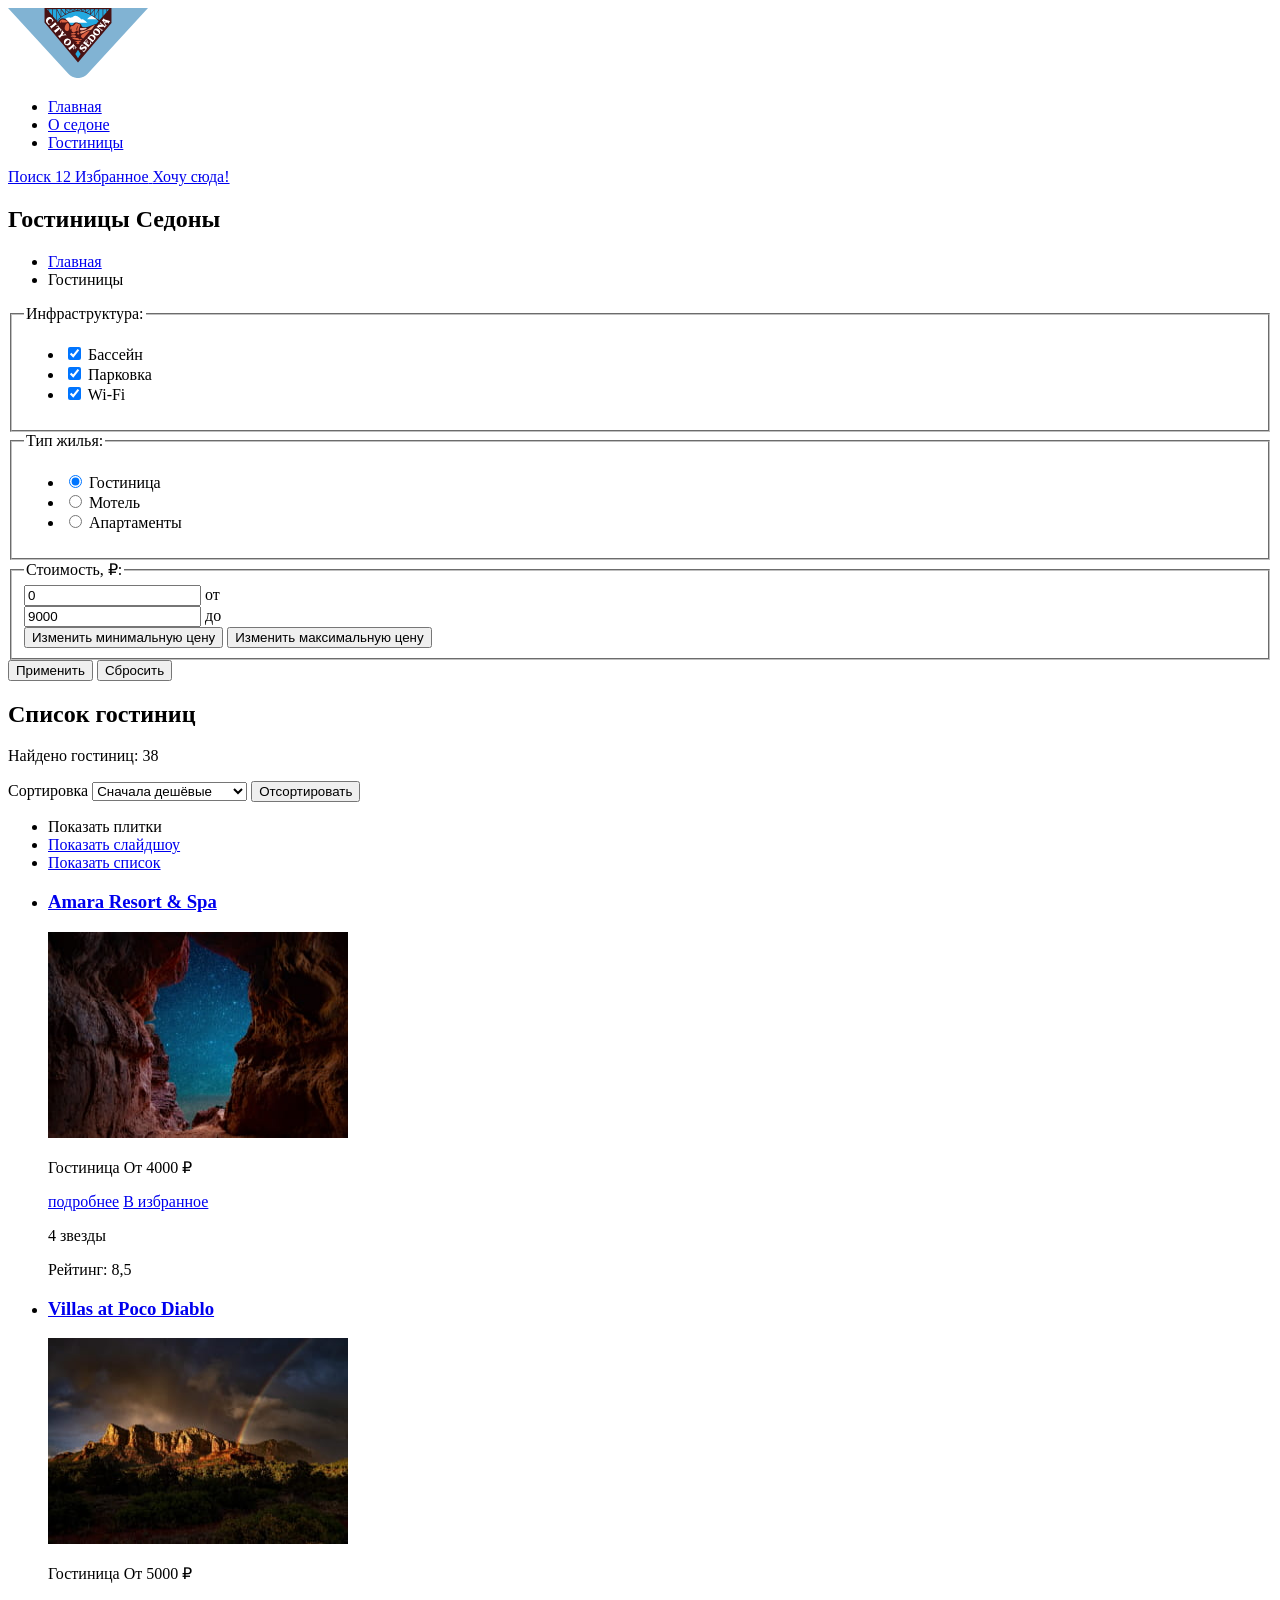
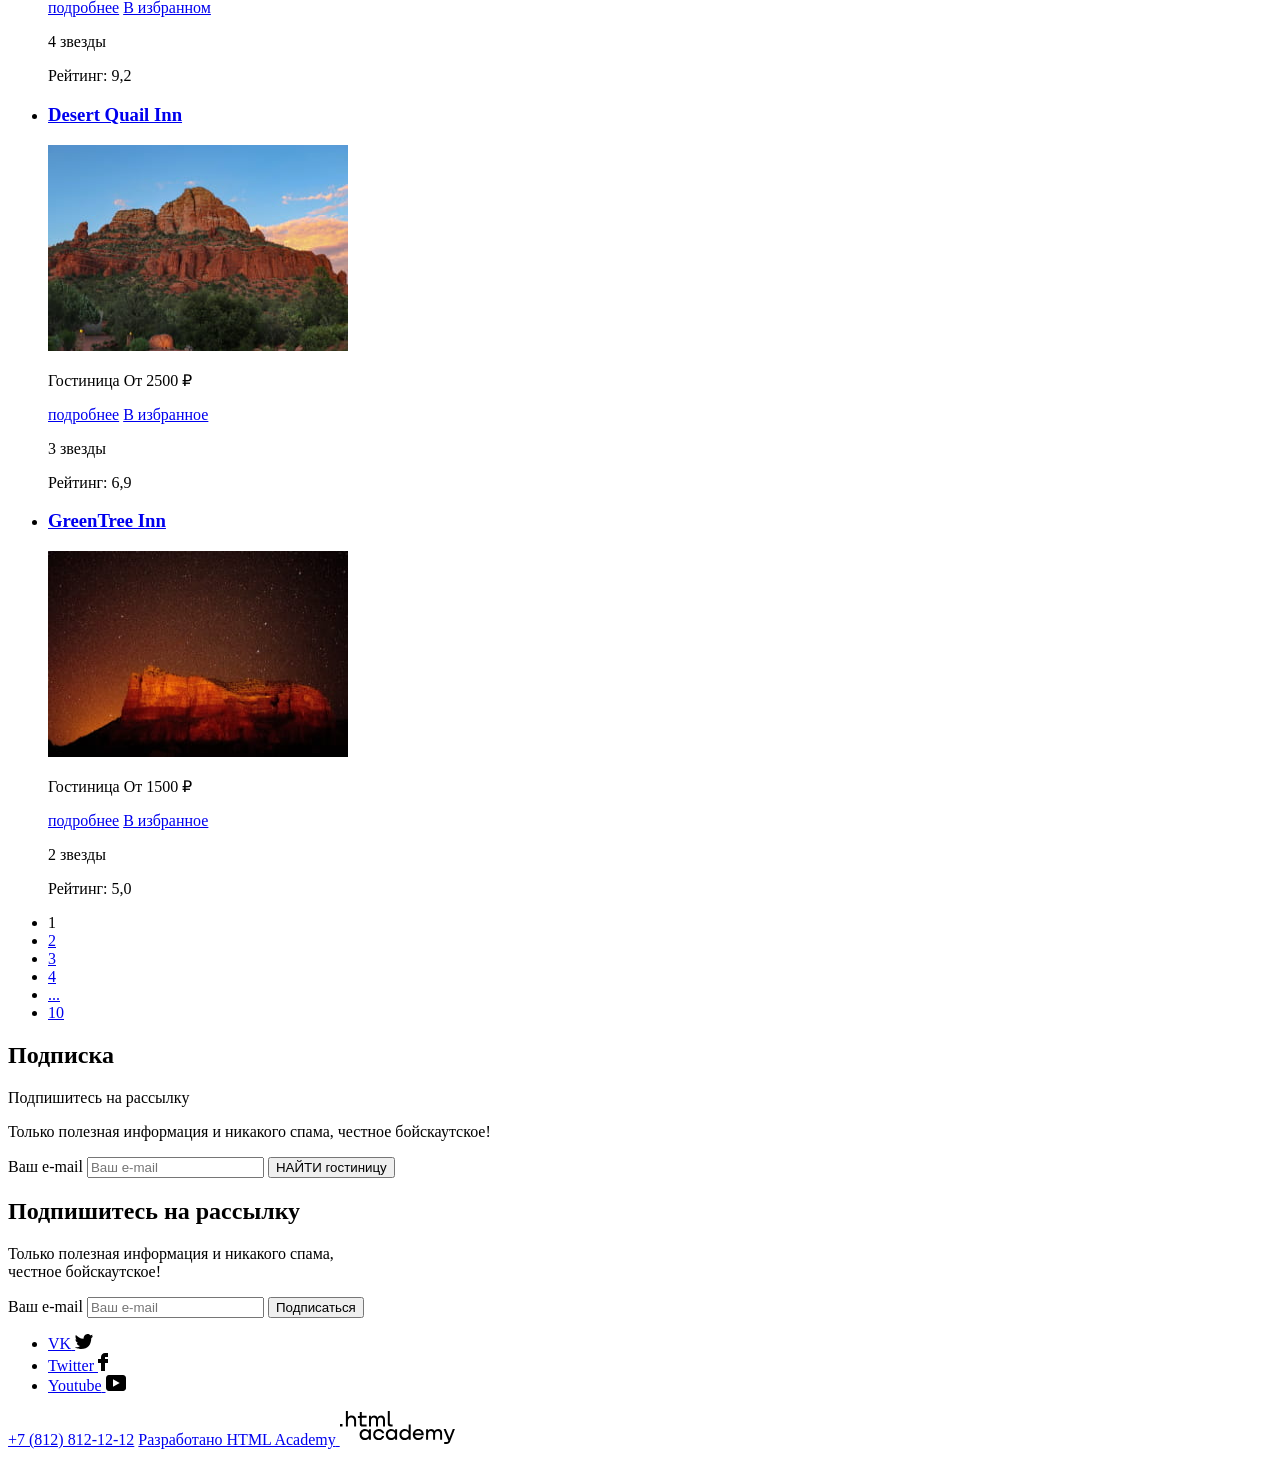
==== catalog.html @ 7c98ccb4 "Правки разметки и подключение стилей" ====
<!DOCTYPE html>
<html class="page" lang="ru">
  <head>
    <meta charset="utf-8">
    <meta name="viewport" content="width=device-width,initial-scale=1">
    <link href="styles/styles.css" rel="stylesheet">
    <title>HTML Academy: Седона</title>
  </head>
  <body class="page__body">
    <header class="page__header header">
      <div class="header__container">
        <div class="header__logo logo">
          <a
            href="/"
            aria-label="Home"
            title="Home"
            tabindex="0"
          >
            <img src="img/content-images/logo.svg" alt="Гостиницы Седона">
          </a>
        </div>

        <nav class="header__navigation">
          <ul class="header__navigation-list">
            <li class="header__navigation-item">
              <a class="header__navigation-link" href="#">
                Главная
              </a>
            </li>
            <li class="header__navigation-item">
              <a class="header__navigation-link" href="#">
                О седоне
              </a>
            </li>
            <li class="header__navigation-item">
              <a class="header__navigation-link" href="#">
                Гостиницы
              </a>
            </li>
          </ul>
        </nav>

        <div class="header__user-panel user-panel">
          <a class="user-panel__search" href="#">
            <span class="visually-hidden">Поиск</span>
          </a>
          <a class="user-panel__favorites" href="#">
            <span class="user-panel__favorites-couter">12</span>
            <span class="visually-hidden">Избранное</span>
          </a>
          <a class="user-panel__button button" href="#">
            Хочу сюда!
          </a>
        </div>
      </div>
    </header>

    <main class="main-inner main-container">
      <section class="catalog">
        <div class="catalog__filter-container">

          <h1 class="catalog__title">Гостиницы Седоны</h1>
          <ul class="breadcrumbs">
            <li class="breadcrumbs__item">
              <a class="breadcrumbs__link breadcrumbs__link--home" href="index.html">
                <span class="visually-hidden">Главная</span>
              </a>
            </li>
            <li class="breadcrumbs__item">
              <a class="breadcrumbs__link">Гостиницы</a>
            </li>
          </ul>
          <form class="catalog__filter" action="https://echo.htmlacademy.ru/" method="get">

              <fieldset class="catalog__filter-fieldset fieldset">
                <legend class="fieldset__title">Инфраструктура:</legend>
                <ul class="fieldset__list">
                 <li class="fieldset__item">
                    <label class="fieldset__label fieldset__label--checkbox">
                      <input class="fieldset__input visually-hidden" type="checkbox" name="pool" checked>
                      <span class="fieldset__control-mark"></span>
                      <span class="fieldset__control-label">Бассейн</span>
                   </label>
                  </li>
                 <li class="fieldset__item">
                    <label class="fieldset__label fieldset__label--checkbox">
                      <input class="fieldset__input visually-hidden" type="checkbox" name="pool" checked>
                      <span class="fieldset__control-mark"></span>
                      <span class="fieldset__control-label">Парковка</span>
                   </label>
                  </li>
                 <li class="fieldset__item">
                    <label class="fieldset__label fieldset__label--checkbox">
                      <input class="fieldset__input visually-hidden" type="checkbox" name="pool" checked>
                      <span class="fieldset__control-mark"></span>
                      <span class="fieldset__control-label">Wi-Fi</span>
                   </label>
                  </li>
                </ul>
              </fieldset>

              <fieldset class="catalog__filter-fieldset fieldset">
                <legend class="fieldset__title">Тип жилья:</legend>
                <ul class="fieldset__list">
                 <li class="fieldset__item">
                    <label class="fieldset__label fieldset__label--radio">
                      <input class="fieldset__input visually-hidden" type="radio" name="house-type" value="Hotel" checked>
                      <span class="fieldset__control-mark"></span>
                      <span class="fieldset__control-label">Гостиница</span>
                   </label>
                  </li>
                 <li class="fieldset__item">
                    <label class="fieldset__label fieldset__label--radio">
                      <input class="fieldset__input visually-hidden" type="radio" name="house-type" value="Motel">
                      <span class="fieldset__control-mark"></span>
                      <span class="fieldset__control-label">Мотель</span>
                   </label>
                  </li>
                 <li class="fieldset__item">
                    <label class="fieldset__label fieldset__label--radio">
                      <input class="fieldset__input visually-hidden" type="radio" name="house-type" value="Apartments">
                      <span class="fieldset__control-mark"></span>
                      <span class="fieldset__control-label">Апартаменты</span>
                   </label>
                  </li>
                </ul>
              </fieldset>

              <fieldset class="catalog__filter-fieldset fieldset">
                <legend class="fieldset__title">Стоимость, ₽:</legend>
                <div class="range">
                  <div class="range__inputs">
                    <div class="range__input">
                      <input class="catalog__filter-input" id="min-price-range" type="number" value="0" name="min-price">
                      <label class="range__inputs-label" for="min-price-range">от</label>
                    </div>
                    <div class="range__input">
                      <input class="catalog__filter-input" id="max-price-range" type="number" value="9000" name="max-price">
                      <label class="range__inputs-label" for="max-price-range">до</label>
                    </div>
                  </div>

                  <div class="range__scale">
                    <div class="range__bar" style="left: 0; right: 50px;">
                      <button class="range__toggle range__toggle--min" type="button">
                        <span class="visually-hidden">Изменить минимальную цену</span>
                      </button>
                      <button class="range__toggle range__toggle--max" type="button">
                        <span class="visually-hidden">Изменить максимальную цену</span>
                      </button>
                    </div>
                  </div>
                </div>
              </fieldset>

              <div class="catalog__filter-buttons">
                <button class="catalog__filter-submit-button button button-secondary" type="submit">Применить</button>
                <button class="catalog__filter-reset-button" type="reset">Сбросить</button>
              </div>
            </form>
        </div>

        <div class="catalog__sorting sorting">
          <div class="sorting__menu">
            <h2 class="visually-hidden">Список гостиниц</h2>
            <p class="sorting__count">Найдено гостиниц: 38</p>

            <div class="sorting__mod">
              <label class="visually-hidden" for="sorting">Сортировка</label>
              <select class="sorting__select" id="sorting" name="sorting">
                <option value="cheap">Сначала дешёвые</option>
                <option value="expensive">Сначала дорогие</option>
                <option value="popular">Сначала популярные</option>
              </select>
              <button class="visually-hidden" type="submit">Отсортировать</button>
            </div>

            <ul class="sorting__view">
              <li class="sorting__view-item sorting__view-item--selected">
                <a class="sorting__view-link sorting__view-item--cards">
                  <span class="visually-hidden">Показать плитки</span>
                </a>
              </li>
              <li class="sorting__view-item">
                <a class="sorting__view-link sorting__view-item--slides" href="#" >
                  <span class="visually-hidden">Показать слайдшоу</span>
                </a>
              </li>
              <li class="sorting__view-item">
                <a class="sorting__view-link sorting__view-item--list" href="#" >
                <span class="visually-hidden">Показать список</span>
                </a>
              </li>
            </ul>
          </div>

          <ul class="sorting__products cards">
            <li class="card">
              <a class="card__link" href="#">
                <h3 class="card__title">Amara Resort & Spa</h3>
              </a>
              <img class="card__img" src="img/content-images/hotel-1.jpg" width="300" height="206" alt="">
              <p class="card__description">
                <span class="card__description-text">Гостиница</span>
                <span class="card__description-price">От 4000 ₽</span>
              </p>
              <a class="card__details button" href="#">подробнее</a>
              <a class="card__favorites button button-secondary" href="#">В избранное</a>
              <p class="card__star-rating card__star-rating--star-four">
                <span class="visually-hidden">4 звезды</span>
              </p>
              <p class="card__rating">Рейтинг: 8,5</p>
            </li>

            <li class="card">
              <a class="card__link" href="#">
                <h3 class="card__title">Villas at Poco Diablo</h3>
              </a>
              <img class="card__img" src="img/content-images/hotel-2.jpg" width="300" height="206" alt="">
              <p class="card__description">
                <span class="card__description-text">Гостиница</span>
                <span class="card__description-price">От 5000 ₽</span>
              </p>
              <a class="card__details button" href="#">подробнее</a>
              <a class="card__favorites button button-secondary card__favorites--selected" href="#">В избранном</a>
              <p class="card__star-rating card__star-rating--star-four">
                <span class="visually-hidden">4 звезды</span>
              </p>
              <p class="card__rating">Рейтинг: 9,2</p>
            </li>

            <li class="card">
              <a class="card__link" href="#">
                <h3 class="card__title">Desert Quail Inn</h3>
              </a>
              <img class="card__img" src="img/content-images/hotel-3.jpg" width="300" height="206" alt="">
              <p class="card__description">
                <span class="card__description-text">Гостиница</span>
                <span class="card__description-price">От 2500 ₽</span>
              </p>
              <a class="card__details button" href="#">подробнее</a>
              <a class="card__favorites button button-secondary" href="#">В избранное</a>
              <p class="card__star-rating card__star-rating--star-three">
                <span class="visually-hidden">3 звезды</span>
              </p>
              <p class="card__rating">Рейтинг: 6,9</p>
            </li>

            <li class="card">
              <a class="card__link" href="#">
                <h3 class="card__title">GreenTree Inn</h3>
              </a>
              <img class="card__img" src="img/content-images/hotel-4.jpg" width="300" height="206" alt="">
              <p class="card__description">
                <span class="card__description-text">Гостиница</span>
                <span class="card__description-price">От 1500 ₽</span>
              </p>
              <a class="card__details button" href="#">подробнее</a>
              <a class="card__favorites button button-secondary" href="#">В избранное</a>
              <p class="card__star-rating card__star-rating--star-two">
                <span class="visually-hidden">2 звезды</span>
              </p>
              <p class="card__rating">Рейтинг: 5,0</p>
            </li>
        </ul>

          <div class="sorting__pagination">
            <ul class="pagination__list">
              <li class="pagination__item pagination__item--selected">
                <a class="pagination__link">1</a>
              </li>
              <li class="pagination__item">
                <a class="pagination__link" href="#">2</a>
              </li>
              <li class="pagination__item">
                <a class="pagination__link" href="#">3</a>
              </li>
              <li class="pagination__item">
                <a class="pagination__link" href="#">4</a>
              </li>
              <li class="pagination__item">
                <a class="pagination__link" href="#">...</a>
              </li>
              <li class="pagination__item">
                <a class="pagination__link" href="#">10</a>
              </li>
            </ul>
          </div>
        </div>
      </section>

      <section class="subscribe">
        <h2 class="visually-hidden">Подписка</h2>
        <div class="subscribe__container">
          <p class="subscribe__heading">Подпишитесь на рассылку</p>
          <p class="subscribe__text">Только полезная информация и никакого спама, честное бойскаутское!</p>
          <form class="subscribe__form" action="https://echo.htmlacademy.ru/" method="post">
            <label class="subscribe__label">
              <span class="visually-hidden">Ваш e-mail</span>
              <input class="subscribe__input" type="email" name="appointment-mail" placeholder="Ваш e-mail" required>
            </label>
            <button class="subscribe__button button" type="submit">НАЙТИ гостиницу</button>
          </form>
        </div>
      </section>

      <section class="catalog-appointment">
        <h2 class="appointment-title">Подпишитесь на рассылку</h2>
        <p class="appointment-text">Только полезная информация и никакого спама,<br> честное бойскаутское!</p>
        <form class="subscribe-form" action="https://echo.htmlacademy.ru/" method="post">
          <label class="appointment-form">
            <span class="visually-hidden">Ваш e-mail</span>
            <input class="appointment-input field" type="email" name="appointment-mail" placeholder="Ваш e-mail" required>
          </label>
          <button class="appointment-button button-secondary" type="submit">Подписаться</button>
        </form>
      </section>
  </main>

    <footer class="page__footer footer">
      <div class="footer__container">
        <ul class="footer__social social">
          <li class="social__item">
            <a class="social__link" href="https://twitter.com/htmlacademy_ru">
              <span class="visually-hidden">VK</span>
              <svg xmlns="http://www.w3.org/2000/svg" width="18" height="15" viewbox="0 0 18 15" aria-hidden="true">
                <path d="M11.6.2c1.8-.5 3.2.3 3.8 1.2.7-.2 1.4-.5 2.1-.7 0 .9-.6 1.5-.9 1.8.7.1 1.4-.6 1.4-.6-.2 1-1.1 1.8-1.7 2C16.1 10.7 13 15.1 5.7 15h-.5c-.4 0-4.4-.5-5.2-1.9 2.4.2 4.1-.4 5-1.2-1-.3-2.9-.4-3.2-2.9.4.1.6.2 1.3.1C1.8 8.3.4 7.5.5 5.3c.3.3 1.1.5 1.4.5C1.1 5.6-.2 2.5.9.9c1.9 1.9 4 3.6 7.6 3.8C8.7 2.3 9.7.8 11.6.2Z"/>
              </svg>
            </a>
          </li>
          <li class="social__item">
            <a class="social__link" href="https://www.facebook.com/htmlacademy">
              <span class="visually-hidden">Twitter</span>
              <svg xmlns="http://www.w3.org/2000/svg" width="10" height="18" viewbox="0 0 10 18" aria-hidden="true">
                <path d="M7 0C4.8 0 3 1.8 3 4v2H0v4h3v8h4v-8h3V6H7V4h3V0H7Z"/>
              </svg>
            </a>
          </li>
          <li class="social__item">
            <a class="social__link" href="https://www.youtube.com/c/HTMLAcademyRUS">
              <span class="visually-hidden">Youtube</span>
              <svg xmlns="http://www.w3.org/2000/svg" width="20" height="16" viewbox="0 0 20 16" aria-hidden="true">
                <path d="M17 0H2.9C1.2 0 0 1.5 0 3.2v9.5C0 14.5 1.2 16 2.9 16h14.3c1.5 0 2.9-1.5 2.9-3.2V3.2C19.9 1.5 18.7 0 17 0ZM7 11.8V4.2L13.7 8 7 11.8Z"/>
              </svg>
            </a>
          </li>
       </ul>
        <a class="footer__phone" href="tel:78128121212">+7 (812) 812-12-12</a>
        <a class="footer__partner-logo" href="https://htmlacademy.ru/">
          <span class="visually-hidden">Разработано HTML Academy</span>
          <svg xmlns="http://www.w3.org/2000/svg" width="115" height="34" viewbox="0 0 115 34" aria-hidden="true">
            <path d="M0 12.9v2.6h2.5v-2.6H0ZM11.6 4.5c-1.6 0-2.8.7-3.6 1.7h-.1V0h-2v15.5h2v-5.3c0-2.1 1.3-3.6 3.3-3.6 1.8 0 2.9 1.4 2.9 3.2v5.7h2V9.4c.1-3-1.8-4.9-4.5-4.9ZM26.6 4.8h-4.8V1.1h-2v3.8h-1.9v2h1.9v6c0 1.7 1 2.7 2.7 2.7h4.1v-2h-3.7c-.7 0-1.1-.4-1.1-1.1V6.8h4.8v-2ZM41.1 4.6c-1.6 0-2.9.8-3.5 2.1h-.1c-.6-1.2-1.8-2.1-3.4-2.1-1.4 0-2.5.8-3.1 1.8h-.1V4.8H29v10.6h2V10c0-2 1-3.5 2.6-3.5 1.5 0 2.4 1 2.4 2.6v6.3h2V9.8c0-2.4 1.4-3.3 2.6-3.3 1.5 0 2.4 1 2.4 2.6v6.3h2V8.9c.1-2.5-1.4-4.3-3.9-4.3ZM47.8 12.7c0 1.7 1 2.7 2.8 2.7h2v-2h-1.7c-.7 0-1.1-.4-1.1-1.1V0h-2v12.7ZM28.9 19.7c-.9-1.1-2.2-1.8-3.9-1.8-3.1 0-5.4 2.3-5.4 5.6s2.3 5.6 5.4 5.6c1.8 0 3-.8 3.8-1.9h.1v1.6h2V18.2h-2v1.5Zm-3.6 7.4c-2.2 0-3.6-1.6-3.6-3.6s1.4-3.6 3.6-3.6 3.6 1.6 3.6 3.6c0 1.9-1.4 3.6-3.6 3.6ZM44.2 22c-.5-2.4-2.6-4.1-5.4-4.1a5.4 5.4 0 0 0-5.6 5.6c0 3.1 2.2 5.6 5.6 5.6 2.8 0 4.9-1.8 5.4-4.2h-2.1a3.4 3.4 0 0 1-3.3 2.3c-2.2 0-3.6-1.6-3.6-3.6s1.4-3.6 3.6-3.6c1.6 0 2.8 1 3.3 2.2h2.1V22ZM55.1 19.7c-.9-1.1-2.2-1.8-3.9-1.8-3.1 0-5.4 2.3-5.4 5.6s2.3 5.6 5.4 5.6c1.8 0 3-.8 3.8-1.9h.1v1.6h2V18.2h-2v1.5Zm-3.6 7.4c-2.2 0-3.6-1.6-3.6-3.6s1.4-3.6 3.6-3.6 3.6 1.6 3.6 3.6c0 1.9-1.5 3.6-3.6 3.6ZM68.7 19.8c-.9-1.1-2.2-1.9-3.9-1.9-3.1 0-5.4 2.3-5.4 5.6s2.2 5.6 5.4 5.6c1.7 0 3-.8 3.8-1.8h.1v1.5h2V13.4h-2v6.4Zm-3.6 7.3c-2.2 0-3.6-1.6-3.6-3.6s1.4-3.6 3.6-3.6 3.6 1.6 3.6 3.6c-.1 2-1.5 3.6-3.6 3.6ZM78.3 17.9c-3.3 0-5.5 2.5-5.5 5.6 0 3 2.1 5.6 5.5 5.6 2.5 0 4.5-1.3 5.2-3.6h-2.1c-.5 1-1.6 1.6-3 1.6-1.9 0-3.3-1.3-3.4-2.9h8.8c.2-3.6-2-6.3-5.5-6.3Zm0 1.9c1.7 0 3 1 3.3 2.6h-6.5c.3-1.5 1.5-2.6 3.2-2.6ZM98.2 17.9c-1.6 0-2.9.8-3.6 2h-.1c-.6-1.2-1.8-2-3.4-2-1.4 0-2.5.7-3.1 1.8v-1.5h-1.9v10.6h2v-5.4c0-2 1-3.4 2.6-3.5 1.5 0 2.4 1 2.4 2.6v6.3h2v-5.6c0-2.4 1.4-3.3 2.6-3.3 1.5 0 2.4 1 2.4 2.6v6.3h2v-6.5c.1-2.6-1.4-4.4-3.9-4.4ZM109.4 27l-3.6-8.9h-2.2l4.8 11.6c-.3.9-.7 1.2-1.7 1.2h-2.5v2h2.5c1.8 0 2.8-.8 3.5-2.6l4.7-12.2h-2.1l-3.4 8.9Z"/>
          </svg>
        </a>
      </div>
    </footer>
  </body>
</html>
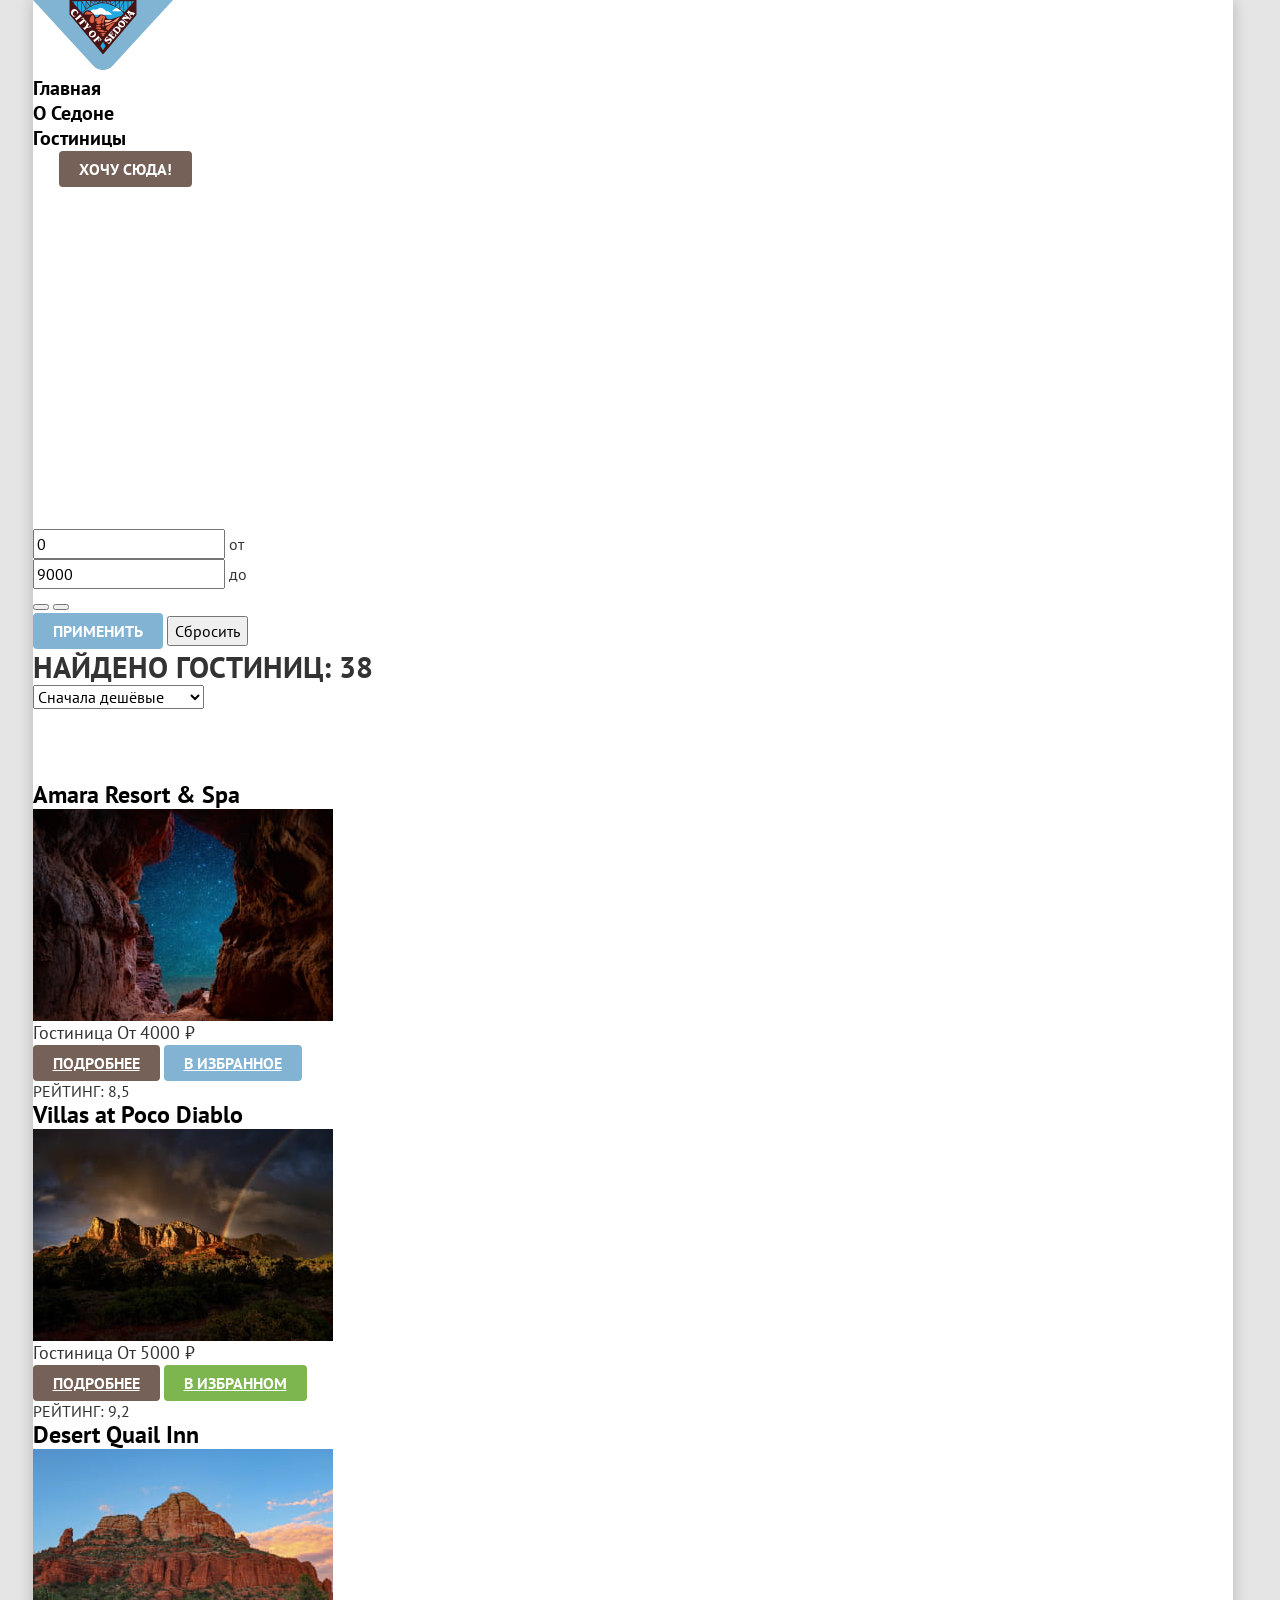
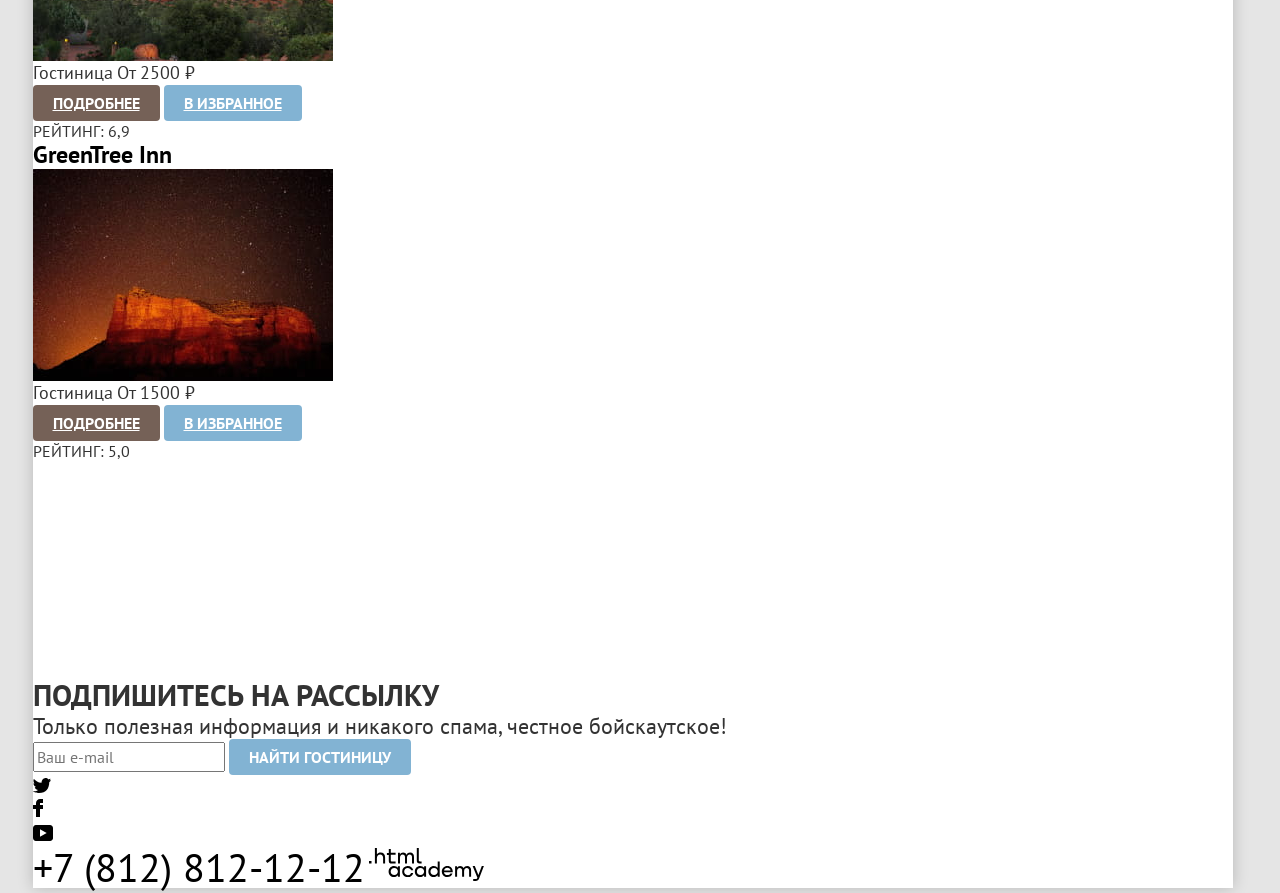
==== commit f35eb8bc: "Добавлены шрифты и базовые текстовые стили. Мелкие правки текста и разметки." ====
--- a/catalog.html
+++ b/catalog.html
@@ -7,352 +7,342 @@
     <title>HTML Academy: Седона</title>
   </head>
   <body class="page__body">
-    <header class="page__header header">
-      <div class="header__container">
-        <div class="header__logo logo">
+    <div class="page__wrapper">
+      <header class="page__header header">
+        <div class="header__container">
           <a
+            class="header__logo logo"
             href="/"
             aria-label="Home"
             title="Home"
             tabindex="0"
           >
-            <img src="img/content-images/logo.svg" alt="Гостиницы Седона">
+            <img src="img/content-images/logo.svg" width="140" height="70" alt="Гостиницы Седона">
+          </a>
+
+          <nav class="header__navigation">
+            <ul class="header__navigation-list">
+              <li class="header__navigation-item">
+                <a class="header__navigation-link" href="#">
+                  Главная
+                </a>
+              </li>
+              <li class="header__navigation-item">
+                <a class="header__navigation-link" href="#">
+                  О Седоне
+                </a>
+              </li>
+              <li class="header__navigation-item">
+                <a class="header__navigation-link" href="#">
+                  Гостиницы
+                </a>
+              </li>
+            </ul>
+          </nav>
+
+          <div class="header__user-panel user-panel">
+            <a class="user-panel__search" href="#">
+              <span class="visually-hidden">Поиск</span>
+            </a>
+            <a class="user-panel__favorites" href="#">
+              <span class="user-panel__favorites-counter">12</span>
+              <span class="visually-hidden">Избранное</span>
+            </a>
+            <a class="user-panel__button button" href="#">
+              Хочу сюда!
+            </a>
+          </div>
+        </div>
+      </header>
+
+      <main class="main-inner main-container">
+        <section class="catalog">
+          <div class="catalog__filter-container">
+
+            <h1 class="catalog__title">Гостиницы Седоны</h1>
+            <ul class="breadcrumbs">
+              <li class="breadcrumbs__item">
+                <a class="breadcrumbs__link breadcrumbs__link--home" href="index.html">
+                  <span class="visually-hidden">Главная</span>
+                </a>
+              </li>
+              <li class="breadcrumbs__item">
+                <a class="breadcrumbs__link">Гостиницы</a>
+              </li>
+            </ul>
+            <form class="catalog__filter" action="https://echo.htmlacademy.ru/" method="get">
+
+                <fieldset class="catalog__filter-fieldset fieldset">
+                  <legend class="fieldset__title">Инфраструктура:</legend>
+                  <ul class="fieldset__list">
+                   <li class="fieldset__item">
+                      <label class="fieldset__label fieldset__label--checkbox">
+                        <input class="fieldset__input visually-hidden" type="checkbox" name="pool" checked>
+                        <span class="fieldset__control-mark"></span>
+                        <span class="fieldset__control-label">Бассейн</span>
+                     </label>
+                    </li>
+                   <li class="fieldset__item">
+                      <label class="fieldset__label fieldset__label--checkbox">
+                        <input class="fieldset__input visually-hidden" type="checkbox" name="pool" checked>
+                        <span class="fieldset__control-mark"></span>
+                        <span class="fieldset__control-label">Парковка</span>
+                     </label>
+                    </li>
+                   <li class="fieldset__item">
+                      <label class="fieldset__label fieldset__label--checkbox">
+                        <input class="fieldset__input visually-hidden" type="checkbox" name="pool" checked>
+                        <span class="fieldset__control-mark"></span>
+                        <span class="fieldset__control-label">Wi-Fi</span>
+                     </label>
+                    </li>
+                  </ul>
+                </fieldset>
+
+                <fieldset class="catalog__filter-fieldset fieldset">
+                  <legend class="fieldset__title">Тип жилья:</legend>
+                  <ul class="fieldset__list">
+                   <li class="fieldset__item">
+                      <label class="fieldset__label fieldset__label--radio">
+                        <input class="fieldset__input visually-hidden" type="radio" name="house-type" value="Hotel" checked>
+                        <span class="fieldset__control-mark"></span>
+                        <span class="fieldset__control-label">Гостиница</span>
+                     </label>
+                    </li>
+                   <li class="fieldset__item">
+                      <label class="fieldset__label fieldset__label--radio">
+                        <input class="fieldset__input visually-hidden" type="radio" name="house-type" value="Motel">
+                        <span class="fieldset__control-mark"></span>
+                        <span class="fieldset__control-label">Мотель</span>
+                     </label>
+                    </li>
+                   <li class="fieldset__item">
+                      <label class="fieldset__label fieldset__label--radio">
+                        <input class="fieldset__input visually-hidden" type="radio" name="house-type" value="Apartments">
+                        <span class="fieldset__control-mark"></span>
+                        <span class="fieldset__control-label">Апартаменты</span>
+                     </label>
+                    </li>
+                  </ul>
+                </fieldset>
+
+                <fieldset class="catalog__filter-fieldset fieldset">
+                  <legend class="fieldset__title">Стоимость, ₽:</legend>
+                  <div class="range">
+                    <div class="range__inputs">
+                      <div class="range__input">
+                        <input class="range__filter-input" id="min-price-range" type="number" value="0" name="min-price">
+                        <label class="range__inputs-label" for="min-price-range">от</label>
+                      </div>
+                      <div class="range__input">
+                        <input class="range__filter-input" id="max-price-range" type="number" value="9000" name="max-price">
+                        <label class="range__inputs-label" for="max-price-range">до</label>
+                      </div>
+                    </div>
+
+                    <div class="range__scale">
+                      <div class="range__bar" style="left: 0; right: 50px;">
+                        <button class="range__toggle range__toggle--min" type="button">
+                          <span class="visually-hidden">Изменить минимальную цену</span>
+                        </button>
+                        <button class="range__toggle range__toggle--max" type="button">
+                          <span class="visually-hidden">Изменить максимальную цену</span>
+                        </button>
+                      </div>
+                    </div>
+                  </div>
+                </fieldset>
+
+                <div class="catalog__filter-buttons">
+                  <button class="catalog__filter-submit-button button button-secondary" type="submit">Применить</button>
+                  <button class="catalog__filter-reset-button" type="reset">Сбросить</button>
+                </div>
+              </form>
+          </div>
+
+          <div class="catalog__sorting sorting">
+            <div class="sorting__menu">
+              <h2 class="visually-hidden">Список гостиниц</h2>
+              <p class="sorting__bar">Найдено гостиниц: <span class="sorting__count">38</span></p>
+
+              <div class="sorting__mod">
+                <label class="visually-hidden" for="sorting">Сортировка</label>
+                <select class="sorting__select" id="sorting" name="sorting">
+                  <option value="cheap">Сначала дешёвые</option>
+                  <option value="expensive">Сначала дорогие</option>
+                  <option value="popular">Сначала популярные</option>
+                </select>
+                <button class="visually-hidden" type="submit">Отсортировать</button>
+              </div>
+
+              <ul class="sorting__view">
+                <li class="sorting__view-item sorting__view-item--selected">
+                  <a class="sorting__view-link sorting__view-item--cards">
+                    <span class="visually-hidden">Показать плитки</span>
+                  </a>
+                </li>
+                <li class="sorting__view-item">
+                  <a class="sorting__view-link sorting__view-item--slides" href="#" >
+                    <span class="visually-hidden">Показать слайдшоу</span>
+                  </a>
+                </li>
+                <li class="sorting__view-item">
+                  <a class="sorting__view-link sorting__view-item--list" href="#" >
+                  <span class="visually-hidden">Показать список</span>
+                  </a>
+                </li>
+              </ul>
+            </div>
+
+            <ul class="sorting__products cards">
+              <li class="card">
+                <a class="card__link" href="#">
+                  <h3 class="card__title">Amara Resort & Spa</h3>
+                </a>
+                <img class="card__img" src="img/content-images/hotel-1.jpg" width="300" height="212" alt="">
+                <p class="card__description">
+                  <span class="card__description-text">Гостиница</span>
+                  <span class="card__description-price">От 4000 ₽</span>
+                </p>
+                <a class="card__details button" href="#">подробнее</a>
+                <a class="card__favorites button button-secondary" href="#">В избранное</a>
+                <p class="card__star-rating card__star-rating--star-four">
+                  <span class="visually-hidden">4 звезды</span>
+                </p>
+                <p class="card__rating">Рейтинг: 8,5</p>
+              </li>
+
+              <li class="card">
+                <a class="card__link" href="#">
+                  <h3 class="card__title">Villas at Poco Diablo</h3>
+                </a>
+                <img class="card__img" src="img/content-images/hotel-2.jpg" width="300" height="212" alt="">
+                <p class="card__description">
+                  <span class="card__description-text">Гостиница</span>
+                  <span class="card__description-price">От 5000 ₽</span>
+                </p>
+                <a class="card__details button" href="#">подробнее</a>
+                <a class="card__favorites button button-selected" href="#">В избранном</a>
+                <p class="card__star-rating card__star-rating--star-four">
+                  <span class="visually-hidden">4 звезды</span>
+                </p>
+                <p class="card__rating">Рейтинг: 9,2</p>
+              </li>
+
+              <li class="card">
+                <a class="card__link" href="#">
+                  <h3 class="card__title">Desert Quail Inn</h3>
+                </a>
+                <img class="card__img" src="img/content-images/hotel-3.jpg" width="300" height="212" alt="">
+                <p class="card__description">
+                  <span class="card__description-text">Гостиница</span>
+                  <span class="card__description-price">От 2500 ₽</span>
+                </p>
+                <a class="card__details button" href="#">подробнее</a>
+                <a class="card__favorites button button-secondary" href="#">В избранное</a>
+                <p class="card__star-rating card__star-rating--star-three">
+                  <span class="visually-hidden">3 звезды</span>
+                </p>
+                <p class="card__rating">Рейтинг: 6,9</p>
+              </li>
+
+              <li class="card">
+                <a class="card__link" href="#">
+                  <h3 class="card__title">GreenTree Inn</h3>
+                </a>
+                <img class="card__img" src="img/content-images/hotel-4.jpg" width="300" height="212" alt="">
+                <p class="card__description">
+                  <span class="card__description-text">Гостиница</span>
+                  <span class="card__description-price">От 1500 ₽</span>
+                </p>
+                <a class="card__details button" href="#">подробнее</a>
+                <a class="card__favorites button button-secondary" href="#">В избранное</a>
+                <p class="card__star-rating card__star-rating--star-two">
+                  <span class="visually-hidden">2 звезды</span>
+                </p>
+                <p class="card__rating">Рейтинг: 5,0</p>
+              </li>
+          </ul>
+
+            <div class="sorting__pagination">
+              <ul class="pagination__list">
+                <li class="pagination__item pagination__item--selected">
+                  <a class="pagination__link">1</a>
+                </li>
+                <li class="pagination__item">
+                  <a class="pagination__link" href="#">2</a>
+                </li>
+                <li class="pagination__item">
+                  <a class="pagination__link" href="#">3</a>
+                </li>
+                <li class="pagination__item">
+                  <a class="pagination__link" href="#">4</a>
+                </li>
+                <li class="pagination__item">
+                  <a class="pagination__link" href="#">...</a>
+                </li>
+                <li class="pagination__item">
+                  <a class="pagination__link" href="#">10</a>
+                </li>
+              </ul>
+            </div>
+          </div>
+        </section>
+
+        <section class="subscribe subscribe--catalog">
+          <h2 class="visually-hidden">Подписка</h2>
+          <div class="subscribe__container">
+            <p class="subscribe__heading">Подпишитесь на рассылку</p>
+            <p class="subscribe__text">Только полезная информация и никакого спама, честное бойскаутское!</p>
+            <form class="subscribe__form" action="https://echo.htmlacademy.ru/" method="post">
+              <label class="subscribe__label">
+                <span class="visually-hidden">Ваш e-mail</span>
+                <input class="subscribe__input" type="email" name="appointment-mail" placeholder="Ваш e-mail" required>
+              </label>
+              <button class="subscribe__button button button-secondary" type="submit">НАЙТИ гостиницу</button>
+            </form>
+          </div>
+        </section>
+
+    </main>
+
+      <footer class="page__footer footer">
+        <div class="footer__container">
+          <ul class="footer__social social">
+            <li class="social__item">
+              <a class="social__link" href="https://twitter.com/htmlacademy_ru">
+                <span class="visually-hidden">VK</span>
+                <svg xmlns="http://www.w3.org/2000/svg" width="18" height="15" viewbox="0 0 18 15" aria-hidden="true">
+                  <path d="M11.6.2c1.8-.5 3.2.3 3.8 1.2.7-.2 1.4-.5 2.1-.7 0 .9-.6 1.5-.9 1.8.7.1 1.4-.6 1.4-.6-.2 1-1.1 1.8-1.7 2C16.1 10.7 13 15.1 5.7 15h-.5c-.4 0-4.4-.5-5.2-1.9 2.4.2 4.1-.4 5-1.2-1-.3-2.9-.4-3.2-2.9.4.1.6.2 1.3.1C1.8 8.3.4 7.5.5 5.3c.3.3 1.1.5 1.4.5C1.1 5.6-.2 2.5.9.9c1.9 1.9 4 3.6 7.6 3.8C8.7 2.3 9.7.8 11.6.2Z"/>
+                </svg>
+              </a>
+            </li>
+            <li class="social__item">
+              <a class="social__link" href="https://www.facebook.com/htmlacademy">
+                <span class="visually-hidden">Twitter</span>
+                <svg xmlns="http://www.w3.org/2000/svg" width="10" height="18" viewbox="0 0 10 18" aria-hidden="true">
+                  <path d="M7 0C4.8 0 3 1.8 3 4v2H0v4h3v8h4v-8h3V6H7V4h3V0H7Z"/>
+                </svg>
+              </a>
+            </li>
+            <li class="social__item">
+              <a class="social__link" href="https://www.youtube.com/c/HTMLAcademyRUS">
+                <span class="visually-hidden">Youtube</span>
+                <svg xmlns="http://www.w3.org/2000/svg" width="20" height="16" viewbox="0 0 20 16" aria-hidden="true">
+                  <path d="M17 0H2.9C1.2 0 0 1.5 0 3.2v9.5C0 14.5 1.2 16 2.9 16h14.3c1.5 0 2.9-1.5 2.9-3.2V3.2C19.9 1.5 18.7 0 17 0ZM7 11.8V4.2L13.7 8 7 11.8Z"/>
+                </svg>
+              </a>
+            </li>
+         </ul>
+          <a class="footer__phone" href="tel:78128121212">+7 (812) 812-12-12</a>
+          <a class="footer__partner-logo" href="https://htmlacademy.ru/">
+            <span class="visually-hidden">Разработано HTML Academy</span>
+            <svg xmlns="http://www.w3.org/2000/svg" width="115" height="34" viewbox="0 0 115 34" aria-hidden="true">
+              <path d="M0 12.9v2.6h2.5v-2.6H0ZM11.6 4.5c-1.6 0-2.8.7-3.6 1.7h-.1V0h-2v15.5h2v-5.3c0-2.1 1.3-3.6 3.3-3.6 1.8 0 2.9 1.4 2.9 3.2v5.7h2V9.4c.1-3-1.8-4.9-4.5-4.9ZM26.6 4.8h-4.8V1.1h-2v3.8h-1.9v2h1.9v6c0 1.7 1 2.7 2.7 2.7h4.1v-2h-3.7c-.7 0-1.1-.4-1.1-1.1V6.8h4.8v-2ZM41.1 4.6c-1.6 0-2.9.8-3.5 2.1h-.1c-.6-1.2-1.8-2.1-3.4-2.1-1.4 0-2.5.8-3.1 1.8h-.1V4.8H29v10.6h2V10c0-2 1-3.5 2.6-3.5 1.5 0 2.4 1 2.4 2.6v6.3h2V9.8c0-2.4 1.4-3.3 2.6-3.3 1.5 0 2.4 1 2.4 2.6v6.3h2V8.9c.1-2.5-1.4-4.3-3.9-4.3ZM47.8 12.7c0 1.7 1 2.7 2.8 2.7h2v-2h-1.7c-.7 0-1.1-.4-1.1-1.1V0h-2v12.7ZM28.9 19.7c-.9-1.1-2.2-1.8-3.9-1.8-3.1 0-5.4 2.3-5.4 5.6s2.3 5.6 5.4 5.6c1.8 0 3-.8 3.8-1.9h.1v1.6h2V18.2h-2v1.5Zm-3.6 7.4c-2.2 0-3.6-1.6-3.6-3.6s1.4-3.6 3.6-3.6 3.6 1.6 3.6 3.6c0 1.9-1.4 3.6-3.6 3.6ZM44.2 22c-.5-2.4-2.6-4.1-5.4-4.1a5.4 5.4 0 0 0-5.6 5.6c0 3.1 2.2 5.6 5.6 5.6 2.8 0 4.9-1.8 5.4-4.2h-2.1a3.4 3.4 0 0 1-3.3 2.3c-2.2 0-3.6-1.6-3.6-3.6s1.4-3.6 3.6-3.6c1.6 0 2.8 1 3.3 2.2h2.1V22ZM55.1 19.7c-.9-1.1-2.2-1.8-3.9-1.8-3.1 0-5.4 2.3-5.4 5.6s2.3 5.6 5.4 5.6c1.8 0 3-.8 3.8-1.9h.1v1.6h2V18.2h-2v1.5Zm-3.6 7.4c-2.2 0-3.6-1.6-3.6-3.6s1.4-3.6 3.6-3.6 3.6 1.6 3.6 3.6c0 1.9-1.5 3.6-3.6 3.6ZM68.7 19.8c-.9-1.1-2.2-1.9-3.9-1.9-3.1 0-5.4 2.3-5.4 5.6s2.2 5.6 5.4 5.6c1.7 0 3-.8 3.8-1.8h.1v1.5h2V13.4h-2v6.4Zm-3.6 7.3c-2.2 0-3.6-1.6-3.6-3.6s1.4-3.6 3.6-3.6 3.6 1.6 3.6 3.6c-.1 2-1.5 3.6-3.6 3.6ZM78.3 17.9c-3.3 0-5.5 2.5-5.5 5.6 0 3 2.1 5.6 5.5 5.6 2.5 0 4.5-1.3 5.2-3.6h-2.1c-.5 1-1.6 1.6-3 1.6-1.9 0-3.3-1.3-3.4-2.9h8.8c.2-3.6-2-6.3-5.5-6.3Zm0 1.9c1.7 0 3 1 3.3 2.6h-6.5c.3-1.5 1.5-2.6 3.2-2.6ZM98.2 17.9c-1.6 0-2.9.8-3.6 2h-.1c-.6-1.2-1.8-2-3.4-2-1.4 0-2.5.7-3.1 1.8v-1.5h-1.9v10.6h2v-5.4c0-2 1-3.4 2.6-3.5 1.5 0 2.4 1 2.4 2.6v6.3h2v-5.6c0-2.4 1.4-3.3 2.6-3.3 1.5 0 2.4 1 2.4 2.6v6.3h2v-6.5c.1-2.6-1.4-4.4-3.9-4.4ZM109.4 27l-3.6-8.9h-2.2l4.8 11.6c-.3.9-.7 1.2-1.7 1.2h-2.5v2h2.5c1.8 0 2.8-.8 3.5-2.6l4.7-12.2h-2.1l-3.4 8.9Z"/>
+            </svg>
           </a>
         </div>
-
-        <nav class="header__navigation">
-          <ul class="header__navigation-list">
-            <li class="header__navigation-item">
-              <a class="header__navigation-link" href="#">
-                Главная
-              </a>
-            </li>
-            <li class="header__navigation-item">
-              <a class="header__navigation-link" href="#">
-                О седоне
-              </a>
-            </li>
-            <li class="header__navigation-item">
-              <a class="header__navigation-link" href="#">
-                Гостиницы
-              </a>
-            </li>
-          </ul>
-        </nav>
-
-        <div class="header__user-panel user-panel">
-          <a class="user-panel__search" href="#">
-            <span class="visually-hidden">Поиск</span>
-          </a>
-          <a class="user-panel__favorites" href="#">
-            <span class="user-panel__favorites-couter">12</span>
-            <span class="visually-hidden">Избранное</span>
-          </a>
-          <a class="user-panel__button button" href="#">
-            Хочу сюда!
-          </a>
-        </div>
-      </div>
-    </header>
-
-    <main class="main-inner main-container">
-      <section class="catalog">
-        <div class="catalog__filter-container">
-
-          <h1 class="catalog__title">Гостиницы Седоны</h1>
-          <ul class="breadcrumbs">
-            <li class="breadcrumbs__item">
-              <a class="breadcrumbs__link breadcrumbs__link--home" href="index.html">
-                <span class="visually-hidden">Главная</span>
-              </a>
-            </li>
-            <li class="breadcrumbs__item">
-              <a class="breadcrumbs__link">Гостиницы</a>
-            </li>
-          </ul>
-          <form class="catalog__filter" action="https://echo.htmlacademy.ru/" method="get">
-
-              <fieldset class="catalog__filter-fieldset fieldset">
-                <legend class="fieldset__title">Инфраструктура:</legend>
-                <ul class="fieldset__list">
-                 <li class="fieldset__item">
-                    <label class="fieldset__label fieldset__label--checkbox">
-                      <input class="fieldset__input visually-hidden" type="checkbox" name="pool" checked>
-                      <span class="fieldset__control-mark"></span>
-                      <span class="fieldset__control-label">Бассейн</span>
-                   </label>
-                  </li>
-                 <li class="fieldset__item">
-                    <label class="fieldset__label fieldset__label--checkbox">
-                      <input class="fieldset__input visually-hidden" type="checkbox" name="pool" checked>
-                      <span class="fieldset__control-mark"></span>
-                      <span class="fieldset__control-label">Парковка</span>
-                   </label>
-                  </li>
-                 <li class="fieldset__item">
-                    <label class="fieldset__label fieldset__label--checkbox">
-                      <input class="fieldset__input visually-hidden" type="checkbox" name="pool" checked>
-                      <span class="fieldset__control-mark"></span>
-                      <span class="fieldset__control-label">Wi-Fi</span>
-                   </label>
-                  </li>
-                </ul>
-              </fieldset>
-
-              <fieldset class="catalog__filter-fieldset fieldset">
-                <legend class="fieldset__title">Тип жилья:</legend>
-                <ul class="fieldset__list">
-                 <li class="fieldset__item">
-                    <label class="fieldset__label fieldset__label--radio">
-                      <input class="fieldset__input visually-hidden" type="radio" name="house-type" value="Hotel" checked>
-                      <span class="fieldset__control-mark"></span>
-                      <span class="fieldset__control-label">Гостиница</span>
-                   </label>
-                  </li>
-                 <li class="fieldset__item">
-                    <label class="fieldset__label fieldset__label--radio">
-                      <input class="fieldset__input visually-hidden" type="radio" name="house-type" value="Motel">
-                      <span class="fieldset__control-mark"></span>
-                      <span class="fieldset__control-label">Мотель</span>
-                   </label>
-                  </li>
-                 <li class="fieldset__item">
-                    <label class="fieldset__label fieldset__label--radio">
-                      <input class="fieldset__input visually-hidden" type="radio" name="house-type" value="Apartments">
-                      <span class="fieldset__control-mark"></span>
-                      <span class="fieldset__control-label">Апартаменты</span>
-                   </label>
-                  </li>
-                </ul>
-              </fieldset>
-
-              <fieldset class="catalog__filter-fieldset fieldset">
-                <legend class="fieldset__title">Стоимость, ₽:</legend>
-                <div class="range">
-                  <div class="range__inputs">
-                    <div class="range__input">
-                      <input class="catalog__filter-input" id="min-price-range" type="number" value="0" name="min-price">
-                      <label class="range__inputs-label" for="min-price-range">от</label>
-                    </div>
-                    <div class="range__input">
-                      <input class="catalog__filter-input" id="max-price-range" type="number" value="9000" name="max-price">
-                      <label class="range__inputs-label" for="max-price-range">до</label>
-                    </div>
-                  </div>
-
-                  <div class="range__scale">
-                    <div class="range__bar" style="left: 0; right: 50px;">
-                      <button class="range__toggle range__toggle--min" type="button">
-                        <span class="visually-hidden">Изменить минимальную цену</span>
-                      </button>
-                      <button class="range__toggle range__toggle--max" type="button">
-                        <span class="visually-hidden">Изменить максимальную цену</span>
-                      </button>
-                    </div>
-                  </div>
-                </div>
-              </fieldset>
-
-              <div class="catalog__filter-buttons">
-                <button class="catalog__filter-submit-button button button-secondary" type="submit">Применить</button>
-                <button class="catalog__filter-reset-button" type="reset">Сбросить</button>
-              </div>
-            </form>
-        </div>
-
-        <div class="catalog__sorting sorting">
-          <div class="sorting__menu">
-            <h2 class="visually-hidden">Список гостиниц</h2>
-            <p class="sorting__count">Найдено гостиниц: 38</p>
-
-            <div class="sorting__mod">
-              <label class="visually-hidden" for="sorting">Сортировка</label>
-              <select class="sorting__select" id="sorting" name="sorting">
-                <option value="cheap">Сначала дешёвые</option>
-                <option value="expensive">Сначала дорогие</option>
-                <option value="popular">Сначала популярные</option>
-              </select>
-              <button class="visually-hidden" type="submit">Отсортировать</button>
-            </div>
-
-            <ul class="sorting__view">
-              <li class="sorting__view-item sorting__view-item--selected">
-                <a class="sorting__view-link sorting__view-item--cards">
-                  <span class="visually-hidden">Показать плитки</span>
-                </a>
-              </li>
-              <li class="sorting__view-item">
-                <a class="sorting__view-link sorting__view-item--slides" href="#" >
-                  <span class="visually-hidden">Показать слайдшоу</span>
-                </a>
-              </li>
-              <li class="sorting__view-item">
-                <a class="sorting__view-link sorting__view-item--list" href="#" >
-                <span class="visually-hidden">Показать список</span>
-                </a>
-              </li>
-            </ul>
-          </div>
-
-          <ul class="sorting__products cards">
-            <li class="card">
-              <a class="card__link" href="#">
-                <h3 class="card__title">Amara Resort & Spa</h3>
-              </a>
-              <img class="card__img" src="img/content-images/hotel-1.jpg" width="300" height="206" alt="">
-              <p class="card__description">
-                <span class="card__description-text">Гостиница</span>
-                <span class="card__description-price">От 4000 ₽</span>
-              </p>
-              <a class="card__details button" href="#">подробнее</a>
-              <a class="card__favorites button button-secondary" href="#">В избранное</a>
-              <p class="card__star-rating card__star-rating--star-four">
-                <span class="visually-hidden">4 звезды</span>
-              </p>
-              <p class="card__rating">Рейтинг: 8,5</p>
-            </li>
-
-            <li class="card">
-              <a class="card__link" href="#">
-                <h3 class="card__title">Villas at Poco Diablo</h3>
-              </a>
-              <img class="card__img" src="img/content-images/hotel-2.jpg" width="300" height="206" alt="">
-              <p class="card__description">
-                <span class="card__description-text">Гостиница</span>
-                <span class="card__description-price">От 5000 ₽</span>
-              </p>
-              <a class="card__details button" href="#">подробнее</a>
-              <a class="card__favorites button button-secondary card__favorites--selected" href="#">В избранном</a>
-              <p class="card__star-rating card__star-rating--star-four">
-                <span class="visually-hidden">4 звезды</span>
-              </p>
-              <p class="card__rating">Рейтинг: 9,2</p>
-            </li>
-
-            <li class="card">
-              <a class="card__link" href="#">
-                <h3 class="card__title">Desert Quail Inn</h3>
-              </a>
-              <img class="card__img" src="img/content-images/hotel-3.jpg" width="300" height="206" alt="">
-              <p class="card__description">
-                <span class="card__description-text">Гостиница</span>
-                <span class="card__description-price">От 2500 ₽</span>
-              </p>
-              <a class="card__details button" href="#">подробнее</a>
-              <a class="card__favorites button button-secondary" href="#">В избранное</a>
-              <p class="card__star-rating card__star-rating--star-three">
-                <span class="visually-hidden">3 звезды</span>
-              </p>
-              <p class="card__rating">Рейтинг: 6,9</p>
-            </li>
-
-            <li class="card">
-              <a class="card__link" href="#">
-                <h3 class="card__title">GreenTree Inn</h3>
-              </a>
-              <img class="card__img" src="img/content-images/hotel-4.jpg" width="300" height="206" alt="">
-              <p class="card__description">
-                <span class="card__description-text">Гостиница</span>
-                <span class="card__description-price">От 1500 ₽</span>
-              </p>
-              <a class="card__details button" href="#">подробнее</a>
-              <a class="card__favorites button button-secondary" href="#">В избранное</a>
-              <p class="card__star-rating card__star-rating--star-two">
-                <span class="visually-hidden">2 звезды</span>
-              </p>
-              <p class="card__rating">Рейтинг: 5,0</p>
-            </li>
-        </ul>
-
-          <div class="sorting__pagination">
-            <ul class="pagination__list">
-              <li class="pagination__item pagination__item--selected">
-                <a class="pagination__link">1</a>
-              </li>
-              <li class="pagination__item">
-                <a class="pagination__link" href="#">2</a>
-              </li>
-              <li class="pagination__item">
-                <a class="pagination__link" href="#">3</a>
-              </li>
-              <li class="pagination__item">
-                <a class="pagination__link" href="#">4</a>
-              </li>
-              <li class="pagination__item">
-                <a class="pagination__link" href="#">...</a>
-              </li>
-              <li class="pagination__item">
-                <a class="pagination__link" href="#">10</a>
-              </li>
-            </ul>
-          </div>
-        </div>
-      </section>
-
-      <section class="subscribe">
-        <h2 class="visually-hidden">Подписка</h2>
-        <div class="subscribe__container">
-          <p class="subscribe__heading">Подпишитесь на рассылку</p>
-          <p class="subscribe__text">Только полезная информация и никакого спама, честное бойскаутское!</p>
-          <form class="subscribe__form" action="https://echo.htmlacademy.ru/" method="post">
-            <label class="subscribe__label">
-              <span class="visually-hidden">Ваш e-mail</span>
-              <input class="subscribe__input" type="email" name="appointment-mail" placeholder="Ваш e-mail" required>
-            </label>
-            <button class="subscribe__button button" type="submit">НАЙТИ гостиницу</button>
-          </form>
-        </div>
-      </section>
-
-      <section class="catalog-appointment">
-        <h2 class="appointment-title">Подпишитесь на рассылку</h2>
-        <p class="appointment-text">Только полезная информация и никакого спама,<br> честное бойскаутское!</p>
-        <form class="subscribe-form" action="https://echo.htmlacademy.ru/" method="post">
-          <label class="appointment-form">
-            <span class="visually-hidden">Ваш e-mail</span>
-            <input class="appointment-input field" type="email" name="appointment-mail" placeholder="Ваш e-mail" required>
-          </label>
-          <button class="appointment-button button-secondary" type="submit">Подписаться</button>
-        </form>
-      </section>
-  </main>
-
-    <footer class="page__footer footer">
-      <div class="footer__container">
-        <ul class="footer__social social">
-          <li class="social__item">
-            <a class="social__link" href="https://twitter.com/htmlacademy_ru">
-              <span class="visually-hidden">VK</span>
-              <svg xmlns="http://www.w3.org/2000/svg" width="18" height="15" viewbox="0 0 18 15" aria-hidden="true">
-                <path d="M11.6.2c1.8-.5 3.2.3 3.8 1.2.7-.2 1.4-.5 2.1-.7 0 .9-.6 1.5-.9 1.8.7.1 1.4-.6 1.4-.6-.2 1-1.1 1.8-1.7 2C16.1 10.7 13 15.1 5.7 15h-.5c-.4 0-4.4-.5-5.2-1.9 2.4.2 4.1-.4 5-1.2-1-.3-2.9-.4-3.2-2.9.4.1.6.2 1.3.1C1.8 8.3.4 7.5.5 5.3c.3.3 1.1.5 1.4.5C1.1 5.6-.2 2.5.9.9c1.9 1.9 4 3.6 7.6 3.8C8.7 2.3 9.7.8 11.6.2Z"/>
-              </svg>
-            </a>
-          </li>
-          <li class="social__item">
-            <a class="social__link" href="https://www.facebook.com/htmlacademy">
-              <span class="visually-hidden">Twitter</span>
-              <svg xmlns="http://www.w3.org/2000/svg" width="10" height="18" viewbox="0 0 10 18" aria-hidden="true">
-                <path d="M7 0C4.8 0 3 1.8 3 4v2H0v4h3v8h4v-8h3V6H7V4h3V0H7Z"/>
-              </svg>
-            </a>
-          </li>
-          <li class="social__item">
-            <a class="social__link" href="https://www.youtube.com/c/HTMLAcademyRUS">
-              <span class="visually-hidden">Youtube</span>
-              <svg xmlns="http://www.w3.org/2000/svg" width="20" height="16" viewbox="0 0 20 16" aria-hidden="true">
-                <path d="M17 0H2.9C1.2 0 0 1.5 0 3.2v9.5C0 14.5 1.2 16 2.9 16h14.3c1.5 0 2.9-1.5 2.9-3.2V3.2C19.9 1.5 18.7 0 17 0ZM7 11.8V4.2L13.7 8 7 11.8Z"/>
-              </svg>
-            </a>
-          </li>
-       </ul>
-        <a class="footer__phone" href="tel:78128121212">+7 (812) 812-12-12</a>
-        <a class="footer__partner-logo" href="https://htmlacademy.ru/">
-          <span class="visually-hidden">Разработано HTML Academy</span>
-          <svg xmlns="http://www.w3.org/2000/svg" width="115" height="34" viewbox="0 0 115 34" aria-hidden="true">
-            <path d="M0 12.9v2.6h2.5v-2.6H0ZM11.6 4.5c-1.6 0-2.8.7-3.6 1.7h-.1V0h-2v15.5h2v-5.3c0-2.1 1.3-3.6 3.3-3.6 1.8 0 2.9 1.4 2.9 3.2v5.7h2V9.4c.1-3-1.8-4.9-4.5-4.9ZM26.6 4.8h-4.8V1.1h-2v3.8h-1.9v2h1.9v6c0 1.7 1 2.7 2.7 2.7h4.1v-2h-3.7c-.7 0-1.1-.4-1.1-1.1V6.8h4.8v-2ZM41.1 4.6c-1.6 0-2.9.8-3.5 2.1h-.1c-.6-1.2-1.8-2.1-3.4-2.1-1.4 0-2.5.8-3.1 1.8h-.1V4.8H29v10.6h2V10c0-2 1-3.5 2.6-3.5 1.5 0 2.4 1 2.4 2.6v6.3h2V9.8c0-2.4 1.4-3.3 2.6-3.3 1.5 0 2.4 1 2.4 2.6v6.3h2V8.9c.1-2.5-1.4-4.3-3.9-4.3ZM47.8 12.7c0 1.7 1 2.7 2.8 2.7h2v-2h-1.7c-.7 0-1.1-.4-1.1-1.1V0h-2v12.7ZM28.9 19.7c-.9-1.1-2.2-1.8-3.9-1.8-3.1 0-5.4 2.3-5.4 5.6s2.3 5.6 5.4 5.6c1.8 0 3-.8 3.8-1.9h.1v1.6h2V18.2h-2v1.5Zm-3.6 7.4c-2.2 0-3.6-1.6-3.6-3.6s1.4-3.6 3.6-3.6 3.6 1.6 3.6 3.6c0 1.9-1.4 3.6-3.6 3.6ZM44.2 22c-.5-2.4-2.6-4.1-5.4-4.1a5.4 5.4 0 0 0-5.6 5.6c0 3.1 2.2 5.6 5.6 5.6 2.8 0 4.9-1.8 5.4-4.2h-2.1a3.4 3.4 0 0 1-3.3 2.3c-2.2 0-3.6-1.6-3.6-3.6s1.4-3.6 3.6-3.6c1.6 0 2.8 1 3.3 2.2h2.1V22ZM55.1 19.7c-.9-1.1-2.2-1.8-3.9-1.8-3.1 0-5.4 2.3-5.4 5.6s2.3 5.6 5.4 5.6c1.8 0 3-.8 3.8-1.9h.1v1.6h2V18.2h-2v1.5Zm-3.6 7.4c-2.2 0-3.6-1.6-3.6-3.6s1.4-3.6 3.6-3.6 3.6 1.6 3.6 3.6c0 1.9-1.5 3.6-3.6 3.6ZM68.7 19.8c-.9-1.1-2.2-1.9-3.9-1.9-3.1 0-5.4 2.3-5.4 5.6s2.2 5.6 5.4 5.6c1.7 0 3-.8 3.8-1.8h.1v1.5h2V13.4h-2v6.4Zm-3.6 7.3c-2.2 0-3.6-1.6-3.6-3.6s1.4-3.6 3.6-3.6 3.6 1.6 3.6 3.6c-.1 2-1.5 3.6-3.6 3.6ZM78.3 17.9c-3.3 0-5.5 2.5-5.5 5.6 0 3 2.1 5.6 5.5 5.6 2.5 0 4.5-1.3 5.2-3.6h-2.1c-.5 1-1.6 1.6-3 1.6-1.9 0-3.3-1.3-3.4-2.9h8.8c.2-3.6-2-6.3-5.5-6.3Zm0 1.9c1.7 0 3 1 3.3 2.6h-6.5c.3-1.5 1.5-2.6 3.2-2.6ZM98.2 17.9c-1.6 0-2.9.8-3.6 2h-.1c-.6-1.2-1.8-2-3.4-2-1.4 0-2.5.7-3.1 1.8v-1.5h-1.9v10.6h2v-5.4c0-2 1-3.4 2.6-3.5 1.5 0 2.4 1 2.4 2.6v6.3h2v-5.6c0-2.4 1.4-3.3 2.6-3.3 1.5 0 2.4 1 2.4 2.6v6.3h2v-6.5c.1-2.6-1.4-4.4-3.9-4.4ZM109.4 27l-3.6-8.9h-2.2l4.8 11.6c-.3.9-.7 1.2-1.7 1.2h-2.5v2h2.5c1.8 0 2.8-.8 3.5-2.6l4.7-12.2h-2.1l-3.4 8.9Z"/>
-          </svg>
-        </a>
-      </div>
-    </footer>
+      </footer>
+    </div>
   </body>
 </html>
--- a/styles/styles.css
+++ b/styles/styles.css
@@ -0,0 +1,690 @@
+@font-face {
+  font-family: 'PT Sans';
+  src:
+    url("../fonts/ptsans-400.woff2") format("woff2");
+  font-weight: 400;
+  font-style: normal;
+  font-display: swap;
+}
+
+@font-face {
+  font-family: 'PT Sans';
+  src:
+    url("../fonts/ptsans-700.woff2") format("woff2");
+  font-weight: 700;
+  font-style: normal;
+  font-display: swap;
+}
+
+:root {
+  --font-family: "PT Sans", sans-serif;
+
+  --base-white: #ffffff;
+  --base-dark: #000000;
+  --base-error: #ff5757;
+
+  --text-dark: #333333;
+  --text-light-opacity-1: rgba(255, 255, 255, 0.3);
+  --text-light-opacity-2: rgba(255, 255, 255, 0.6);
+
+  --base-gray-1: #e5e5e5;
+  --base-gray-2: #f2f2f2;
+
+  --base-blue: #82b3d3;
+  --secondary-blue: #68a2ca;
+  --primary-blue: #3f5e72;
+
+  --base-green: #7db54f;
+  --secondary-green: #6c9e42;
+
+  --base-brown: #756157;
+  --secondary-brown: #615048;
+  --light-brown-opacity: rgba(117, 97, 87, 0.3);
+
+  --background-1: rgba(131, 179, 211, 0.12);
+  --background-2: rgba(131, 179, 211, 0.2);
+}
+
+*,
+::before,
+::after {
+  box-sizing: border-box;
+}
+
+:where(ul, ol):where([class]) {
+  padding-left: 0;
+}
+
+body,
+:where(blockquote, figure):where([class]) {
+  margin: 0;
+}
+
+:where(
+  h1,
+  h2,
+  h3,
+  h4,
+  h5,
+  h6,
+  p,
+  ul,
+  ol,
+  dl
+):where([class]) {
+  margin-block: 0;
+}
+
+:where(dd[class]) {
+  margin-left: 0;
+}
+
+:where(fieldset[class]) {
+  margin-left: 0;
+  padding: 0;
+  border: none;
+}
+
+:where(ul[class]) {
+  list-style: none;
+}
+
+:where(address[class]) {
+  font-style: normal;
+}
+
+p {
+  margin-block: 0;
+}
+
+p:where(:not([class]):not(:last-child)) {
+  margin-bottom: var(--paragraphMarginBottom);
+}
+
+img,
+video {
+  display: block;
+  max-width: 100%;
+  height: auto;
+}
+
+input,
+textarea,
+select,
+button {
+  font: inherit;
+}
+
+html {
+  height: 100%;
+  scrollbar-gutter: stable;
+}
+
+html,
+:has(:target) {
+  scroll-behavior: smooth;
+}
+
+body {
+  min-height: 100%;
+
+  font-family: var(--font-family);
+  font-weight: 400;
+  font-size: 16px;
+  line-height: 1.5;
+  color: var(--text-dark);
+
+  background-color: var(--base-gray-1);
+}
+
+a:where([class]) {
+  display: inline-flex;
+}
+
+button,
+label {
+  cursor: pointer;
+}
+
+.visually-hidden {
+  position: absolute;
+  width: 1px;
+  height: 1px;
+  margin: -1px;
+  border: 0;
+  padding: 0;
+  white-space: nowrap;
+  clip-path: inset(100%);
+  clip: rect(0 0 0 0);
+  overflow: hidden;
+}
+
+.button {
+  display: inline-flex;
+  justify-content: center;
+  min-width: 100px;
+  padding: 8px 20px;
+
+  font-family: var(--font-family);
+  font-weight: 700;
+  font-size: 16px;
+  line-height: 20px;
+  text-transform: uppercase;
+  color: var(--base-white);
+  white-space: nowrap;
+  background-color: var(--base-brown);
+  border: none;
+  border-radius: 4px;
+
+  &:hover,
+  &:focus {
+    background-color: var(--secondary-brown);
+  }
+
+  &:active {
+    color: var(--text-light-opacity-1);
+    background-color: var(--secondary-brown);
+  }
+
+  &:disabled {
+    background-color: var(--base-gray-1);
+  }
+}
+
+.button-secondary {
+  background-color: var(--base-blue);
+
+  &:hover,
+  &:focus {
+    background-color: var(--secondary-blue);
+  }
+
+  &:active {
+    color: var(--text-light-opacity-1);
+    background-color: var(--secondary-blue);
+  }
+
+  &:disabled {
+    background-color: var(--base-gray-1);
+  }
+}
+
+.button-selected {
+  background-color: var(--base-green);
+
+  &:hover,
+  &:focus {
+    background-color: var(--secondary-green);
+  }
+
+  &:active {
+    color: var(--text-light-opacity-1);
+    background-color: var(--secondary-green);
+  }
+
+  &:disabled {
+    background-color: var(--base-gray-1);
+  }
+}
+
+.page__wrapper {
+  margin-inline: auto;
+  width: 1200px;
+
+  background-color: var(--base-white);
+  box-shadow: 0 0 15px 0 #00000033;
+}
+
+.header {
+
+}
+
+.header__container {
+
+}
+
+.logo {
+
+}
+
+.header__navigation {
+
+}
+
+.header__navigation-list {
+
+}
+
+.header__navigation-link {
+  font-weight: 700;
+  font-size: 20px;
+  line-height: 24px;
+  text-decoration: none;
+  color: var(--base-dark);
+}
+
+.user-panel {
+
+}
+
+.user-panel__search {
+
+}
+
+.user-panel__favorites {
+  text-decoration: none;
+  color: var(--base-white);
+}
+
+.user-panel__favorites-counter {
+
+}
+
+.user-panel__button {
+  text-decoration: none;
+}
+
+.hero {
+
+}
+
+.hero__image {
+
+}
+
+.features {
+
+}
+
+.features__intro {
+
+}
+
+.features__intro-heading {
+  font-weight: 700;
+  font-size: 30px;
+  line-height: 36px;
+  text-transform: uppercase;
+}
+
+.features__intro-text {
+  font-size: 22px;
+  line-height: 26px;
+}
+
+.features__list {
+
+}
+
+.features__item {
+
+}
+
+.features__content {
+
+}
+
+.features__heading {
+  font-weight: 700;
+  font-size: 24px;
+  line-height: 28px;
+  text-transform: uppercase;
+  color: var(--base-dark);
+}
+
+.features__text {
+  font-size: 18px;
+  line-height: 21px;
+}
+
+.features__picture {
+
+}
+
+.services {
+
+}
+
+.services__intro {
+
+}
+
+.services__intro-heading {
+  font-weight: 700;
+  font-size: 30px;
+  line-height: 36px;
+  text-transform: uppercase;
+  color: var(--base-dark);
+}
+
+.services__intro-text {
+  font-size: 22px;
+  line-height: 26px;
+}
+
+.services__list {
+
+}
+
+.services__content {
+
+}
+
+.services__title {
+  font-weight: 700;
+  font-size: 24px;
+  line-height: 28px;
+  text-transform: uppercase;
+  color: var(--base-dark);
+}
+
+.services__text {
+  font-size: 18px;
+  line-height: 21px;
+}
+
+.hotel-search {
+
+}
+
+.hotel-search__container {
+
+}
+
+.hotel-search__heading {
+  font-weight: 700;
+  font-size: 30px;
+  line-height: 36px;
+  text-transform: uppercase;
+  color: var(--base-dark);
+}
+
+.hotel-search__text {
+  font-size: 22px;
+  line-height: 26px;
+}
+
+.hotel-search__button {
+
+}
+
+.subscribe {
+
+}
+
+.subscribe__container {
+
+}
+
+.subscribe__heading {
+  font-weight: 700;
+  font-size: 30px;
+  line-height: 36px;
+  text-transform: uppercase;
+}
+
+.subscribe__text {
+  font-size: 22px;
+  line-height: 26px;
+}
+
+.subscribe__form {
+
+}
+
+.subscribe__label {
+
+}
+
+.subscribe__input {
+
+}
+
+.subscribe__button {
+
+}
+
+.footer {
+
+}
+
+.footer__container {
+
+}
+
+.social {
+
+}
+
+.social__link {
+
+}
+
+.footer__phone {
+  font-size: 40px;
+  line-height: 40px;
+  text-decoration: none;
+  color: var(--base-dark);
+}
+
+.footer__partner-logo {
+
+}
+
+.catalog {
+
+}
+
+.catalog__filter-container {
+
+}
+
+.catalog__title {
+  font-weight: 700;
+  font-size: 60px;
+  line-height: 78px;
+  color: var(--base-white);
+}
+
+.breadcrumbs {
+
+}
+
+.breadcrumbs__link {
+  font-size: 16px;
+  line-height: 21px;
+  text-decoration: none;
+  color: var(--base-white);
+}
+
+.catalog__filter {
+
+}
+
+.fieldset {
+
+}
+
+.fieldset__title {
+  font-weight: 700;
+  font-size: 20px;
+  line-height: 24px;
+  color: var(--base-white);
+}
+
+.fieldset__list {
+
+}
+
+.fieldset__label {
+
+}
+
+.fieldset__control-mark {
+
+}
+
+.fieldset__control-label {
+  font-size: 18px;
+  line-height: 23px;
+  color: var(--base-white);
+}
+
+.range {
+
+}
+
+.range__inputs {
+
+}
+
+.range__input {
+
+}
+
+.range__filter-input {
+
+}
+
+.range__inputs-label {
+
+}
+
+.range__scale {
+
+}
+
+.range__bar {
+
+}
+
+.range__toggle {
+
+}
+
+.catalog__filter-buttons {
+
+}
+
+.catalog__filter-submit-button {
+
+}
+
+.catalog__filter-reset-button {
+
+}
+
+.sorting {
+
+}
+
+.sorting__menu {
+
+}
+
+.sorting__bar {
+  font-weight: 700;
+  font-size: 30px;
+  line-height: 36px;
+  text-transform: uppercase;
+}
+
+.sorting__count {
+
+}
+
+.sorting__mod {
+
+}
+
+.sorting__select {
+
+}
+
+.sorting__view {
+
+}
+
+.sorting__view-item {
+
+}
+
+.sorting__view-link {
+
+}
+
+.cards {
+
+}
+
+.card {
+
+}
+
+.card__link {
+  text-decoration: none;
+  color: var(--base-dark);
+}
+
+.card__title {
+  font-weight: 700;
+  font-size: 24px;
+  line-height: 28px;
+}
+
+.card__img {
+
+}
+
+.card__description {
+
+}
+
+.card__description-text {
+  font-size: 18px;
+  line-height: 21px;
+}
+
+.card__description-price {
+  font-size: 18px;
+  line-height: 21px;
+}
+
+.card__details {
+
+}
+
+.card__favorites {
+
+}
+
+.card__star-rating {
+
+}
+
+.card__rating {
+  font-size: 16px;
+  line-height: 20px;
+  text-transform: uppercase;
+}
+
+.sorting__pagination {
+
+}
+
+.pagination__list {
+
+}
+
+.pagination__item {
+
+}
+
+.pagination__link {
+  font-weight: 700;
+  font-size: 20px;
+  line-height: 36px;
+  text-transform: uppercase;
+  text-decoration: none;
+  color: var(--base-white);
+}
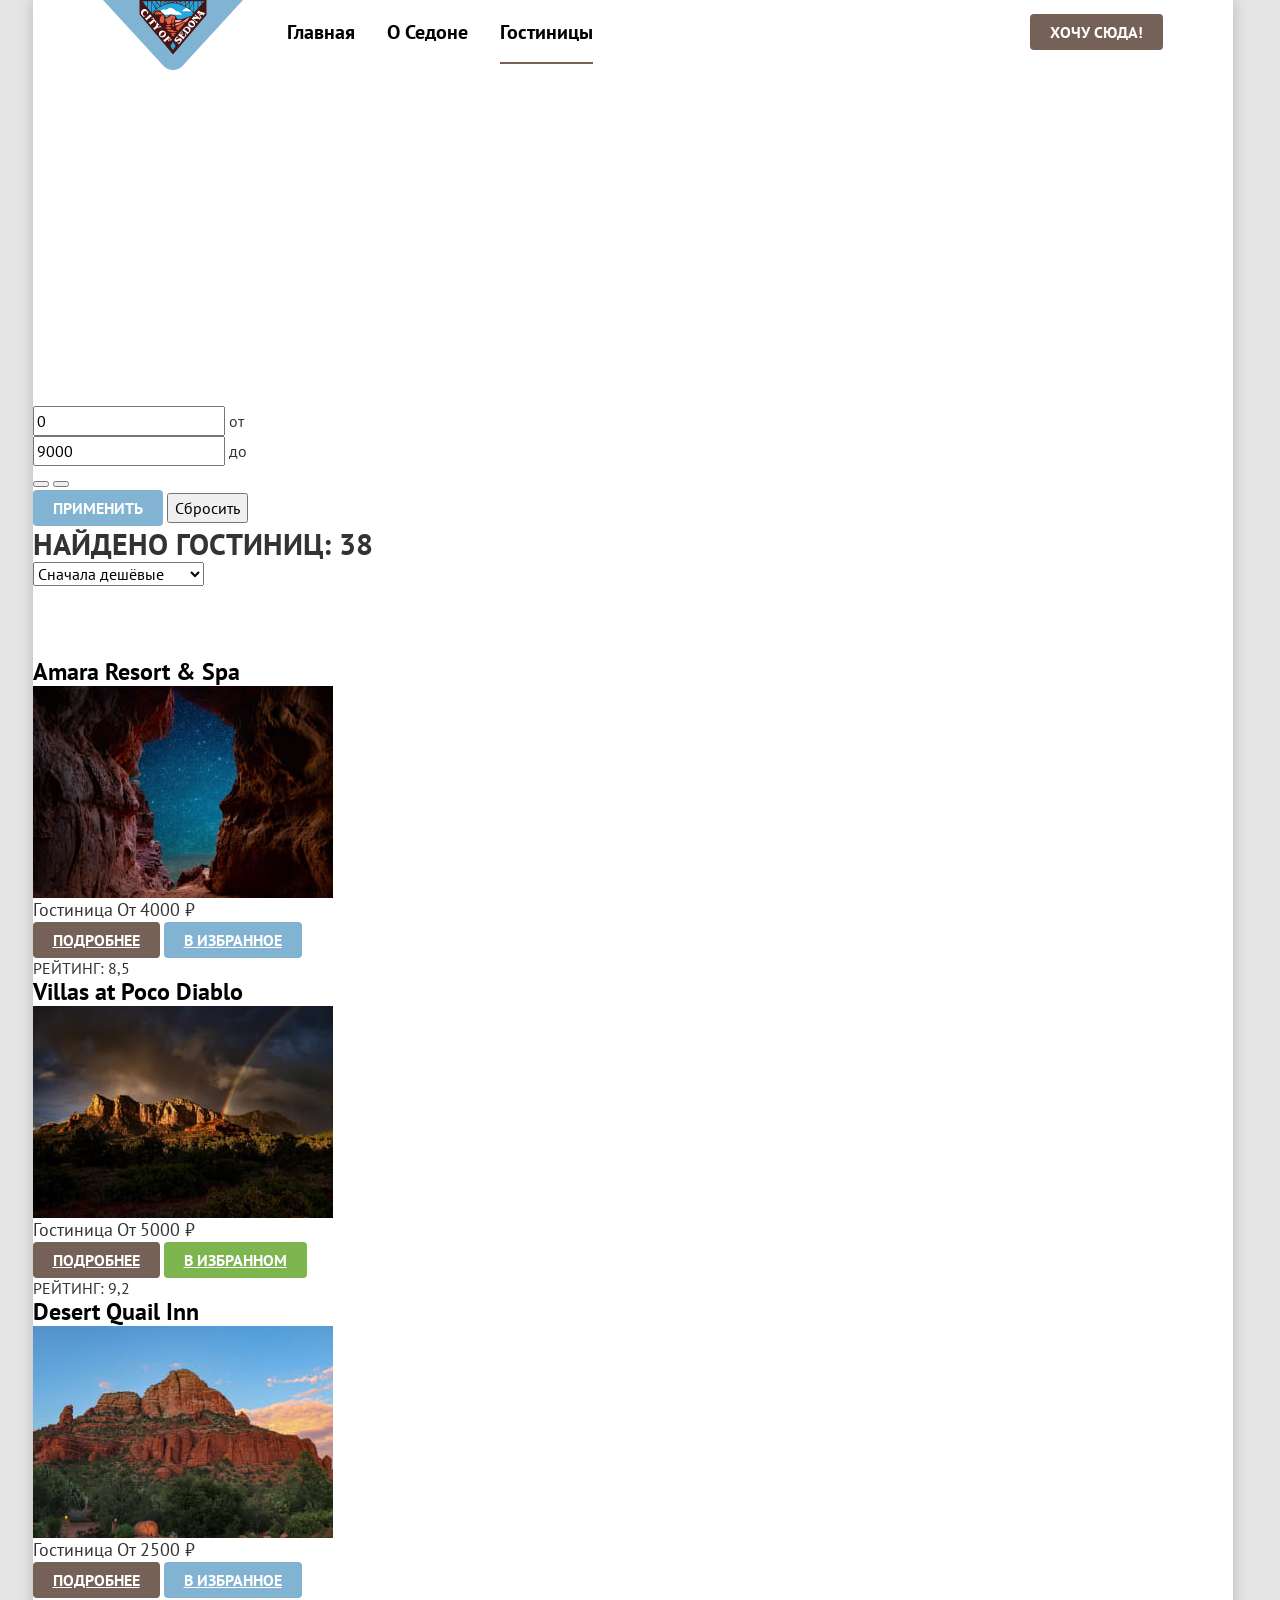
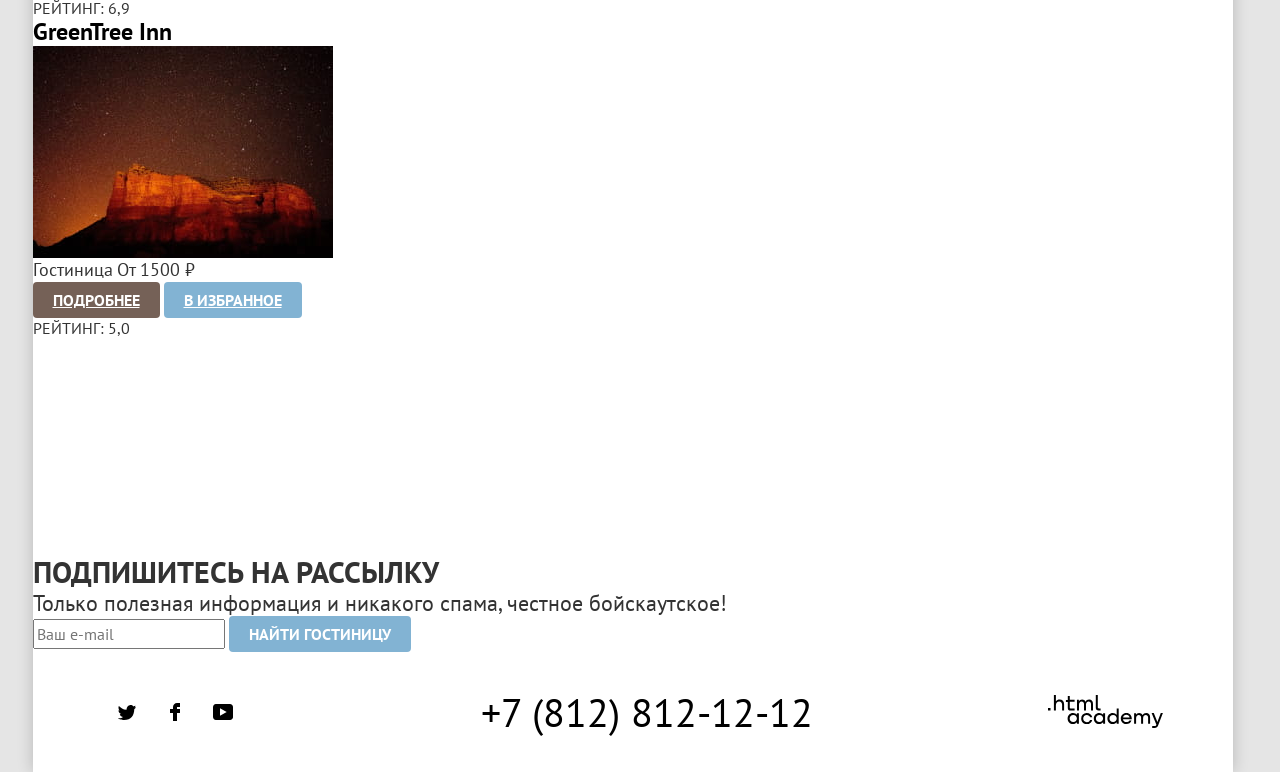
==== commit 1f310daa: "Стилизация header и footer" ====
--- a/catalog.html
+++ b/catalog.html
@@ -23,7 +23,7 @@
           <nav class="header__navigation">
             <ul class="header__navigation-list">
               <li class="header__navigation-item">
-                <a class="header__navigation-link" href="#">
+                <a class="header__navigation-link" href="index.html">
                   Главная
                 </a>
               </li>
@@ -32,8 +32,8 @@
                   О Седоне
                 </a>
               </li>
-              <li class="header__navigation-item">
-                <a class="header__navigation-link" href="#">
+              <li class="header__navigation-item header__navigation-item--active">
+                <a class="header__navigation-link" href="catalog.html">
                   Гостиницы
                 </a>
               </li>
--- a/styles/styles.css
+++ b/styles/styles.css
@@ -236,26 +236,47 @@
 }
 
 .header {
-
+  background-color: var(--base-white);
 }
 
 .header__container {
-
+  position: relative;
+  display: flex;
+  justify-content: space-between;
+  min-height: 64px;
+  padding-right: 70px;
+  padding-left: 238px;
 }
 
 .logo {
-
-}
-
-.header__navigation {
-
+  position: absolute;
+  width: 140px;
+  height: 70px;
+  left: 70px;
+  top: 0;
 }
 
 .header__navigation-list {
-
+  display: flex;
+  flex-wrap: wrap;
+}
+
+.header__navigation-item {
+  position: relative;
+}
+
+.header__navigation-item--active::before {
+  position: absolute;
+  content: "";
+  height: 2px;
+  bottom: 0;
+  left: 16px;
+  right: 16px;
+  background-color: var(--base-brown);
 }
 
 .header__navigation-link {
+  padding: 20px 16px;
   font-weight: 700;
   font-size: 20px;
   line-height: 24px;
@@ -264,14 +285,17 @@
 }
 
 .user-panel {
-
+  display: flex;
+  align-items: center;
 }
 
 .user-panel__search {
-
+  padding: 12px;
 }
 
 .user-panel__favorites {
+  padding: 12px;
+
   text-decoration: none;
   color: var(--base-white);
 }
@@ -281,6 +305,8 @@
 }
 
 .user-panel__button {
+  margin-left: 20px;
+
   text-decoration: none;
 }
 
@@ -445,19 +471,29 @@
 }
 
 .footer {
-
+  min-height: 120px;
+
+  background-color: var(--base-white);
 }
 
 .footer__container {
-
+  display: flex;
+  justify-content: space-between;
+  align-items: center;
+  padding: 40px 70px 30px;
 }
 
 .social {
-
+  display: flex;
+  align-items: center;
 }
 
 .social__link {
-
+  display: flex;
+  align-items: center;
+  justify-content: center;
+  width: 48px;
+  height: 40px;
 }
 
 .footer__phone {
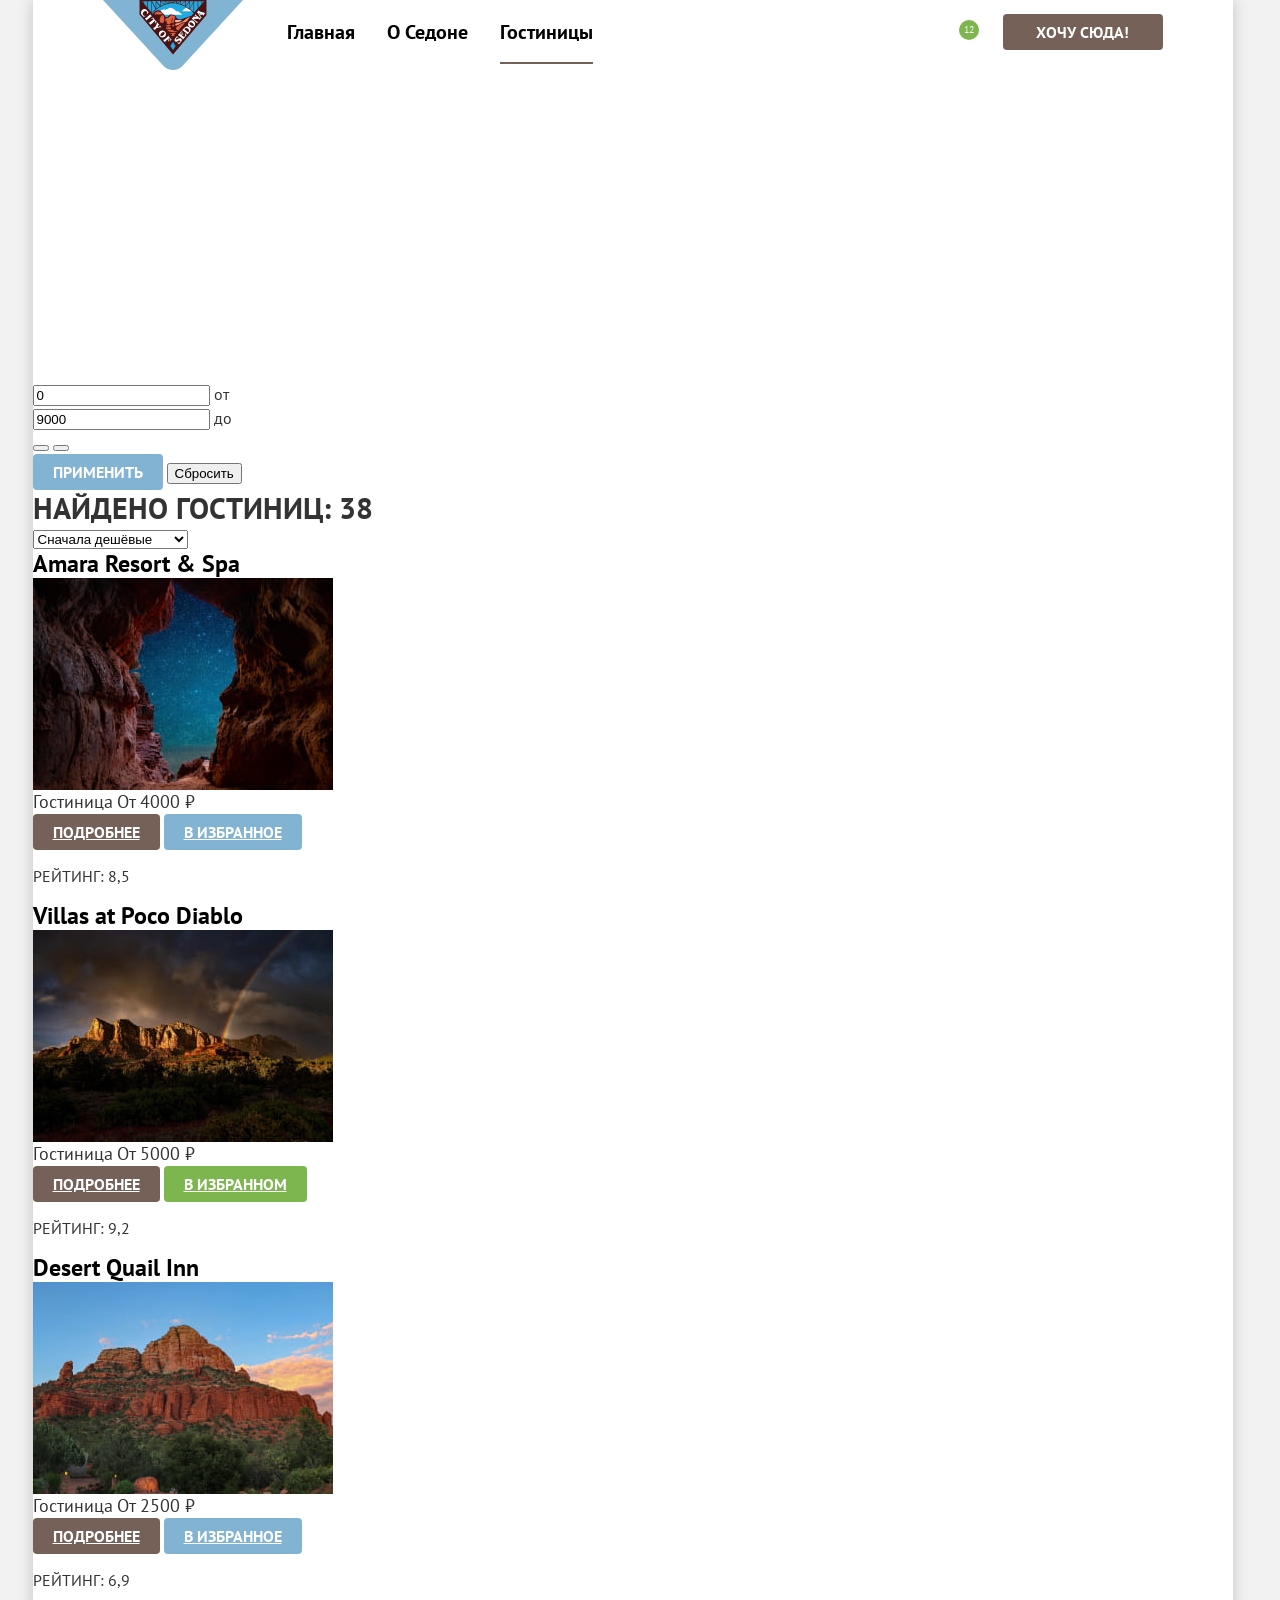
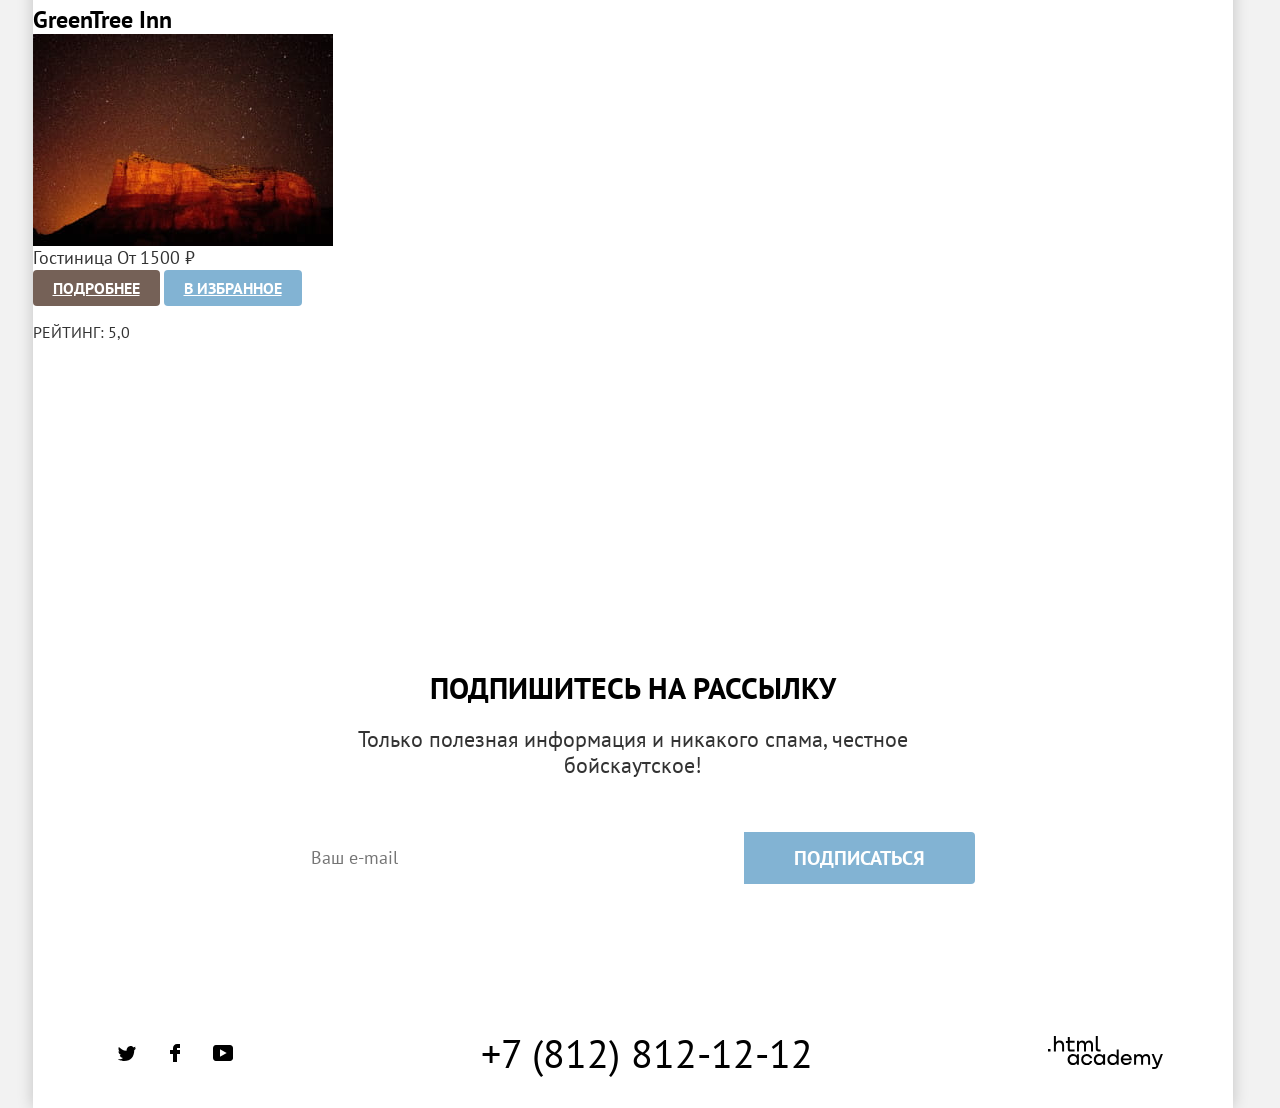
==== commit 000647a2: "Стилизация главной страницы" ====
--- a/catalog.html
+++ b/catalog.html
@@ -299,7 +299,7 @@
                 <span class="visually-hidden">Ваш e-mail</span>
                 <input class="subscribe__input" type="email" name="appointment-mail" placeholder="Ваш e-mail" required>
               </label>
-              <button class="subscribe__button button button-secondary" type="submit">НАЙТИ гостиницу</button>
+              <button class="subscribe__button button button-secondary" type="submit">Подписаться</button>
             </form>
           </div>
         </section>
--- a/styles/styles.css
+++ b/styles/styles.css
@@ -21,6 +21,7 @@
 
   --base-white: #ffffff;
   --base-dark: #000000;
+  --base-dark-opacity: rgba(0, 0, 0, 0.3);
   --base-error: #ff5757;
 
   --text-dark: #333333;
@@ -33,6 +34,7 @@
   --base-blue: #82b3d3;
   --secondary-blue: #68a2ca;
   --primary-blue: #3f5e72;
+  --light-blue-opacity: rgba(104, 162, 202, 0.3);
 
   --base-green: #7db54f;
   --secondary-green: #6c9e42;
@@ -51,82 +53,14 @@
   box-sizing: border-box;
 }
 
-:where(ul, ol):where([class]) {
-  padding-left: 0;
-}
-
-body,
-:where(blockquote, figure):where([class]) {
-  margin: 0;
-}
-
-:where(
-  h1,
-  h2,
-  h3,
-  h4,
-  h5,
-  h6,
-  p,
-  ul,
-  ol,
-  dl
-):where([class]) {
-  margin-block: 0;
-}
-
-:where(dd[class]) {
-  margin-left: 0;
-}
-
-:where(fieldset[class]) {
-  margin-left: 0;
-  padding: 0;
-  border: none;
-}
-
-:where(ul[class]) {
-  list-style: none;
-}
-
-:where(address[class]) {
-  font-style: normal;
-}
-
-p {
-  margin-block: 0;
-}
-
-p:where(:not([class]):not(:last-child)) {
-  margin-bottom: var(--paragraphMarginBottom);
-}
-
-img,
-video {
-  display: block;
-  max-width: 100%;
-  height: auto;
-}
-
-input,
-textarea,
-select,
-button {
-  font: inherit;
-}
-
-html {
+.page {
   height: 100%;
   scrollbar-gutter: stable;
 }
 
-html,
-:has(:target) {
-  scroll-behavior: smooth;
-}
-
-body {
+.page__body {
   min-height: 100%;
+  margin: 0;
 
   font-family: var(--font-family);
   font-weight: 400;
@@ -134,16 +68,7 @@
   line-height: 1.5;
   color: var(--text-dark);
 
-  background-color: var(--base-gray-1);
-}
-
-a:where([class]) {
-  display: inline-flex;
-}
-
-button,
-label {
-  cursor: pointer;
+  background-color: var(--base-gray-2);
 }
 
 .visually-hidden {
@@ -254,11 +179,16 @@
   height: 70px;
   left: 70px;
   top: 0;
+
+  z-index: 5;
 }
 
 .header__navigation-list {
   display: flex;
   flex-wrap: wrap;
+  margin: 0;
+  padding: 0;
+  list-style: none;
 }
 
 .header__navigation-item {
@@ -276,7 +206,9 @@
 }
 
 .header__navigation-link {
+  display: inline-flex;
   padding: 20px 16px;
+
   font-weight: 700;
   font-size: 20px;
   line-height: 24px;
@@ -290,10 +222,15 @@
 }
 
 .user-panel__search {
+  display: flex;
+  align-self: center;
   padding: 12px;
 }
 
 .user-panel__favorites {
+  position: relative;
+  display: flex;
+  align-self: center;
   padding: 12px;
 
   text-decoration: none;
@@ -301,173 +238,386 @@
 }
 
 .user-panel__favorites-counter {
-
+  position: absolute;
+  display: flex;
+  align-items: center;
+  justify-content: center;
+  width: 20px;
+  height: 20px;
+  top: 0;
+  right: 4px;
+
+  font-size: 10px;
+  line-height: 10px;
+  color: var(--base-white);
+
+  background-color: var(--base-green);
+  border-radius: 50%;
 }
 
 .user-panel__button {
   margin-left: 20px;
+  min-width: 160px;
 
   text-decoration: none;
 }
 
 .hero {
-
+  position: relative;
+  width: 100%;
+  height: 485px;
+
+  background-color: var(--base-gray-1);
+  background-image: url("../img/background-images/index-background.jpg");
+  background-repeat: no-repeat;
+  background-size: contain;
+
+  &::after {
+    position: absolute;
+    content: "";
+    width: 100%;
+    height: 57px;
+    bottom: -0.77px;
+    left: 0;
+    right: 0;
+
+    background-color: var(--base-white);
+    mask-image: url("../img/background-images/hero-mask.svg");
+    mask-repeat: no-repeat;
+    mask-position: bottom;
+    mask-size: 100%;
+  }
 }
 
 .hero__image {
-
-}
-
-.features {
-
+  display: block;
+  max-width: 100%;
+  height: auto;
+
+  padding: 51px 0 82px;
+  margin-inline: auto;
 }
 
 .features__intro {
-
+  padding: 69px 270px 90px;
 }
 
 .features__intro-heading {
+  margin: 0;
+  margin-bottom: 25px;
+
   font-weight: 700;
   font-size: 30px;
   line-height: 36px;
+  text-align: center;
   text-transform: uppercase;
 }
 
 .features__intro-text {
+  margin: 0;
+
   font-size: 22px;
   line-height: 26px;
+  text-align: center;
 }
 
 .features__list {
-
+  display: grid;
+  grid-template-columns: repeat(3, 1fr);
+  margin: 0;
+  padding: 0;
+  list-style: none;
 }
 
 .features__item {
-
-}
-
-.features__content {
-
+  display: grid;
+  min-height: 385px;
+}
+
+.features__item:nth-child(2),
+.features__item:nth-child(4) {
+  background-color: var(--background-1);
+}
+
+.features__item:nth-child(3) {
+  background-color: var(--background-2);
+}
+
+.features__item--special {
+  display: grid;
+  grid-template-columns: repeat(3, 1fr);
+  grid-column: 1 / -1;
+
+  color: var(--base-white);
+  background-color: var(--base-blue);
 }
 
 .features__heading {
+  position: relative;
+  margin: 0;
+  margin-bottom: 62px;
+
   font-weight: 700;
   font-size: 24px;
   line-height: 28px;
+  text-align: center;
   text-transform: uppercase;
   color: var(--base-dark);
+
+  &::after {
+    position: absolute;
+    content: "";
+    bottom: -32px;
+    left: calc(50% - 30px);
+    width: 60px;
+    height: 2px;
+    background-color: var(--base-dark-opacity);
+  }
+}
+
+.features__item--special .features__heading {
+  color: var(--base-white);
+}
+
+.features__item--special .features__heading::after {
+  background-color: var(--text-light-opacity-1);
+}
+
+.features__content {
+  align-self: center;
+  padding: 85px;
 }
 
 .features__text {
+  margin: 0;
+
   font-size: 18px;
   line-height: 21px;
-}
-
-.features__picture {
-
-}
-
-.services {
-
+  text-align: center;
+}
+
+.features__picture img {
+  display: block;
+  max-width: 100%;
+  height: auto;
+}
+
+.features__picture--right {
+  grid-column: 2 / -1;
+}
+
+.features__picture--left {
+  order: -1;
+  grid-column: 1 / 3;
 }
 
 .services__intro {
-
+  padding: 64px 345px;
 }
 
 .services__intro-heading {
+  margin: 0;
+  margin-bottom: 20px;
+
   font-weight: 700;
   font-size: 30px;
   line-height: 36px;
+  text-align: center;
   text-transform: uppercase;
   color: var(--base-dark);
 }
 
 .services__intro-text {
+  margin: 0;
+
   font-size: 22px;
   line-height: 26px;
+  text-align: center;
 }
 
 .services__list {
-
+  display: grid;
+  grid-template-columns: repeat(3, 1fr);
+  margin: 0;
+  padding: 0;
+  list-style: none;
+}
+
+.services__item {
+  display: grid;
+  min-height: 385px;
+}
+
+.services__item:nth-child(1),
+.services__item:nth-child(3) {
+  background-color: var(--background-1);
 }
 
 .services__content {
-
+  align-self: center;
+  padding: 80px 85px;
 }
 
 .services__title {
+  position: relative;
+  margin: 0;
+  margin-bottom: 30px;
+  padding-top: 102px;
+
   font-weight: 700;
   font-size: 24px;
   line-height: 28px;
+  text-align: center;
   text-transform: uppercase;
   color: var(--base-dark);
+
+  &::after {
+    position: absolute;
+    content: "";
+    width: 75px;
+    height: 76px;
+    top: 0;
+    left: 50%;
+    transform: translateX(-50%);
+
+    background-position: center;
+    background-repeat: no-repeat;
+  }
+}
+
+.services__title--house::after {
+  background-image: url("../img/icons/house.svg");
+}
+
+.services__title--food::after {
+  background-image: url("../img/icons/food.svg");
+}
+
+.services__title--souvenir::after {
+  background-image: url("../img/icons/souvenir.svg");
 }
 
 .services__text {
+  margin: 0;
+
   font-size: 18px;
   line-height: 21px;
-}
-
-.hotel-search {
-
+  text-align: center;
 }
 
 .hotel-search__container {
-
+  padding: 96px 304px;
 }
 
 .hotel-search__heading {
+  margin: 0;
+  margin-bottom: 20px;
+
   font-weight: 700;
   font-size: 30px;
   line-height: 36px;
+  text-align: center;
   text-transform: uppercase;
   color: var(--base-dark);
 }
 
 .hotel-search__text {
+  margin: 0;
+  margin-bottom: 54px;
+
   font-size: 22px;
   line-height: 26px;
+  text-align: center;
+  text-wrap: balance;
 }
 
 .hotel-search__button {
-
+  display: block;
+  margin-inline: auto;
+  padding: 8px 50px;
+
+  font-size: 20px;
+  line-height: 180%;
 }
 
 .subscribe {
-
+  background-color: var(--base-brown);
+  background-image: url("../img/background-images/subscribe-background.jpg");
+  background-repeat: no-repeat;
+  background-position: top;
+  background-size: 100% 195%;
+}
+
+.subscribe--catalog {
+  background-color: var(--base-white);
+  background-image: none;
 }
 
 .subscribe__container {
-
+  padding: 96px 258px 104px;
 }
 
 .subscribe__heading {
+  margin: 0;
+  margin-bottom: 20px;
+
   font-weight: 700;
   font-size: 30px;
   line-height: 36px;
+  text-align: center;
   text-transform: uppercase;
+  color: var(--base-white);
 }
 
 .subscribe__text {
+  margin: 0;
+  margin-bottom: 54px;
+
   font-size: 22px;
   line-height: 26px;
+  text-align: center;
+  color: var(--base-white);
+}
+
+.subscribe--catalog .subscribe__heading {
+  color: var(--base-dark);
+}
+
+.subscribe--catalog .subscribe__text {
+  color: var(--text-dark);
 }
 
 .subscribe__form {
-
+  display: flex;
 }
 
 .subscribe__label {
-
+  flex-grow: 1;
 }
 
 .subscribe__input {
-
+  width: 100%;
+  padding: 14px 20px;
+
+  font-family: var(--font-family);
+  font-size: 18px;
+  line-height: 133%;
+  color: var(--base-dark);
+
+  border: none;
+  border-top-left-radius: 4px;
+  border-bottom-left-radius: 4px;
 }
 
 .subscribe__button {
-
+  display: block;
+  padding: 8px 50px;
+
+  font-size: 20px;
+  line-height: 180%;
+
+  border-top-left-radius: 0;
+  border-bottom-left-radius: 0;
 }
 
 .footer {
@@ -480,12 +630,15 @@
   display: flex;
   justify-content: space-between;
   align-items: center;
-  padding: 40px 70px 30px;
+  padding: 45px 70px 35px;
 }
 
 .social {
   display: flex;
   align-items: center;
+  margin: 0;
+  padding: 0;
+  list-style: none;
 }
 
 .social__link {
@@ -494,6 +647,20 @@
   justify-content: center;
   width: 48px;
   height: 40px;
+
+  color: var(--base-blue);
+
+  &:hover {
+    color: var(--secondary-blue);
+  }
+
+  &:focus {
+    color: var(--secondary-blue);
+  }
+
+  &:active {
+    color: var(--light-blue-opacity);
+  }
 }
 
 .footer__phone {
@@ -501,10 +668,37 @@
   line-height: 40px;
   text-decoration: none;
   color: var(--base-dark);
+
+  &:hover {
+    color: var(--base-brown);
+  }
+
+  &:focus {
+    color: var(--base-brown);
+  }
+
+  &:active {
+    color: var(--light-brown-opacity);
+  }
 }
 
 .footer__partner-logo {
-
+  display: flex;
+  align-items: center;
+
+  color: var(--base-dark);
+
+  &:hover {
+    color: var(--base-brown);
+  }
+
+  &:focus {
+    color: var(--base-brown);
+  }
+
+  &:active {
+    color: var(--light-brown-opacity);
+  }
 }
 
 .catalog {
@@ -516,6 +710,8 @@
 }
 
 .catalog__title {
+  margin: 0;
+
   font-weight: 700;
   font-size: 60px;
   line-height: 78px;
@@ -523,7 +719,9 @@
 }
 
 .breadcrumbs {
-
+  margin: 0;
+  padding: 0;
+  list-style: none;
 }
 
 .breadcrumbs__link {
@@ -538,10 +736,14 @@
 }
 
 .fieldset {
-
+  margin-left: 0;
+  padding: 0;
+  border: none;
 }
 
 .fieldset__title {
+  margin: 0;
+
   font-weight: 700;
   font-size: 20px;
   line-height: 24px;
@@ -549,7 +751,9 @@
 }
 
 .fieldset__list {
-
+  margin: 0;
+  padding: 0;
+  list-style: none;
 }
 
 .fieldset__label {
@@ -619,6 +823,8 @@
 }
 
 .sorting__bar {
+  margin: 0;
+
   font-weight: 700;
   font-size: 30px;
   line-height: 36px;
@@ -638,7 +844,9 @@
 }
 
 .sorting__view {
-
+  margin: 0;
+  padding: 0;
+  list-style: none;
 }
 
 .sorting__view-item {
@@ -650,7 +858,9 @@
 }
 
 .cards {
-
+  margin: 0;
+  padding: 0;
+  list-style: none;
 }
 
 .card {
@@ -663,17 +873,21 @@
 }
 
 .card__title {
+  margin: 0;
+
   font-weight: 700;
   font-size: 24px;
   line-height: 28px;
 }
 
 .card__img {
-
+  display: block;
+  max-width: 100%;
+  height: auto;
 }
 
 .card__description {
-
+  margin: 0;
 }
 
 .card__description-text {
@@ -695,7 +909,7 @@
 }
 
 .card__star-rating {
-
+  margin: 0;
 }
 
 .card__rating {
@@ -709,7 +923,9 @@
 }
 
 .pagination__list {
-
+  margin: 0;
+  padding: 0;
+  list-style: none;
 }
 
 .pagination__item {
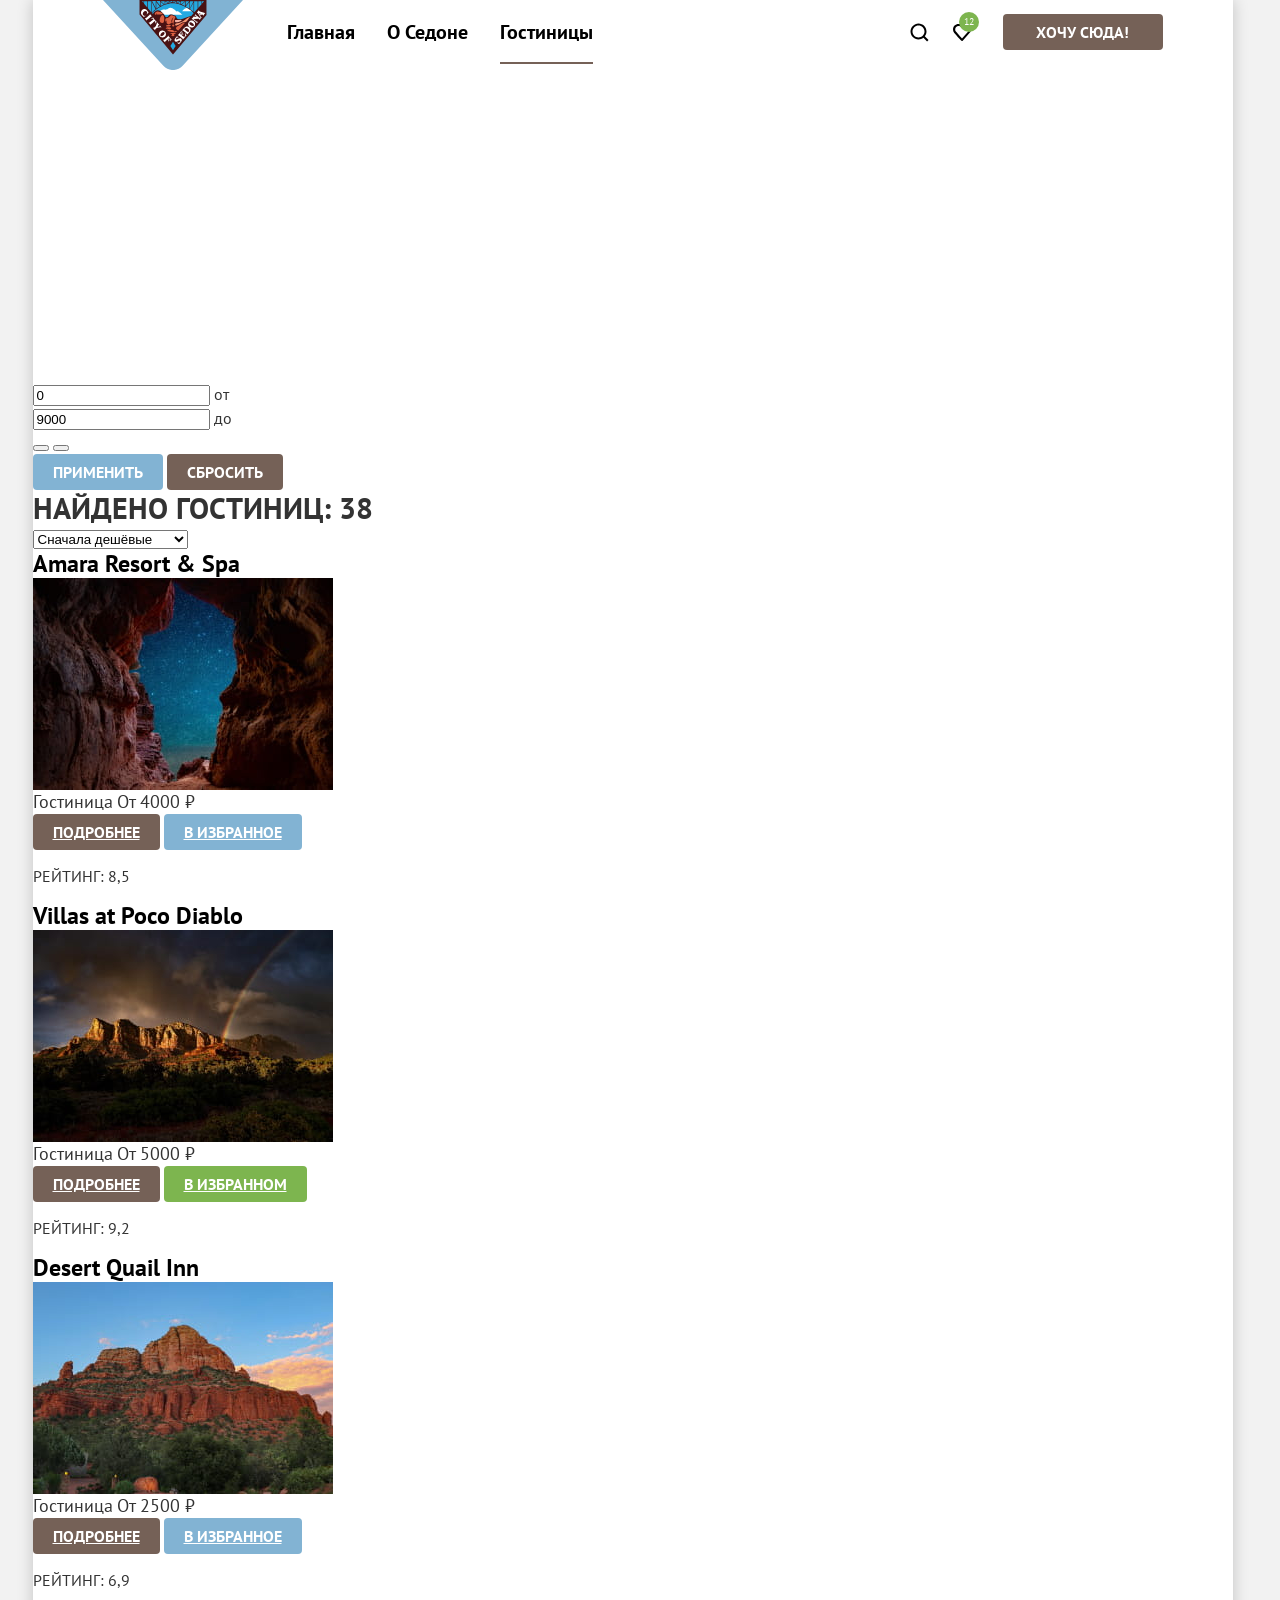
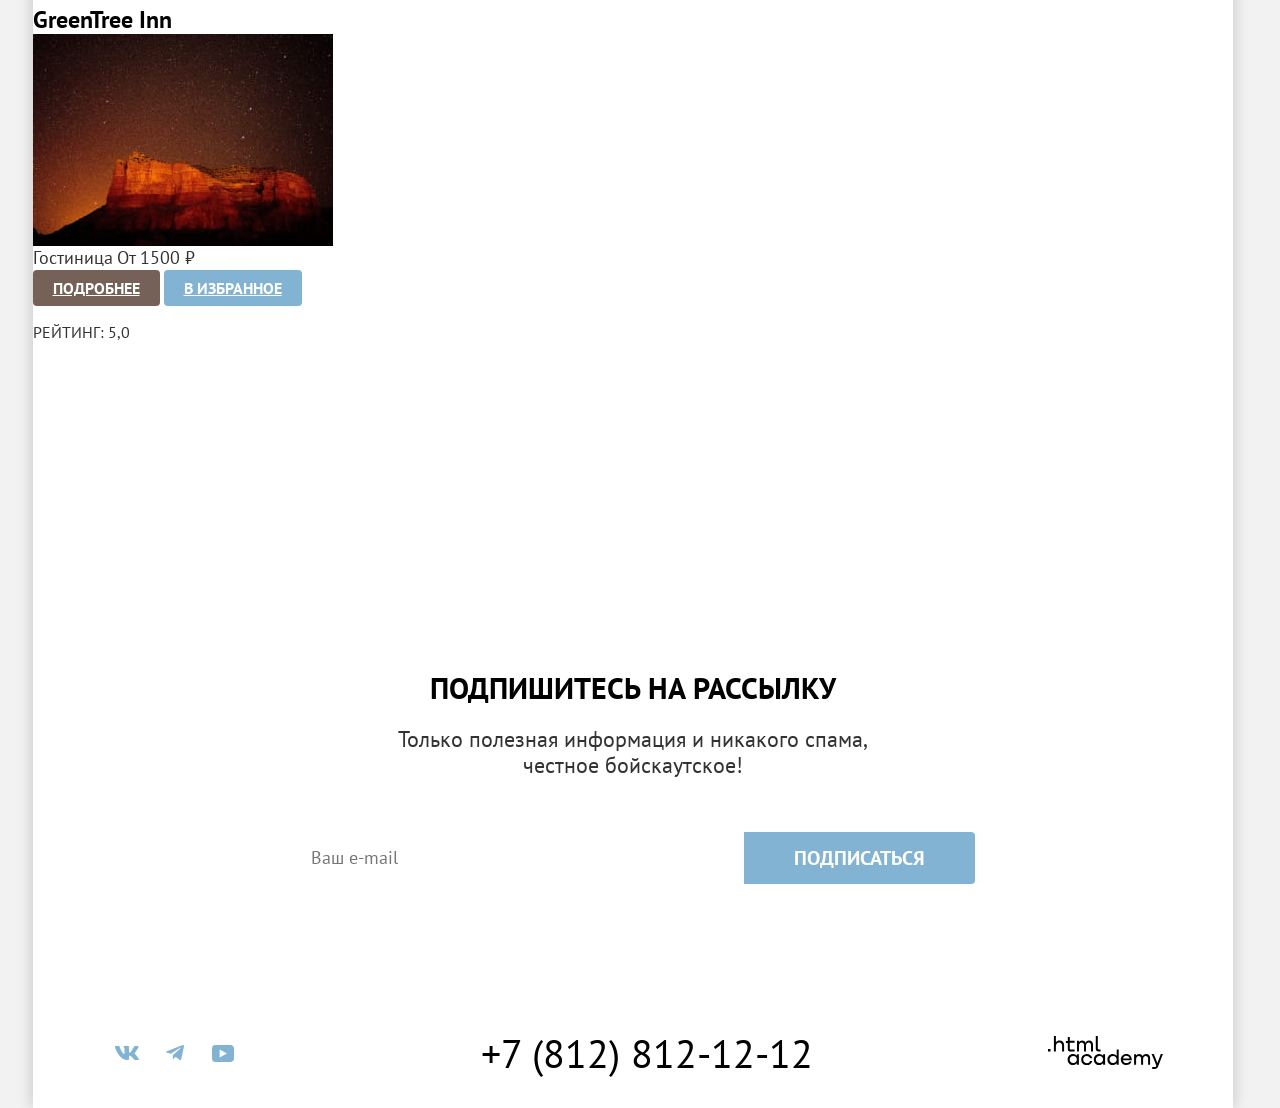
==== commit 6d1ef98c: "Заккончен предварительный вариант стилизации" ====
--- a/catalog.html
+++ b/catalog.html
@@ -32,8 +32,8 @@
                   О Седоне
                 </a>
               </li>
-              <li class="header__navigation-item header__navigation-item--active">
-                <a class="header__navigation-link" href="catalog.html">
+              <li class="header__navigation-item">
+                <a class="header__navigation-link header__navigation-item--active" href="catalog.html">
                   Гостиницы
                 </a>
               </li>
@@ -43,10 +43,16 @@
           <div class="header__user-panel user-panel">
             <a class="user-panel__search" href="#">
               <span class="visually-hidden">Поиск</span>
+              <svg width="20" height="20" viewBox="0 0 20 20" fill="none" xmlns="http://www.w3.org/2000/svg">
+                <path d="M19.5 18.0083L15.8 14.3287C16.8 13.0359 17.5 11.3453 17.5 9.4558C17.5 5.08011 13.9 1.5 9.5 1.5C5.1 1.5 1.5 5.17956 1.5 9.55525C1.5 13.9309 5.1 17.511 9.5 17.511C11.3 17.511 13 16.9144 14.4 15.8204L18.1 19.5L19.5 18.0083ZM9.5 15.5221C6.2 15.5221 3.5 12.837 3.5 9.55525C3.5 6.27348 6.2 3.5884 9.5 3.5884C12.8 3.5884 15.5 6.27348 15.5 9.55525C15.5 12.837 12.8 15.5221 9.5 15.5221Z" fill="black"/>
+              </svg>
             </a>
             <a class="user-panel__favorites" href="#">
               <span class="user-panel__favorites-counter">12</span>
               <span class="visually-hidden">Избранное</span>
+              <svg width="18" height="17" viewBox="0 0 18 17" fill="none" xmlns="http://www.w3.org/2000/svg">
+                <path d="M8.9 17C8.6 17 8.3 16.9 8.1 16.6C2.7 10.5 1.4 9.1 1.1 8.7C0.4 7.8 0 6.6 0 5.4C0 2.4 2.4 0 5.5 0C6.8 0 8 0.5 9 1.3C10 0.5 11.3 0 12.5 0C15.5 0 18 2.4 18 5.4C18 6.7 17.5 7.9 16.7 8.8L9.7 16.7C9.5 16.9 9.3 17 8.9 17ZM2.9 7.5C3.2 7.9 6.4 11.5 9 14.4L15.2 7.4C15.7 6.9 15.9 6.2 15.9 5.4C15.9 3.6 14.4 2.1 12.6 2.1C11.6 2.1 10.6 2.6 9.9 3.4C9.6 3.7 9.3 3.8 9 3.8C8.7 3.8 8.4 3.6 8.2 3.4C7.5 2.6 6.5 2.1 5.5 2.1C3.7 2.1 2.2 3.6 2.2 5.4C2.1 6.3 2.5 7 2.9 7.5C2.8 7.5 2.8 7.5 2.9 7.5Z" fill="black"/>
+              </svg>
             </a>
             <a class="user-panel__button button" href="#">
               Хочу сюда!
@@ -72,26 +78,27 @@
             </ul>
             <form class="catalog__filter" action="https://echo.htmlacademy.ru/" method="get">
 
+              <div class="catalog__filter-wrapper">
                 <fieldset class="catalog__filter-fieldset fieldset">
                   <legend class="fieldset__title">Инфраструктура:</legend>
                   <ul class="fieldset__list">
                    <li class="fieldset__item">
-                      <label class="fieldset__label fieldset__label--checkbox">
+                      <label class="fieldset__label">
                         <input class="fieldset__input visually-hidden" type="checkbox" name="pool" checked>
                         <span class="fieldset__control-mark"></span>
                         <span class="fieldset__control-label">Бассейн</span>
                      </label>
                     </li>
                    <li class="fieldset__item">
-                      <label class="fieldset__label fieldset__label--checkbox">
-                        <input class="fieldset__input visually-hidden" type="checkbox" name="pool" checked>
+                      <label class="fieldset__label">
+                        <input class="fieldset__input visually-hidden" type="checkbox" name="parking" checked>
                         <span class="fieldset__control-mark"></span>
                         <span class="fieldset__control-label">Парковка</span>
                      </label>
                     </li>
                    <li class="fieldset__item">
-                      <label class="fieldset__label fieldset__label--checkbox">
-                        <input class="fieldset__input visually-hidden" type="checkbox" name="pool" checked>
+                      <label class="fieldset__label">
+                        <input class="fieldset__input visually-hidden" type="checkbox" name="wi-fi">
                         <span class="fieldset__control-mark"></span>
                         <span class="fieldset__control-label">Wi-Fi</span>
                      </label>
@@ -100,24 +107,24 @@
                 </fieldset>
 
                 <fieldset class="catalog__filter-fieldset fieldset">
-                  <legend class="fieldset__title">Тип жилья:</legend>
+                  <legend class="fieldset__title">Тип Жилья:</legend>
                   <ul class="fieldset__list">
                    <li class="fieldset__item">
-                      <label class="fieldset__label fieldset__label--radio">
+                      <label class="fieldset__label">
                         <input class="fieldset__input visually-hidden" type="radio" name="house-type" value="Hotel" checked>
                         <span class="fieldset__control-mark"></span>
                         <span class="fieldset__control-label">Гостиница</span>
                      </label>
                     </li>
                    <li class="fieldset__item">
-                      <label class="fieldset__label fieldset__label--radio">
+                      <label class="fieldset__label">
                         <input class="fieldset__input visually-hidden" type="radio" name="house-type" value="Motel">
                         <span class="fieldset__control-mark"></span>
                         <span class="fieldset__control-label">Мотель</span>
                      </label>
                     </li>
                    <li class="fieldset__item">
-                      <label class="fieldset__label fieldset__label--radio">
+                      <label class="fieldset__label">
                         <input class="fieldset__input visually-hidden" type="radio" name="house-type" value="Apartments">
                         <span class="fieldset__control-mark"></span>
                         <span class="fieldset__control-label">Апартаменты</span>
@@ -125,7 +132,9 @@
                     </li>
                   </ul>
                 </fieldset>
-
+              </div>
+
+              <div class="catalog__filter-wrapper">
                 <fieldset class="catalog__filter-fieldset fieldset">
                   <legend class="fieldset__title">Стоимость, ₽:</legend>
                   <div class="range">
@@ -141,7 +150,7 @@
                     </div>
 
                     <div class="range__scale">
-                      <div class="range__bar" style="left: 0; right: 50px;">
+                      <div class="range__bar" style="left: 0; right: 60px;">
                         <button class="range__toggle range__toggle--min" type="button">
                           <span class="visually-hidden">Изменить минимальную цену</span>
                         </button>
@@ -155,8 +164,9 @@
 
                 <div class="catalog__filter-buttons">
                   <button class="catalog__filter-submit-button button button-secondary" type="submit">Применить</button>
-                  <button class="catalog__filter-reset-button" type="reset">Сбросить</button>
+                  <button class="catalog__filter-reset-button button" type="reset">Сбросить</button>
                 </div>
+              </div>
               </form>
           </div>
 
@@ -278,7 +288,7 @@
                 <li class="pagination__item">
                   <a class="pagination__link" href="#">4</a>
                 </li>
-                <li class="pagination__item">
+                <li class="pagination__item  pagination__item--ellipsis">
                   <a class="pagination__link" href="#">...</a>
                 </li>
                 <li class="pagination__item">
@@ -293,7 +303,7 @@
           <h2 class="visually-hidden">Подписка</h2>
           <div class="subscribe__container">
             <p class="subscribe__heading">Подпишитесь на рассылку</p>
-            <p class="subscribe__text">Только полезная информация и никакого спама, честное бойскаутское!</p>
+            <p class="subscribe__text">Только полезная информация и никакого спама,<br> честное бойскаутское!</p>
             <form class="subscribe__form" action="https://echo.htmlacademy.ru/" method="post">
               <label class="subscribe__label">
                 <span class="visually-hidden">Ваш e-mail</span>
@@ -310,26 +320,26 @@
         <div class="footer__container">
           <ul class="footer__social social">
             <li class="social__item">
-              <a class="social__link" href="https://twitter.com/htmlacademy_ru">
+              <a class="social__link" href="https://vk.com/htmlacademy">
                 <span class="visually-hidden">VK</span>
-                <svg xmlns="http://www.w3.org/2000/svg" width="18" height="15" viewbox="0 0 18 15" aria-hidden="true">
-                  <path d="M11.6.2c1.8-.5 3.2.3 3.8 1.2.7-.2 1.4-.5 2.1-.7 0 .9-.6 1.5-.9 1.8.7.1 1.4-.6 1.4-.6-.2 1-1.1 1.8-1.7 2C16.1 10.7 13 15.1 5.7 15h-.5c-.4 0-4.4-.5-5.2-1.9 2.4.2 4.1-.4 5-1.2-1-.3-2.9-.4-3.2-2.9.4.1.6.2 1.3.1C1.8 8.3.4 7.5.5 5.3c.3.3 1.1.5 1.4.5C1.1 5.6-.2 2.5.9.9c1.9 1.9 4 3.6 7.6 3.8C8.7 2.3 9.7.8 11.6.2Z"/>
+                <svg width="24" height="14" viewBox="0 0 24 14" fill="none" xmlns="http://www.w3.org/2000/svg">
+                  <path d="M23.45 0.948C23.616 0.402 23.45 0 22.655 0H20.03C19.362 0 19.054 0.347 18.887 0.73C18.887 0.73 17.552 3.926 15.661 6.002C15.049 6.604 14.771 6.795 14.437 6.795C14.27 6.795 14.019 6.604 14.019 6.057V0.948C14.019 0.292 13.835 0 13.279 0H9.151C8.734 0 8.483 0.304 8.483 0.593C8.483 1.214 9.429 1.358 9.526 3.106V6.904C9.526 7.737 9.373 7.888 9.039 7.888C8.149 7.888 5.984 4.677 4.699 1.003C4.45 0.288 4.198 0 3.527 0H0.9C0.15 0 0 0.347 0 0.73C0 1.412 0.89 4.8 4.145 9.281C6.315 12.341 9.37 14 12.153 14C13.822 14 14.028 13.632 14.028 12.997V10.684C14.028 9.947 14.186 9.8 14.715 9.8C15.105 9.8 15.772 9.992 17.33 11.467C19.11 13.216 19.403 14 20.405 14H23.03C23.78 14 24.156 13.632 23.94 12.904C23.702 12.18 22.852 11.129 21.725 9.882C21.113 9.172 20.195 8.407 19.916 8.024C19.527 7.533 19.638 7.314 19.916 6.877C19.916 6.877 23.116 2.451 23.449 0.948H23.45Z" fill-rule="evenodd" clip-rule="evenodd" fill="currentColor"/>
                 </svg>
               </a>
             </li>
             <li class="social__item">
-              <a class="social__link" href="https://www.facebook.com/htmlacademy">
-                <span class="visually-hidden">Twitter</span>
-                <svg xmlns="http://www.w3.org/2000/svg" width="10" height="18" viewbox="0 0 10 18" aria-hidden="true">
-                  <path d="M7 0C4.8 0 3 1.8 3 4v2H0v4h3v8h4v-8h3V6H7V4h3V0H7Z"/>
+              <a class="social__link" href="https://t.me/htmlacademy">
+                <span class="visually-hidden">Telegram</span>
+                <svg width="18" height="16" viewBox="0 0 18 16" fill="none" xmlns="http://www.w3.org/2000/svg">
+                  <path d="M16.785 0.0992597L0.840489 6.24776C-0.247661 6.68481 -0.241365 7.29184 0.640845 7.56253L4.73445 8.83953L14.2058 2.8637C14.6537 2.59121 15.0629 2.7378 14.7265 3.03636L7.05283 9.96185H7.05103L7.05283 9.96275L6.77045 14.1823C7.18413 14.1823 7.36669 13.9925 7.59871 13.7686L9.58705 11.8351L13.7229 14.89C14.4855 15.31 15.0332 15.0941 15.2229 14.1841L17.9379 1.38885C18.2158 0.274623 17.5126 -0.229883 16.785 0.0992597V0.0992597Z" fill="currentColor"/>
                 </svg>
               </a>
             </li>
             <li class="social__item">
-              <a class="social__link" href="https://www.youtube.com/c/HTMLAcademyRUS">
+              <a class="social__link" href="https://www.youtube.com/user/htmlacademyru">
                 <span class="visually-hidden">Youtube</span>
-                <svg xmlns="http://www.w3.org/2000/svg" width="20" height="16" viewbox="0 0 20 16" aria-hidden="true">
-                  <path d="M17 0H2.9C1.2 0 0 1.5 0 3.2v9.5C0 14.5 1.2 16 2.9 16h14.3c1.5 0 2.9-1.5 2.9-3.2V3.2C19.9 1.5 18.7 0 17 0ZM7 11.8V4.2L13.7 8 7 11.8Z"/>
+                <svg width="22" height="17" viewBox="0 0 22 17" fill="none" xmlns="http://www.w3.org/2000/svg">
+                  <path d="M18.607 0H3.17413C1.31343 0 0 1.59375 0 3.4V13.4937C0 15.4062 1.31343 17 3.17413 17H18.8259C20.4677 17 22 15.4062 22 13.6V3.4C21.7811 1.59375 20.4677 0 18.607 0ZM7.66169 12.5375V4.4625L14.995 8.5L7.66169 12.5375Z" fill="currentColor"/>
                 </svg>
               </a>
             </li>
@@ -338,7 +348,7 @@
           <a class="footer__partner-logo" href="https://htmlacademy.ru/">
             <span class="visually-hidden">Разработано HTML Academy</span>
             <svg xmlns="http://www.w3.org/2000/svg" width="115" height="34" viewbox="0 0 115 34" aria-hidden="true">
-              <path d="M0 12.9v2.6h2.5v-2.6H0ZM11.6 4.5c-1.6 0-2.8.7-3.6 1.7h-.1V0h-2v15.5h2v-5.3c0-2.1 1.3-3.6 3.3-3.6 1.8 0 2.9 1.4 2.9 3.2v5.7h2V9.4c.1-3-1.8-4.9-4.5-4.9ZM26.6 4.8h-4.8V1.1h-2v3.8h-1.9v2h1.9v6c0 1.7 1 2.7 2.7 2.7h4.1v-2h-3.7c-.7 0-1.1-.4-1.1-1.1V6.8h4.8v-2ZM41.1 4.6c-1.6 0-2.9.8-3.5 2.1h-.1c-.6-1.2-1.8-2.1-3.4-2.1-1.4 0-2.5.8-3.1 1.8h-.1V4.8H29v10.6h2V10c0-2 1-3.5 2.6-3.5 1.5 0 2.4 1 2.4 2.6v6.3h2V9.8c0-2.4 1.4-3.3 2.6-3.3 1.5 0 2.4 1 2.4 2.6v6.3h2V8.9c.1-2.5-1.4-4.3-3.9-4.3ZM47.8 12.7c0 1.7 1 2.7 2.8 2.7h2v-2h-1.7c-.7 0-1.1-.4-1.1-1.1V0h-2v12.7ZM28.9 19.7c-.9-1.1-2.2-1.8-3.9-1.8-3.1 0-5.4 2.3-5.4 5.6s2.3 5.6 5.4 5.6c1.8 0 3-.8 3.8-1.9h.1v1.6h2V18.2h-2v1.5Zm-3.6 7.4c-2.2 0-3.6-1.6-3.6-3.6s1.4-3.6 3.6-3.6 3.6 1.6 3.6 3.6c0 1.9-1.4 3.6-3.6 3.6ZM44.2 22c-.5-2.4-2.6-4.1-5.4-4.1a5.4 5.4 0 0 0-5.6 5.6c0 3.1 2.2 5.6 5.6 5.6 2.8 0 4.9-1.8 5.4-4.2h-2.1a3.4 3.4 0 0 1-3.3 2.3c-2.2 0-3.6-1.6-3.6-3.6s1.4-3.6 3.6-3.6c1.6 0 2.8 1 3.3 2.2h2.1V22ZM55.1 19.7c-.9-1.1-2.2-1.8-3.9-1.8-3.1 0-5.4 2.3-5.4 5.6s2.3 5.6 5.4 5.6c1.8 0 3-.8 3.8-1.9h.1v1.6h2V18.2h-2v1.5Zm-3.6 7.4c-2.2 0-3.6-1.6-3.6-3.6s1.4-3.6 3.6-3.6 3.6 1.6 3.6 3.6c0 1.9-1.5 3.6-3.6 3.6ZM68.7 19.8c-.9-1.1-2.2-1.9-3.9-1.9-3.1 0-5.4 2.3-5.4 5.6s2.2 5.6 5.4 5.6c1.7 0 3-.8 3.8-1.8h.1v1.5h2V13.4h-2v6.4Zm-3.6 7.3c-2.2 0-3.6-1.6-3.6-3.6s1.4-3.6 3.6-3.6 3.6 1.6 3.6 3.6c-.1 2-1.5 3.6-3.6 3.6ZM78.3 17.9c-3.3 0-5.5 2.5-5.5 5.6 0 3 2.1 5.6 5.5 5.6 2.5 0 4.5-1.3 5.2-3.6h-2.1c-.5 1-1.6 1.6-3 1.6-1.9 0-3.3-1.3-3.4-2.9h8.8c.2-3.6-2-6.3-5.5-6.3Zm0 1.9c1.7 0 3 1 3.3 2.6h-6.5c.3-1.5 1.5-2.6 3.2-2.6ZM98.2 17.9c-1.6 0-2.9.8-3.6 2h-.1c-.6-1.2-1.8-2-3.4-2-1.4 0-2.5.7-3.1 1.8v-1.5h-1.9v10.6h2v-5.4c0-2 1-3.4 2.6-3.5 1.5 0 2.4 1 2.4 2.6v6.3h2v-5.6c0-2.4 1.4-3.3 2.6-3.3 1.5 0 2.4 1 2.4 2.6v6.3h2v-6.5c.1-2.6-1.4-4.4-3.9-4.4ZM109.4 27l-3.6-8.9h-2.2l4.8 11.6c-.3.9-.7 1.2-1.7 1.2h-2.5v2h2.5c1.8 0 2.8-.8 3.5-2.6l4.7-12.2h-2.1l-3.4 8.9Z"/>
+              <path d="M0 12.9v2.6h2.5v-2.6H0ZM11.6 4.5c-1.6 0-2.8.7-3.6 1.7h-.1V0h-2v15.5h2v-5.3c0-2.1 1.3-3.6 3.3-3.6 1.8 0 2.9 1.4 2.9 3.2v5.7h2V9.4c.1-3-1.8-4.9-4.5-4.9ZM26.6 4.8h-4.8V1.1h-2v3.8h-1.9v2h1.9v6c0 1.7 1 2.7 2.7 2.7h4.1v-2h-3.7c-.7 0-1.1-.4-1.1-1.1V6.8h4.8v-2ZM41.1 4.6c-1.6 0-2.9.8-3.5 2.1h-.1c-.6-1.2-1.8-2.1-3.4-2.1-1.4 0-2.5.8-3.1 1.8h-.1V4.8H29v10.6h2V10c0-2 1-3.5 2.6-3.5 1.5 0 2.4 1 2.4 2.6v6.3h2V9.8c0-2.4 1.4-3.3 2.6-3.3 1.5 0 2.4 1 2.4 2.6v6.3h2V8.9c.1-2.5-1.4-4.3-3.9-4.3ZM47.8 12.7c0 1.7 1 2.7 2.8 2.7h2v-2h-1.7c-.7 0-1.1-.4-1.1-1.1V0h-2v12.7ZM28.9 19.7c-.9-1.1-2.2-1.8-3.9-1.8-3.1 0-5.4 2.3-5.4 5.6s2.3 5.6 5.4 5.6c1.8 0 3-.8 3.8-1.9h.1v1.6h2V18.2h-2v1.5Zm-3.6 7.4c-2.2 0-3.6-1.6-3.6-3.6s1.4-3.6 3.6-3.6 3.6 1.6 3.6 3.6c0 1.9-1.4 3.6-3.6 3.6ZM44.2 22c-.5-2.4-2.6-4.1-5.4-4.1a5.4 5.4 0 0 0-5.6 5.6c0 3.1 2.2 5.6 5.6 5.6 2.8 0 4.9-1.8 5.4-4.2h-2.1a3.4 3.4 0 0 1-3.3 2.3c-2.2 0-3.6-1.6-3.6-3.6s1.4-3.6 3.6-3.6c1.6 0 2.8 1 3.3 2.2h2.1V22ZM55.1 19.7c-.9-1.1-2.2-1.8-3.9-1.8-3.1 0-5.4 2.3-5.4 5.6s2.3 5.6 5.4 5.6c1.8 0 3-.8 3.8-1.9h.1v1.6h2V18.2h-2v1.5Zm-3.6 7.4c-2.2 0-3.6-1.6-3.6-3.6s1.4-3.6 3.6-3.6 3.6 1.6 3.6 3.6c0 1.9-1.5 3.6-3.6 3.6ZM68.7 19.8c-.9-1.1-2.2-1.9-3.9-1.9-3.1 0-5.4 2.3-5.4 5.6s2.2 5.6 5.4 5.6c1.7 0 3-.8 3.8-1.8h.1v1.5h2V13.4h-2v6.4Zm-3.6 7.3c-2.2 0-3.6-1.6-3.6-3.6s1.4-3.6 3.6-3.6 3.6 1.6 3.6 3.6c-.1 2-1.5 3.6-3.6 3.6ZM78.3 17.9c-3.3 0-5.5 2.5-5.5 5.6 0 3 2.1 5.6 5.5 5.6 2.5 0 4.5-1.3 5.2-3.6h-2.1c-.5 1-1.6 1.6-3 1.6-1.9 0-3.3-1.3-3.4-2.9h8.8c.2-3.6-2-6.3-5.5-6.3Zm0 1.9c1.7 0 3 1 3.3 2.6h-6.5c.3-1.5 1.5-2.6 3.2-2.6ZM98.2 17.9c-1.6 0-2.9.8-3.6 2h-.1c-.6-1.2-1.8-2-3.4-2-1.4 0-2.5.7-3.1 1.8v-1.5h-1.9v10.6h2v-5.4c0-2 1-3.4 2.6-3.5 1.5 0 2.4 1 2.4 2.6v6.3h2v-5.6c0-2.4 1.4-3.3 2.6-3.3 1.5 0 2.4 1 2.4 2.6v6.3h2v-6.5c.1-2.6-1.4-4.4-3.9-4.4ZM109.4 27l-3.6-8.9h-2.2l4.8 11.6c-.3.9-.7 1.2-1.7 1.2h-2.5v2h2.5c1.8 0 2.8-.8 3.5-2.6l4.7-12.2h-2.1l-3.4 8.9Z" fill="currentColor"/>
             </svg>
           </a>
         </div>
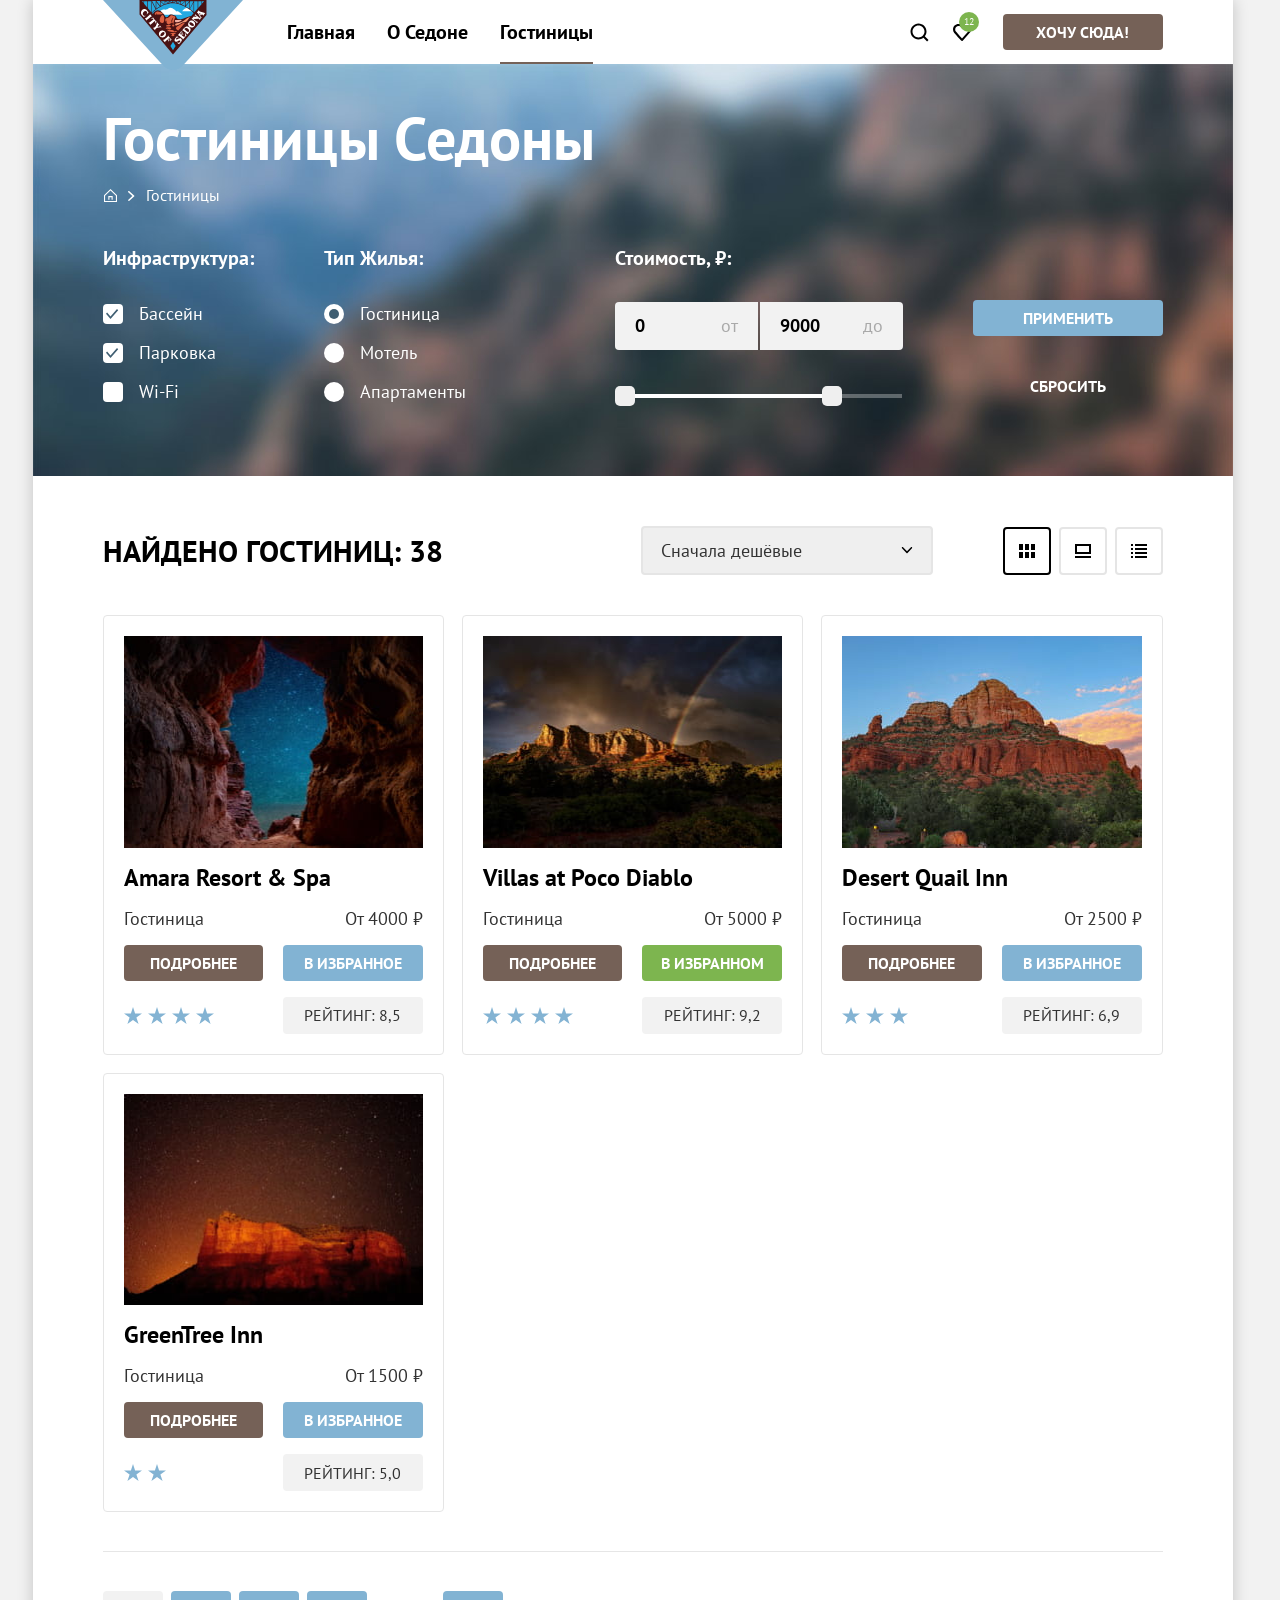
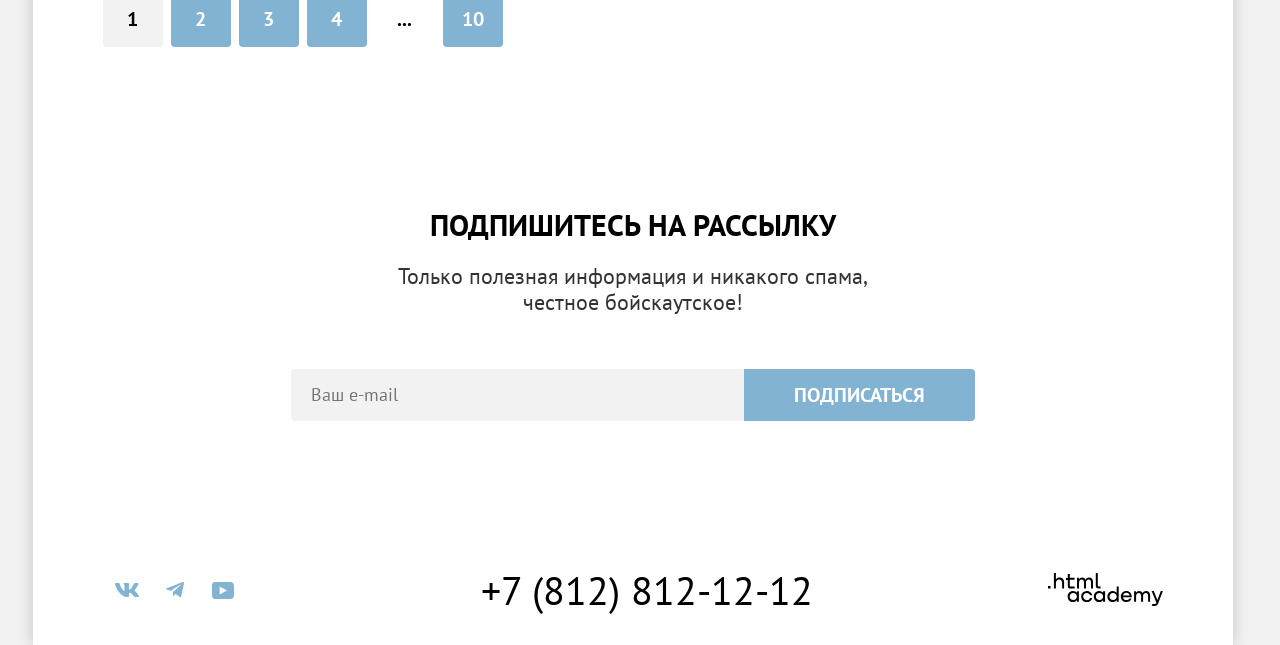
==== commit 5d450e9d: "Добавлены состояния для каталога" ====
--- a/catalog.html
+++ b/catalog.html
@@ -73,7 +73,7 @@
                 </a>
               </li>
               <li class="breadcrumbs__item">
-                <a class="breadcrumbs__link">Гостиницы</a>
+                <a class="breadcrumbs__link" href="#">Гостиницы</a>
               </li>
             </ul>
             <form class="catalog__filter" action="https://echo.htmlacademy.ru/" method="get">
@@ -186,8 +186,8 @@
               </div>
 
               <ul class="sorting__view">
-                <li class="sorting__view-item sorting__view-item--selected">
-                  <a class="sorting__view-link sorting__view-item--cards">
+                <li class="sorting__view-item">
+                  <a class="sorting__view-link sorting__view-link--selected sorting__view-item--cards" href="#">
                     <span class="visually-hidden">Показать плитки</span>
                   </a>
                 </li>
@@ -276,8 +276,8 @@
 
             <div class="sorting__pagination">
               <ul class="pagination__list">
-                <li class="pagination__item pagination__item--selected">
-                  <a class="pagination__link">1</a>
+                <li class="pagination__item">
+                  <a class="pagination__link pagination__link--selected">1</a>
                 </li>
                 <li class="pagination__item">
                   <a class="pagination__link" href="#">2</a>
@@ -288,8 +288,8 @@
                 <li class="pagination__item">
                   <a class="pagination__link" href="#">4</a>
                 </li>
-                <li class="pagination__item  pagination__item--ellipsis">
-                  <a class="pagination__link" href="#">...</a>
+                <li class="pagination__item">
+                  <a class="pagination__link pagination__link--ellipsis">...</a>
                 </li>
                 <li class="pagination__item">
                   <a class="pagination__link" href="#">10</a>
--- a/styles/styles.css
+++ b/styles/styles.css
@@ -30,6 +30,7 @@
 
   --base-gray-1: #e5e5e5;
   --base-gray-2: #f2f2f2;
+  --base-gray-3: #E6E6E6;
 
   --base-blue: #82b3d3;
   --secondary-blue: #68a2ca;
@@ -45,6 +46,8 @@
 
   --background-1: rgba(131, 179, 211, 0.12);
   --background-2: rgba(131, 179, 211, 0.2);
+
+  --star-space: 24px;
 }
 
 *,
@@ -101,6 +104,8 @@
   border: none;
   border-radius: 4px;
 
+  cursor: pointer;
+
   &:hover,
   &:focus {
     background-color: var(--secondary-brown);
@@ -604,6 +609,7 @@
   line-height: 133%;
   color: var(--base-dark);
 
+  background-color: var(--base-gray-2);
   border: none;
   border-top-left-radius: 4px;
   border-bottom-left-radius: 4px;
@@ -701,16 +707,18 @@
   }
 }
 
-.catalog {
-
-}
-
 .catalog__filter-container {
-
+  padding: 35px 70px 72px;
+
+  background-color: var(--base-blue);
+  background-image: url("../img/background-images/catalog-filter-background.jpg");
+  background-repeat: no-repeat;
+  background-size: 100% 100%;
 }
 
 .catalog__title {
   margin: 0;
+  margin-bottom: 8px;
 
   font-weight: 700;
   font-size: 60px;
@@ -719,30 +727,76 @@
 }
 
 .breadcrumbs {
-  margin: 0;
+  display: flex;
+  align-items: center;
+  column-gap: 10px;
+  margin: 0;
+  margin-bottom: 40px;
   padding: 0;
   list-style: none;
 }
 
+.breadcrumbs__item {
+  display: flex;
+}
+
+.breadcrumbs__item:not(:first-of-type) {
+  padding-left: 18px;
+
+  background-image: url("../img/icons/arrow-breadcrumbs.svg");
+  background-size: 7px 10px;
+  background-position: left center;
+  background-repeat: no-repeat;
+}
+
 .breadcrumbs__link {
+  position: relative;
+  display: inline-flex;
+
   font-size: 16px;
   line-height: 21px;
   text-decoration: none;
   color: var(--base-white);
 }
 
+.breadcrumbs__link:hover {
+  color: var(--text-light-opacity-2);
+}
+
+.breadcrumbs__link:active {
+  color: var(--text-light-opacity-1);
+}
+
+.breadcrumbs__link--home {
+  width: 15px;
+  height: 13px;
+
+  background-image: url("../img/icons/home.svg");
+  background-size: 15px 13px;
+  background-position: center;
+  background-repeat: no-repeat;
+}
+
 .catalog__filter {
-
+  display: flex;
+  justify-content: space-between;
+}
+
+.catalog__filter-wrapper {
+  display: flex;
+  column-gap: 70px;
 }
 
 .fieldset {
-  margin-left: 0;
+  margin: 0;
   padding: 0;
   border: none;
 }
 
 .fieldset__title {
   margin: 0;
+  padding: 0;
+  margin-bottom: 32px;
 
   font-weight: 700;
   font-size: 20px;
@@ -751,17 +805,29 @@
 }
 
 .fieldset__list {
+  display: flex;
+  flex-direction: column;
+  row-gap: 15px;
   margin: 0;
   padding: 0;
   list-style: none;
 }
 
-.fieldset__label {
-
+.fieldset__item {
+  position: relative;
+  padding-left: 36px;
 }
 
 .fieldset__control-mark {
-
+  position: absolute;
+  display: flex;
+  width: 20px;
+  height: 20px;
+  left: 0;
+  top: 50%;
+  transform: translateY(-50%);
+
+  background-color: var(--base-white);
 }
 
 .fieldset__control-label {
@@ -770,104 +836,357 @@
   color: var(--base-white);
 }
 
+.fieldset__input[type="checkbox"] + .fieldset__control-mark {
+  border-radius: 4px;
+}
+
+.fieldset__input:hover + .fieldset__control-mark {
+  opacity: 60%;
+}
+
+.fieldset__input:hover ~ .fieldset__control-label {
+  color: var(--text-light-opacity-2);
+}
+
+.fieldset__input:focus + .fieldset__control-mark {
+  outline: 3px solid var(--base-blue);
+}
+
+.fieldset__input:active + .fieldset__control-mark {
+  opacity: 30%;
+}
+
+.fieldset__input:active ~ .fieldset__control-label {
+  color: var(--text-light-opacity-1);
+}
+
+.fieldset__input[type="checkbox"]:checked + .fieldset__control-mark::after {
+  position: absolute;
+  content: "";
+  width: 20px;
+  height: 20px;
+  top: 0;
+  left: 0;
+
+  background-image: url("../img/icons/Tick.svg");
+  background-position: center;
+  background-size: 13px 10px;
+  background-repeat: no-repeat;
+}
+
+.fieldset__input[type="radio"] + .fieldset__control-mark {
+  border-radius: 50%;
+}
+
+.fieldset__input[type="radio"]:checked + .fieldset__control-mark::after {
+  position: absolute;
+  content: "";
+  width: 10px;
+  height: 10px;
+  top: 5px;
+  left: 5px;
+
+  background-color: var(--primary-blue);
+  border-radius: 50%;
+}
+
 .range {
-
+  display: flex;
+  flex-direction: column;
+  row-gap: 36px;
 }
 
 .range__inputs {
-
+  display: flex;
+  column-gap: 2px;
 }
 
 .range__input {
-
+  position: relative;
 }
 
 .range__filter-input {
-
+  padding: 12px 20px;
+  padding-right: 40px;
+  width: 143px;
+
+  font-family: inherit;
+  font-weight: 700;
+  font-size: 18px;
+  line-height: 24px;
+
+  background-color: var(--base-gray-2);
+  border: none;
+  border-radius: 4px;
+}
+
+.range__filter-input:hover {
+  background-color: var(--base-gray-3);
+}
+
+.range__filter-input:focus {
+  background-color: var(--base-gray-3);
+  outline: 3px solid var(--base-blue);
+}
+
+.range__input:first-child .range__filter-input {
+  border-top-right-radius: 0;
+  border-bottom-right-radius: 0;
+}
+
+.range__input:last-child .range__filter-input {
+  border-top-left-radius: 0;
+  border-bottom-left-radius: 0;
 }
 
 .range__inputs-label {
-
+  position: absolute;
+  right: 20px;
+  top: 12px;
+
+  font-size: 18px;
+  line-height: 24px;
+
+  color: var(--base-dark-opacity);
 }
 
 .range__scale {
-
+  position: relative;
+  width: 287px;
+  height: 4px;
+  margin-top: 8px;
+
+  background-color: var(--text-light-opacity-1);
 }
 
 .range__bar {
-
+  position: absolute;
+  height: 4px;
+
+  background-color: var(--base-white);
 }
 
 .range__toggle {
-
+  position: absolute;
+  width: 20px;
+  height: 20px;
+  top: -8px;
+
+  border: none;
+  border-radius: 5px;
+}
+
+.range__toggle:hover {
+  box-shadow: 0 4px 10px 0 rgba(0, 0, 0, 0.251);
+}
+
+.range__toggle:focus {
+  outline: 3px solid var(--base-blue);
+}
+
+.range__toggle:active {
+  outline: 2px solid var(--base-blue);
+}
+
+.range__toggle--min {
+  left: 0;
+}
+
+.range__toggle--max {
+  right: 0;
 }
 
 .catalog__filter-buttons {
-
+  display: flex;
+  flex-direction: column;
+  justify-content: end;
+  row-gap: 32px;
 }
 
 .catalog__filter-submit-button {
-
+  min-width: 190px;
 }
 
 .catalog__filter-reset-button {
-
+  min-width: 190px;
+
+  background-color: transparent;
+}
+
+.catalog__filter-reset-button:hover {
+  color: var(--text-light-opacity-2);
+  background-color: transparent;
+}
+
+.catalog__filter-reset-button:focus {
+  color: var(--base-white);
+  background-color: transparent;
+  outline: 3px solid var(--base-blue);
+}
+
+.catalog__filter-reset-button:active {
+  color: var(--text-light-opacity-1);
+  background-color: transparent;
+}
+
+.catalog__filter-reset-button:disabled {
+  color: rgba(255, 255, 255, 0.1);
+  background-color: transparent;
 }
 
 .sorting {
-
+  padding: 50px 70px 60px;
 }
 
 .sorting__menu {
-
+  display: flex;
+  align-items: center;
+  margin-bottom: 40px;
 }
 
 .sorting__bar {
   margin: 0;
+  margin-right: auto;
 
   font-weight: 700;
   font-size: 30px;
   line-height: 36px;
   text-transform: uppercase;
-}
-
-.sorting__count {
-
+  color: var(--base-dark);
 }
 
 .sorting__mod {
-
+  position: relative;
+  margin-right: 70px;
 }
 
 .sorting__select {
-
+  appearance: none;
+  min-width: 292px;
+  padding: 12px 18px;
+
+  font-family: inherit;
+  font-size: 18px;
+  line-height: 21px;
+  color: var(--text-dark);
+
+  border: 2px solid var(--base-gray-1);
+  border-radius: 4px;
+}
+
+.sorting__mod::before {
+  position: absolute;
+  content: "";
+  width: 12px;
+  height: 7px;
+  top: 21px;
+  right: 20px;
+
+  background-image: url("../img/icons/arrow-select.svg");
+  background-repeat: no-repeat;
+  background-size: 12px 7px;
+  background-position: center;
+}
+
+.sorting__select:hover {
+  border-color: var(--secondary-blue);
+}
+
+.sorting__select:focus {
+  border-color: var(--secondary-blue);
+  outline: none;
+}
+
+.sorting__select:disabled {
+  border-color: var(--base-dark-opacity);
+}
+
+.sorting__select:hover:disabled {
+  opacity: 30%;
 }
 
 .sorting__view {
+  display: flex;
+  column-gap: 8px;
   margin: 0;
   padding: 0;
   list-style: none;
 }
 
-.sorting__view-item {
-
-}
-
 .sorting__view-link {
-
+  display: flex;
+  align-items: center;
+  justify-content: center;
+  width: 48px;
+  height: 48px;
+  padding: 8px;
+
+  background-position: center;
+  background-repeat: no-repeat;
+  background-size: 16px 14px;
+
+  border: 2px solid var(--base-gray-1);
+  border-radius: 4px;
+
+  cursor: pointer;
+}
+
+.sorting__view-link:hover {
+  border-color: var(--base-dark);
+}
+
+.sorting__view-link:focus {
+  border-color: var(--secondary-blue);
+  outline: none;
+}
+
+.sorting__view-link:active {
+  border-color: var(--base-dark);
+}
+
+.sorting__view-link--selected {
+  border-color: var(--base-dark);
+}
+
+.sorting__view-item--cards {
+  background-image: url("../img/icons/View-icon-1.svg");
+}
+
+.sorting__view-item--slides {
+  background-image: url("../img/icons/View-icon-2.svg");
+}
+
+.sorting__view-item--list {
+  background-image: url("../img/icons/View-icon-3.svg");
 }
 
 .cards {
-  margin: 0;
+  display: grid;
+  grid-template-columns: repeat(3, 1fr);
+  gap: 18px;
+  margin: 0;
+  margin-bottom: 39px;
   padding: 0;
+  padding-bottom: 39px;
   list-style: none;
+
+  border-bottom: 1px solid var(--base-gray-3);
 }
 
 .card {
-
+  display: grid;
+  grid-template-columns: repeat(2, 1fr);
+  align-items: center;
+  row-gap: 16px;
+  column-gap: 20px;
+  padding: 20px;
+
+  border: 1px solid var(--base-gray-1);
+  border-radius: 4px;
 }
 
 .card__link {
+  grid-column: 1 / -1;
   text-decoration: none;
   color: var(--base-dark);
 }
@@ -881,12 +1200,17 @@
 }
 
 .card__img {
+  order: -1;
+  grid-column: 1 / -1;
   display: block;
   max-width: 100%;
   height: auto;
 }
 
 .card__description {
+  grid-column: 1 / -1;
+  display: flex;
+  justify-content: space-between;
   margin: 0;
 }
 
@@ -901,42 +1225,146 @@
 }
 
 .card__details {
-
+  text-decoration: none;
 }
 
 .card__favorites {
-
+  text-decoration: none;
 }
 
 .card__star-rating {
-  margin: 0;
+  display: flex;
+  align-items: center;
+  min-height: 37px;
+  column-gap: 6px;
+  margin: 0;
+
+  background-image: url("../img/icons/star.svg");
+  background-repeat: repeat-x;
+  background-position: left -3px center;
+  background-size: var(--star-space) 17px;
+}
+
+.card__star-rating--star-two {
+  width: calc(var(--star-space) * 2);
+}
+
+.card__star-rating--star-three {
+  width: calc(var(--star-space) * 3);
+}
+
+.card__star-rating--star-four {
+  width: calc(var(--star-space) * 4);
 }
 
 .card__rating {
+  display: flex;
+  justify-content: center;
+  align-items: center;
+  min-height: 37px;
+  margin: 0;
+
   font-size: 16px;
   line-height: 20px;
   text-transform: uppercase;
-}
-
-.sorting__pagination {
-
+
+  border-radius: 4px;
+  background-color: var(--base-gray-2);
 }
 
 .pagination__list {
+  display: flex;
+  align-items: center;
+  column-gap: 8px;
   margin: 0;
   padding: 0;
   list-style: none;
 }
 
 .pagination__item {
-
+  width: 60px;
+  height: 60px;
+}
+
+.pagination__item--selected .pagination__link {
+  background-color: var(--base-gray-2);
+}
+
+.pagination__item--ellipsis .pagination__link {
+  background-color: var(--base-white);
 }
 
 .pagination__link {
+  display: flex;
+  align-items: center;
+  justify-content: center;
+  padding: 10px;
+
   font-weight: 700;
   font-size: 20px;
   line-height: 36px;
   text-transform: uppercase;
   text-decoration: none;
   color: var(--base-white);
-}
+
+  background-color: var(--base-blue);
+  border-radius: 4px;
+}
+
+.pagination__link:hover {
+  background-color: var(--secondary-blue);
+  outline: 1px solid var(--base-blue);
+}
+
+.pagination__link:focus {
+  background-color: var(--secondary-blue);
+  outline: 1px solid var(--base-blue);
+}
+
+.pagination__link:active {
+  color: var(--text-light-opacity-1);
+}
+
+.pagination__link--selected {
+  color: var(--base-dark);
+  background-color: var(--base-gray-2);
+}
+
+.pagination__link--selected:hover {
+  color: var(--base-dark);
+  background-color: var(--base-gray-2);
+  outline: none;
+}
+
+.pagination__link--selected:focus {
+  color: var(--base-dark);
+  background-color: var(--base-gray-2);
+  outline: none;
+}
+
+.pagination__link--selected:active {
+  color: var(--base-dark);
+  background-color: var(--base-gray-2);
+}
+
+.pagination__link--ellipsis {
+  color: var(--base-dark);
+  background-color: var(--base-white);
+}
+
+.pagination__link--ellipsis:hover {
+  color: var(--base-dark);
+  background-color: var(--base-white);
+  outline: none;
+}
+
+.pagination__link--ellipsis:focus {
+  color: var(--base-dark);
+  background-color: var(--base-white);
+  outline: none;
+}
+
+.pagination__link--ellipsis:active {
+  color: var(--base-dark);
+  background-color: var(--base-white);
+}
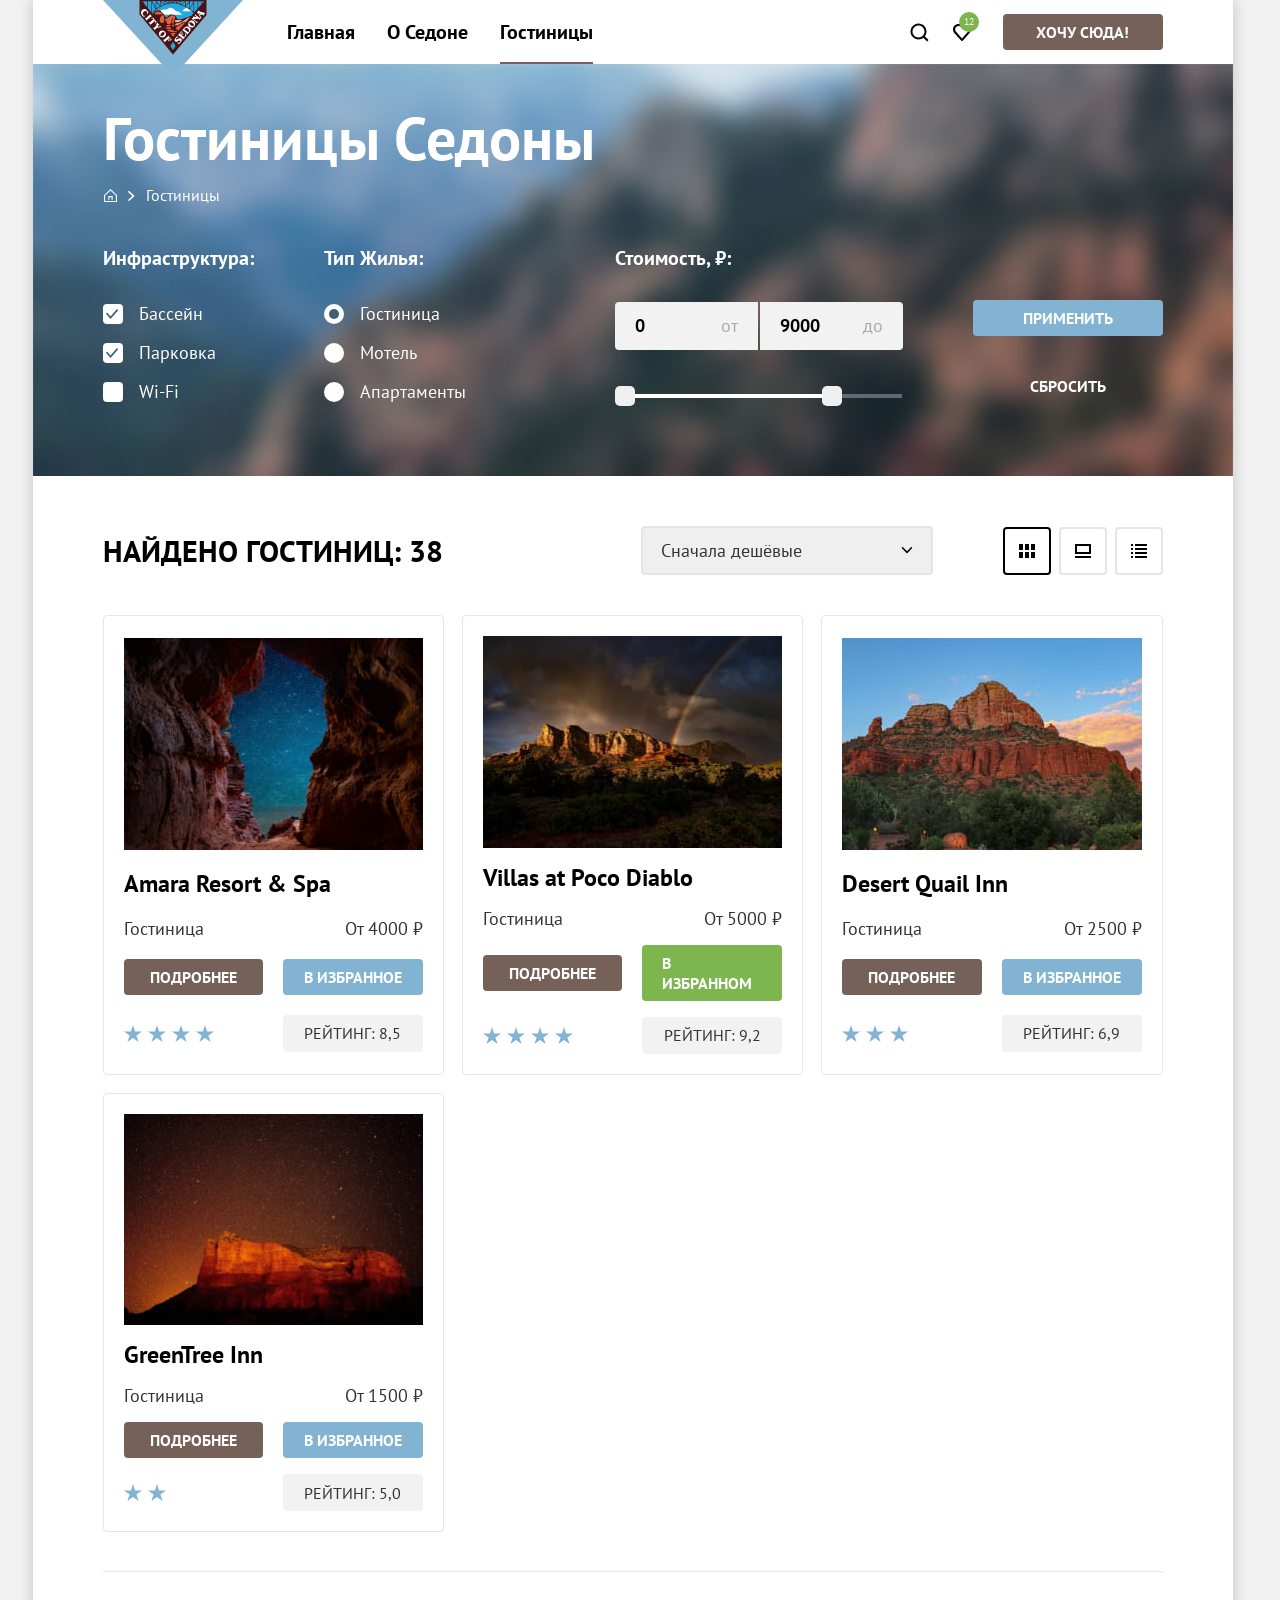
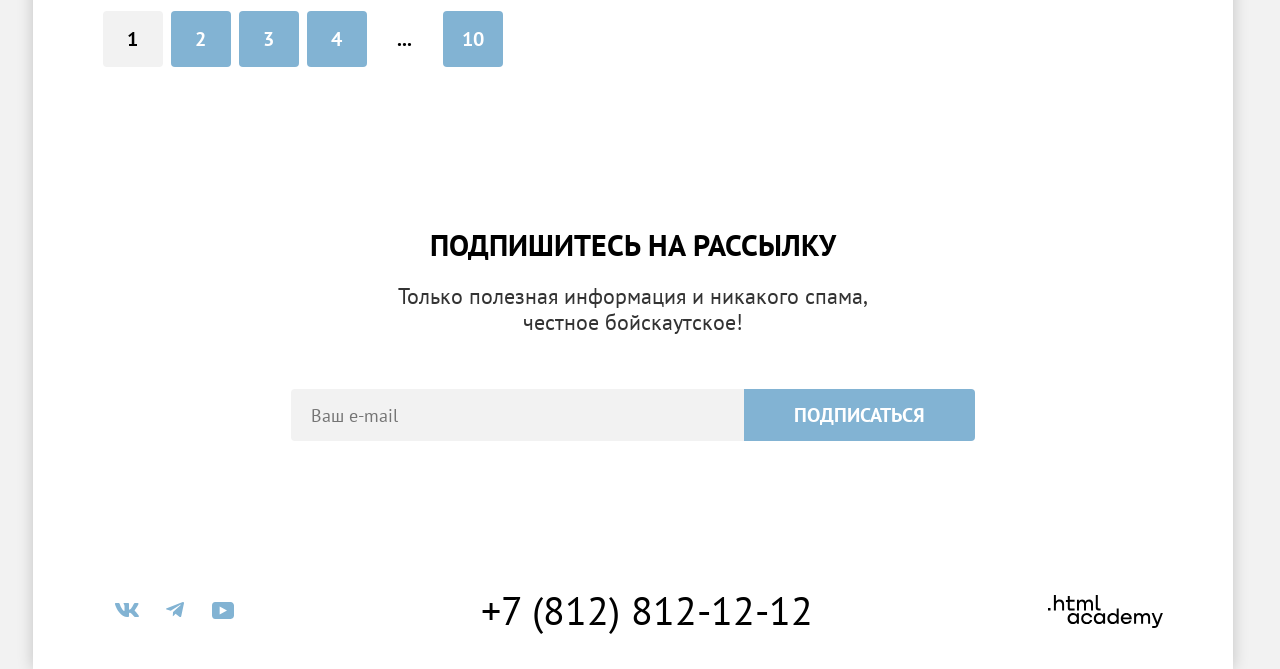
==== commit cb3947fc: "Добавлен функционал открытия/закрытия модального окна. Добавлена favicon." ====
--- a/catalog.html
+++ b/catalog.html
@@ -1,9 +1,12 @@
 <!DOCTYPE html>
 <html class="page" lang="ru">
   <head>
-    <meta charset="utf-8">
     <meta name="viewport" content="width=device-width,initial-scale=1">
+    <link href="fonts/ptsans-400.woff2" rel="preload" type="font/woff2" as="font">
+    <link href="fonts/ptsans-700.woff2" rel="preload" type="font/woff2" as="font">
+    <link rel="shortcut icon" href="./favicon.ico" />
     <link href="styles/styles.css" rel="stylesheet">
+    <script src="scripts/index.js" defer></script>
     <title>HTML Academy: Седона</title>
   </head>
   <body class="page__body">
--- a/styles/styles.css
+++ b/styles/styles.css
@@ -22,6 +22,7 @@
   --base-white: #ffffff;
   --base-dark: #000000;
   --base-dark-opacity: rgba(0, 0, 0, 0.3);
+  --base-dark-opacity-2: rgba(0, 0, 0, 0.6);
   --base-error: #ff5757;
 
   --text-dark: #333333;
@@ -47,6 +48,8 @@
   --background-1: rgba(131, 179, 211, 0.12);
   --background-2: rgba(131, 179, 211, 0.2);
 
+  --modal-substrate:rgba(242, 242, 242, 0.8);
+
   --star-space: 24px;
 }
 
@@ -62,7 +65,7 @@
 }
 
 .page__body {
-  min-height: 100%;
+  height: 100%;
   margin: 0;
 
   font-family: var(--font-family);
@@ -98,8 +101,8 @@
   font-size: 16px;
   line-height: 20px;
   text-transform: uppercase;
+  overflow-wrap: break-word;
   color: var(--base-white);
-  white-space: nowrap;
   background-color: var(--base-brown);
   border: none;
   border-radius: 4px;
@@ -158,13 +161,20 @@
 }
 
 .page__wrapper {
+  display: flex;
+  flex-direction: column;
+  min-height: 100%;
+  width: 1200px;
   margin-inline: auto;
-  width: 1200px;
 
   background-color: var(--base-white);
   box-shadow: 0 0 15px 0 #00000033;
 }
 
+.page__main {
+  flex-grow: 1;
+}
+
 .header {
   background-color: var(--base-white);
 }
@@ -172,6 +182,7 @@
 .header__container {
   position: relative;
   display: flex;
+  align-items: flex-start;
   justify-content: space-between;
   min-height: 64px;
   padding-right: 70px;
@@ -191,6 +202,8 @@
 .header__navigation-list {
   display: flex;
   flex-wrap: wrap;
+  min-width: 270px;
+  max-width: 450px;
   margin: 0;
   padding: 0;
   list-style: none;
@@ -223,20 +236,22 @@
 
 .user-panel {
   display: flex;
+  flex-wrap: wrap;
   align-items: center;
+  max-width: 360px;
 }
 
 .user-panel__search {
   display: flex;
   align-self: center;
-  padding: 12px;
+  padding: 22px 12px;
 }
 
 .user-panel__favorites {
   position: relative;
   display: flex;
   align-self: center;
-  padding: 12px;
+  padding: 22px 12px;
 
   text-decoration: none;
   color: var(--base-white);
@@ -249,7 +264,7 @@
   justify-content: center;
   width: 20px;
   height: 20px;
-  top: 0;
+  top: 10px;
   right: 4px;
 
   font-size: 10px;
@@ -262,6 +277,7 @@
 
 .user-panel__button {
   margin-left: 20px;
+  margin-block: 10px;
   min-width: 160px;
 
   text-decoration: none;
@@ -270,28 +286,13 @@
 .hero {
   position: relative;
   width: 100%;
-  height: 485px;
-
-  background-color: var(--base-gray-1);
-  background-image: url("../img/background-images/index-background.jpg");
-  background-repeat: no-repeat;
-  background-size: contain;
-
-  &::after {
-    position: absolute;
-    content: "";
-    width: 100%;
-    height: 57px;
-    bottom: -0.77px;
-    left: 0;
-    right: 0;
-
-    background-color: var(--base-white);
-    mask-image: url("../img/background-images/hero-mask.svg");
-    mask-repeat: no-repeat;
-    mask-position: bottom;
-    mask-size: 100%;
-  }
+  min-height: 485px;
+
+  background-color: var(--base-brown);
+  background-image: url("../img/background-images/hero-mask.svg"), url("../img/background-images/index-background.jpg");
+  background-repeat: no-repeat, no-repeat;
+  background-position: center bottom -1px, center;
+  background-size: 100% 57px, cover;
 }
 
 .hero__image {
@@ -339,16 +340,15 @@
   min-height: 385px;
 }
 
-.features__item:nth-child(2),
-.features__item:nth-child(4) {
+.features__item:nth-child(2n) {
   background-color: var(--background-1);
 }
 
-.features__item:nth-child(3) {
+.features__item:nth-child(2n - 1) {
   background-color: var(--background-2);
 }
 
-.features__item--special {
+.features__item.features__item--special {
   display: grid;
   grid-template-columns: repeat(3, 1fr);
   grid-column: 1 / -1;
@@ -389,8 +389,12 @@
 }
 
 .features__content {
-  align-self: center;
   padding: 85px;
+  padding-top: 112px;
+}
+
+.features__item--special .features__content {
+  padding-top: 102px;
 }
 
 .features__text {
@@ -449,18 +453,12 @@
 }
 
 .services__item {
-  display: grid;
   min-height: 385px;
-}
-
-.services__item:nth-child(1),
-.services__item:nth-child(3) {
+  padding: 80px 85px;
+}
+
+.services__item:nth-child(2n - 1) {
   background-color: var(--background-1);
-}
-
-.services__content {
-  align-self: center;
-  padding: 80px 85px;
 }
 
 .services__title {
@@ -538,6 +536,7 @@
 
 .hotel-search__button {
   display: block;
+  max-width: 376px;
   margin-inline: auto;
   padding: 8px 50px;
 
@@ -549,8 +548,8 @@
   background-color: var(--base-brown);
   background-image: url("../img/background-images/subscribe-background.jpg");
   background-repeat: no-repeat;
-  background-position: top;
-  background-size: 100% 195%;
+  background-position: center;
+  background-size: cover;
 }
 
 .subscribe--catalog {
@@ -602,6 +601,7 @@
 
 .subscribe__input {
   width: 100%;
+  height: 100%;
   padding: 14px 20px;
 
   font-family: var(--font-family);
@@ -617,6 +617,7 @@
 
 .subscribe__button {
   display: block;
+  max-width: 232px;
   padding: 8px 50px;
 
   font-size: 20px;
@@ -634,14 +635,15 @@
 
 .footer__container {
   display: flex;
+  flex-wrap: wrap;
   justify-content: space-between;
-  align-items: center;
   padding: 45px 70px 35px;
 }
 
 .social {
   display: flex;
-  align-items: center;
+  flex-wrap: wrap;
+  max-width: 145px;
   margin: 0;
   padding: 0;
   list-style: none;
@@ -670,6 +672,7 @@
 }
 
 .footer__phone {
+  max-width: 500px;
   font-size: 40px;
   line-height: 40px;
   text-decoration: none;
@@ -690,7 +693,8 @@
 
 .footer__partner-logo {
   display: flex;
-  align-items: center;
+  max-width: 145px;
+  padding-block: 5px;
 
   color: var(--base-dark);
 
@@ -1368,3 +1372,309 @@
   color: var(--base-dark);
   background-color: var(--base-white);
 }
+
+.modal-container {
+  position: fixed;
+  display: none;
+  width: 100%;
+  height: 100%;
+  top: 0;
+  left: 0;
+
+  background-color: var(--modal-substrate);
+  z-index: 5;
+}
+
+.modal-opened {
+  display: flex;
+}
+
+.modal {
+  position: relative;
+  margin: auto;
+  padding: 64px 70px;
+
+  background-color: var(--base-white);
+  border-radius: 30px;
+  box-shadow: 0 25px 50px 0 #00000026;
+}
+
+.modal--request {
+  width: 717px;
+}
+
+.modal__close-button {
+  position: absolute;
+  width: 52px;
+  height: 52px;
+  padding: 0;
+  top: 64px;
+  right: 52px;
+
+  background-color: var(--base-gray-2);
+  border-radius: 50%;
+  border: none;
+
+  cursor: pointer;
+}
+
+.modal__close-button::after,
+.modal__close-button::before {
+  position: absolute;
+  content: "";
+  width: 18px;
+  height: 2px;
+  top: 50%;
+  left: 50%;
+  transform: translateX(-50%) translateY(-50%) rotate(45deg);
+
+  background-color: var(--base-dark);
+}
+
+.modal__close-button::before {
+  transform: translateX(-50%) translateY(-50%) rotate(-45deg);
+}
+
+.modal__close-button:hover {
+  background-color: var(--base-gray-1);
+}
+
+.modal__close-button:focus {
+  background-color: var(--base-gray-1);
+  outline: 3px solid var(--base-blue);
+}
+
+.modal__close-button:active {
+  background-color: var(--base-gray-1);
+}
+
+.modal__close-button:active::after,
+.modal__close-button:active::before {
+  opacity: 30%;
+}
+
+.modal__title {
+  margin: 0;
+  margin-bottom: 64px;
+
+  font-weight: 700;
+  font-size: 30px;
+  line-height: 36px;
+  text-transform: uppercase;
+}
+
+.modal__form {
+  display: flex;
+  flex-direction: column;
+  row-gap: 48px;
+}
+
+.modal__form-wrapper {
+  position: relative;
+  display: flex;
+  min-height: 48px;
+}
+
+.modal__form-wrapper--column {
+  justify-content: space-between;
+}
+
+.modal__form-label {
+  margin-top: 12px;
+
+  font-weight: 700;
+  font-size: 20px;
+  line-height: 24px;
+  text-transform: capitalize;
+
+  color: var(--base-dark);
+}
+
+.modal__form-label--icon {
+  position: relative;
+  padding-right: 36px;
+}
+
+.modal__form-input {
+  width: 440px;
+  min-height: 48px;
+  padding: 12px 20px;
+  margin-left: auto;
+
+  font-family: inherit;
+  font-weight: 700;
+  font-size: 18px;
+  line-height: 24px;
+  color: var(--base-dark);
+
+  background-color: var(--base-gray-2);
+  background-image: url("../img/icons/calendar.svg");
+  background-position: right 22px center;
+  background-repeat: no-repeat;
+  background-size: 16px 15px;
+  border-radius: 4px;
+  border: none;
+}
+
+.modal__form-input::placeholder {
+  color: var(--base-dark-opacity-2);
+}
+
+.modal__form-input:hover {
+  background-color: var(--base-gray-1);
+}
+
+.modal__form-input:focus {
+  background-color: var(--base-gray-1);
+  outline: 3px solid var(--base-blue);
+}
+
+.modal__form-info {
+  position: absolute;
+  bottom: -24px;
+  left: 157px;
+
+  font-size: 16px;
+  line-height: 21px;
+}
+
+.modal__form-info--error {
+  color: var(--base-error);
+}
+
+.modal__form-field {
+  display: flex;
+  column-gap: 46px;
+}
+
+.form-counter {
+  display: grid;
+  grid-template-columns: 40px 1fr 40px;
+  max-width: 110px;
+
+  background-color: var(--base-gray-2);
+  border-radius: 4px;
+}
+
+.form-counter__button {
+  position: relative;
+  display: inline-flex;
+  align-items: center;
+  justify-content: center;
+  width: 20px;
+  height:20px;
+  margin: auto;
+  padding: 0;
+
+  color: var(--light-brown-opacity);
+  background-color: var(--base-gray-2);
+  border: none;
+  border-radius: 4px;
+
+  cursor: pointer;
+}
+
+.form-counter__button:hover {
+  color: var(--base-dark);
+}
+
+.form-counter__button:focus {
+  color: var(--base-dark);
+  outline: 3px solid var(--base-blue);
+}
+
+.form-counter__button:active {
+  color: var(--base-dark);
+  opacity: 20%;
+}
+
+.form-counter__input {
+  width: 100%;
+  margin: 0;
+  padding: 14px 10px;
+
+  font-family: inherit;
+  font-weight: 700;
+  font-size: 18px;
+  line-height: 20px;
+  text-align: center;
+
+  background-color: var(--base-gray-2);
+  border: none;
+}
+
+.form-counter__input::-webkit-outer-spin-button,
+.form-counter__input::-webkit-inner-spin-button {
+  -webkit-appearance: none;
+  appearance: none;
+}
+
+.tooltip {
+  position: absolute;
+  width: 26px;
+  height: 26px;
+  margin-left: 10px;
+}
+
+.tooltip__button {
+  display: flex;
+  align-items: center;
+  justify-content: center;
+  margin: 0;
+  padding: 0;
+
+  border: none;
+  background-color: transparent;
+
+  cursor: pointer;
+}
+
+.tooltip__button:hover + .tooltip__content,
+.tooltip__button:focus + .tooltip__content {
+  display: block;
+}
+
+.tooltip__content {
+  position: absolute;
+  display: none;
+  width: 256px;
+  top: calc(100% + 15px);
+  left: 50%;
+  padding: 15px 18px 18px 22px;
+  transform: translateX(-50%);
+
+  font-size: 16px;
+  line-height: 20px;
+  text-transform: none;
+  color: var(--base-white);
+
+  background-color: var(--text-dark);
+  border-radius: 10px;
+
+  z-index: 1;
+}
+
+.tooltip__content::before {
+  position: absolute;
+  content: "";
+  width: 19px;
+  height: 9px;
+  top: -9px;
+  left: 50%;
+  transform: translateX(-50%);
+
+  background-image: url("../img/icons/triangle-tooltip.svg");
+  background-size: 19px 9px;
+  background-repeat: no-repeat;
+  background-position: center;
+}
+
+.modal__submit-button {
+  min-height: 60px;
+  padding: 18px 20px;
+
+  font-size: 20px;
+  line-height: 24px;
+
+  border-radius: 10px;
+}
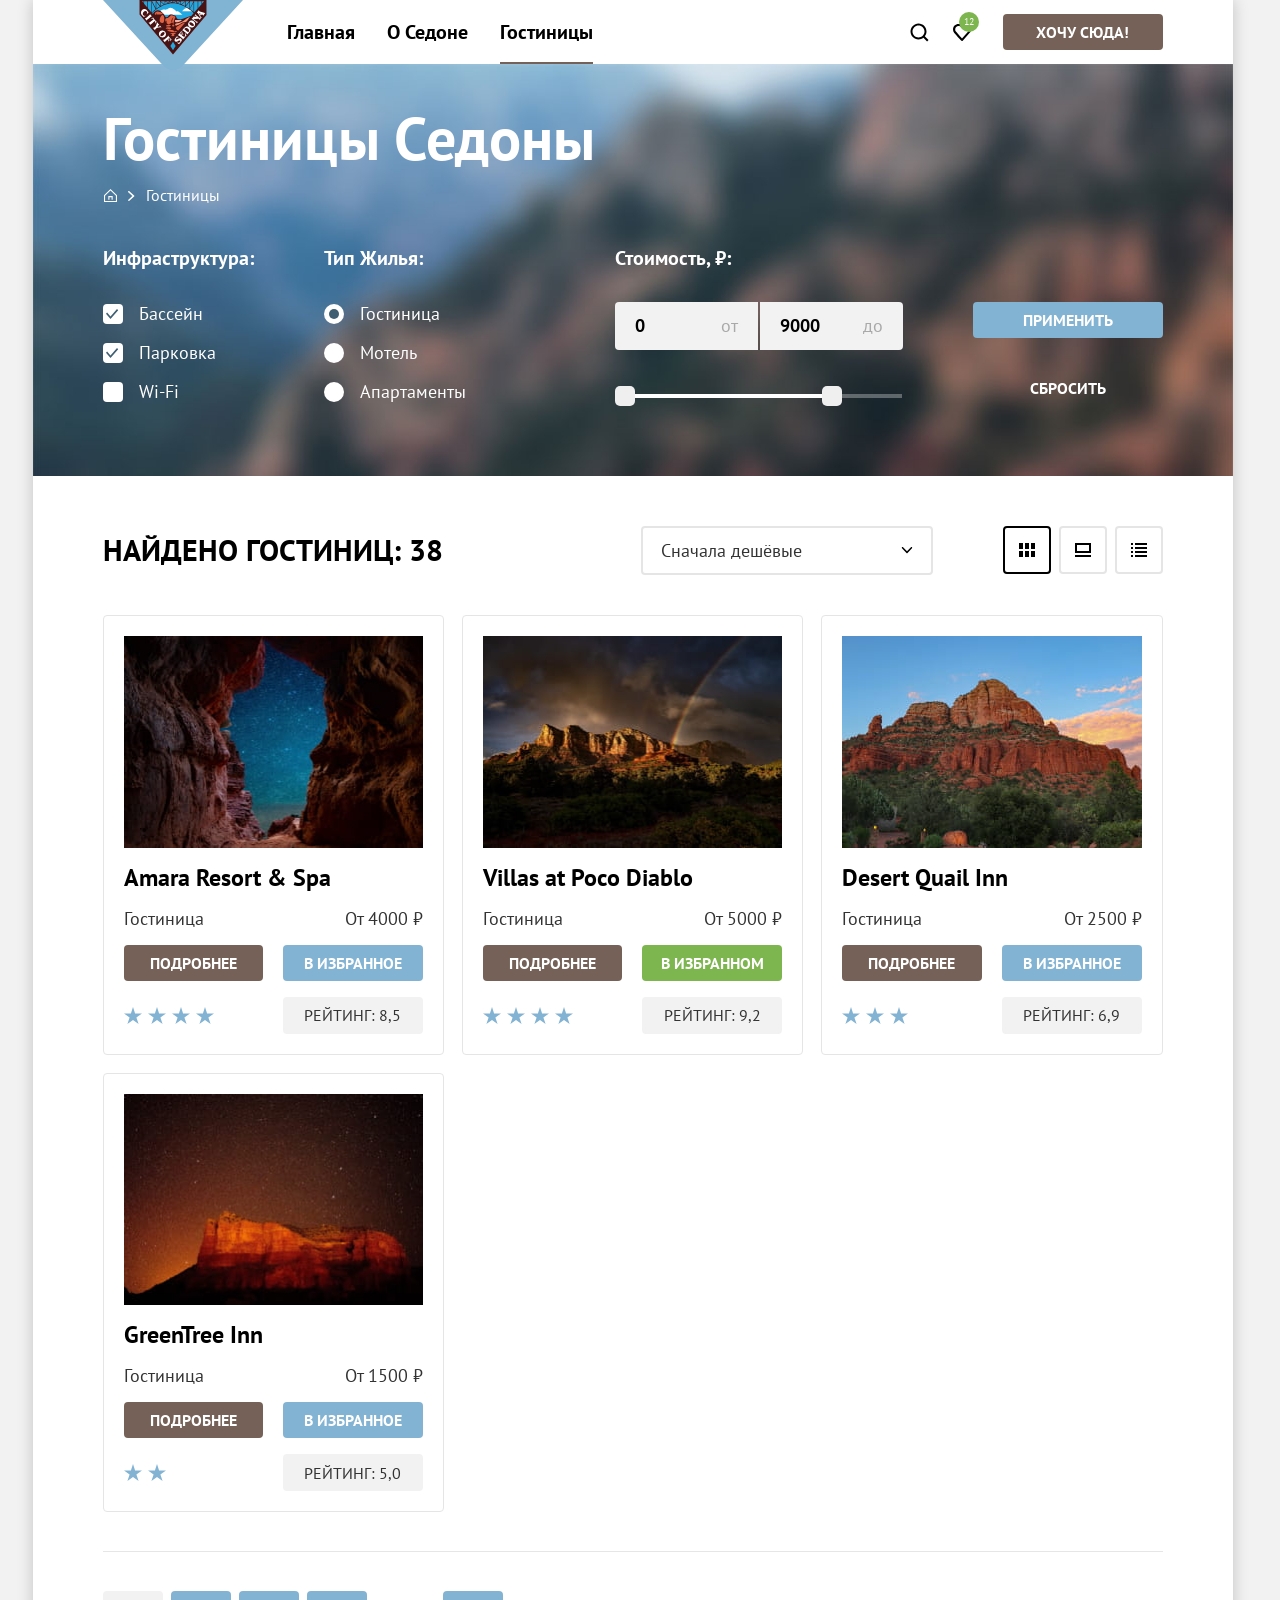
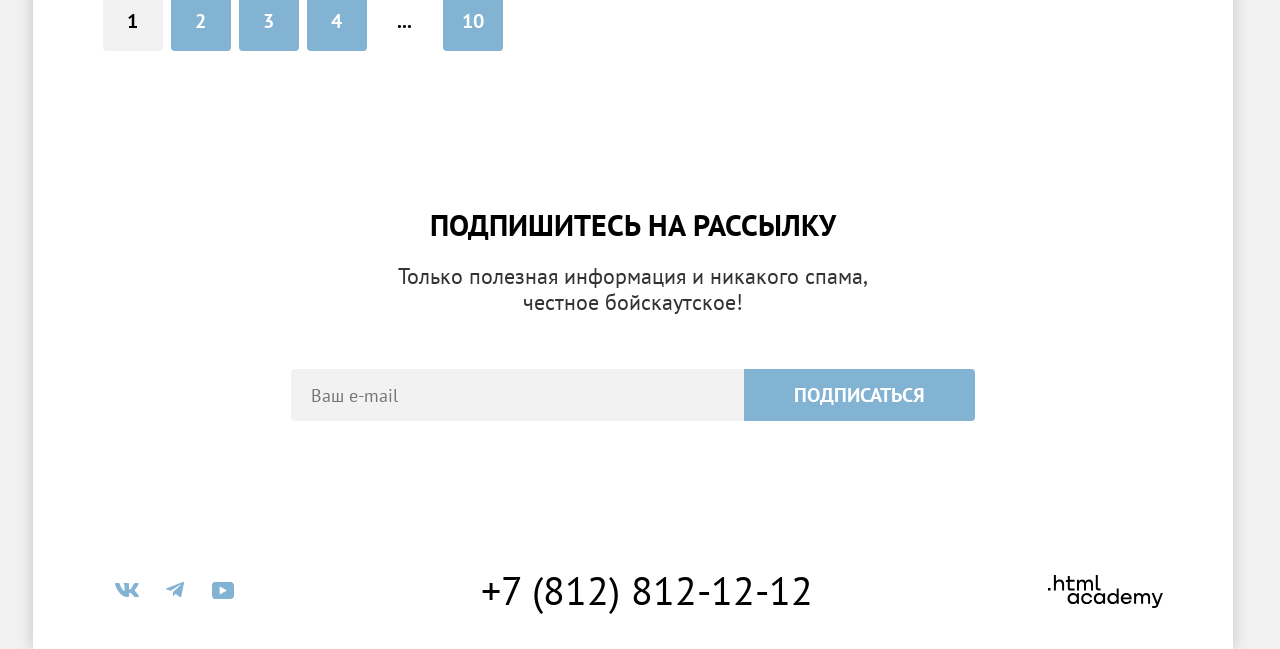
==== commit 16d8af94: "Мелкие правки текстов  и стилей. Проверка переполнения. Дополнительно добавлены состояния для header" ====
--- a/catalog.html
+++ b/catalog.html
@@ -138,7 +138,7 @@
               </div>
 
               <div class="catalog__filter-wrapper">
-                <fieldset class="catalog__filter-fieldset fieldset">
+                <fieldset class="catalog__filter-fieldset fieldset fieldset--range">
                   <legend class="fieldset__title">Стоимость, ₽:</legend>
                   <div class="range">
                     <div class="range__inputs">
@@ -347,7 +347,9 @@
               </a>
             </li>
          </ul>
-          <a class="footer__phone" href="tel:78128121212">+7 (812) 812-12-12</a>
+          <div class="footer__phone-wrapper">
+           <a class="footer__phone" href="tel:78128121212">+7 (812) 812-12-12</a>
+         </div>
           <a class="footer__partner-logo" href="https://htmlacademy.ru/">
             <span class="visually-hidden">Разработано HTML Academy</span>
             <svg xmlns="http://www.w3.org/2000/svg" width="115" height="34" viewbox="0 0 115 34" aria-hidden="true">
--- a/styles/styles.css
+++ b/styles/styles.css
@@ -109,9 +109,14 @@
 
   cursor: pointer;
 
-  &:hover,
+  &:hover {
+    background-color: var(--secondary-brown);
+  }
+
   &:focus {
     background-color: var(--secondary-brown);
+    outline: 3px solid var(--base-blue);
+    outline-offset: -3px;
   }
 
   &:active {
@@ -127,9 +132,14 @@
 .button-secondary {
   background-color: var(--base-blue);
 
-  &:hover,
+  &:hover {
+    background-color: var(--secondary-blue);
+  }
+
   &:focus {
     background-color: var(--secondary-blue);
+    outline: 3px solid var(--base-brown);
+    outline-offset: -3px;
   }
 
   &:active {
@@ -145,9 +155,14 @@
 .button-selected {
   background-color: var(--base-green);
 
-  &:hover,
+  &:hover {
+    background-color: var(--secondary-green);
+  }
+
   &:focus {
     background-color: var(--secondary-green);
+    outline: 3px solid var(--base-brown);
+    outline-offset: -3px;
   }
 
   &:active {
@@ -196,7 +211,21 @@
   left: 70px;
   top: 0;
 
+  border-radius: 4px;
   z-index: 5;
+
+  &:hover {
+    opacity: 60%;
+  }
+
+  &:focus {
+    outline: 3px solid var(--base-blue);
+    outline-offset: -3px;
+  }
+
+  &:active {
+    opacity: 30%;
+  }
 }
 
 .header__navigation-list {
@@ -232,6 +261,21 @@
   line-height: 24px;
   text-decoration: none;
   color: var(--base-dark);
+
+  border-radius: 4px;
+
+  &:hover {
+    opacity: 60%;
+  }
+
+  &:focus:not(:active) {
+    outline: 3px solid var(--base-blue);
+    outline-offset: -3px;
+  }
+
+  &:active {
+    opacity: 30%;
+  }
 }
 
 .user-panel {
@@ -245,6 +289,24 @@
   display: flex;
   align-self: center;
   padding: 22px 12px;
+
+  color: var(--base-dark);
+
+  border-radius: 4px;
+
+  &:hover {
+    color: var(--base-brown);
+  }
+
+  &:focus:not(:active) {
+    color: var(--base-brown);
+    outline: 3px solid var(--base-blue);
+    outline-offset: -3px;
+  }
+
+  &:active {
+    opacity: 30%;
+  }
 }
 
 .user-panel__favorites {
@@ -254,7 +316,23 @@
   padding: 22px 12px;
 
   text-decoration: none;
-  color: var(--base-white);
+  color: var(--base-dark);
+
+  border-radius: 4px;
+
+  &:hover {
+    color: var(--base-brown);
+  }
+
+  &:focus:not(:active) {
+    color: var(--base-brown);
+    outline: 3px solid var(--base-blue);
+    outline-offset: -3px;
+  }
+
+  &:active {
+    opacity: 30%;
+  }
 }
 
 .user-panel__favorites-counter {
@@ -262,17 +340,18 @@
   display: flex;
   align-items: center;
   justify-content: center;
-  width: 20px;
+  min-width: 20px;
   height: 20px;
+  padding: 2px;
   top: 10px;
-  right: 4px;
+  left: 18px;
 
   font-size: 10px;
   line-height: 10px;
   color: var(--base-white);
 
   background-color: var(--base-green);
-  border-radius: 50%;
+  border-radius: 10px;
 }
 
 .user-panel__button {
@@ -613,6 +692,16 @@
   border: none;
   border-top-left-radius: 4px;
   border-bottom-left-radius: 4px;
+
+  &:hover {
+    background-color: var(--base-gray-1);
+  }
+
+  &:focus {
+    background-color: var(--base-gray-1);
+    outline: 3px solid var(--base-blue);
+    outline-offset: -3px;
+  }
 }
 
 .subscribe__button {
@@ -657,6 +746,7 @@
   height: 40px;
 
   color: var(--base-blue);
+  border-radius: 4px;
 
   &:hover {
     color: var(--secondary-blue);
@@ -664,6 +754,7 @@
 
   &:focus {
     color: var(--secondary-blue);
+    outline: 2px solid var(--base-blue);
   }
 
   &:active {
@@ -671,12 +762,23 @@
   }
 }
 
+.footer__phone-wrapper {
+  display: flex;
+  flex-wrap: wrap;
+  justify-content: center;
+  max-width: 500px;
+  row-gap: 10px;
+}
+
 .footer__phone {
-  max-width: 500px;
+  max-width: 100%;
+
   font-size: 40px;
   line-height: 40px;
   text-decoration: none;
-  color: var(--base-dark);
+  overflow-wrap: break-word;
+  color: var(--base-dark);
+  border-radius: 4px;
 
   &:hover {
     color: var(--base-brown);
@@ -684,6 +786,7 @@
 
   &:focus {
     color: var(--base-brown);
+    outline: 3px solid var(--base-blue);
   }
 
   &:active {
@@ -697,6 +800,7 @@
   padding-block: 5px;
 
   color: var(--base-dark);
+  border-radius: 4px;
 
   &:hover {
     color: var(--base-brown);
@@ -704,6 +808,7 @@
 
   &:focus {
     color: var(--base-brown);
+    outline: 3px solid var(--base-blue);
   }
 
   &:active {
@@ -712,7 +817,7 @@
 }
 
 .catalog__filter-container {
-  padding: 35px 70px 72px;
+  padding: 35px 70px 70px;
 
   background-color: var(--base-blue);
   background-image: url("../img/background-images/catalog-filter-background.jpg");
@@ -732,6 +837,7 @@
 
 .breadcrumbs {
   display: flex;
+  flex-wrap: wrap;
   align-items: center;
   column-gap: 10px;
   margin: 0;
@@ -792,9 +898,14 @@
 }
 
 .fieldset {
+  width: 150px;
   margin: 0;
   padding: 0;
   border: none;
+}
+
+.fieldset--range {
+  width: 288px;
 }
 
 .fieldset__title {
@@ -910,6 +1021,8 @@
 }
 
 .range__filter-input {
+  appearance: none;
+  -moz-appearance: textfield;
   padding: 12px 20px;
   padding-right: 40px;
   width: 143px;
@@ -941,6 +1054,12 @@
 .range__input:last-child .range__filter-input {
   border-top-left-radius: 0;
   border-bottom-left-radius: 0;
+}
+
+.range__filter-input::-webkit-outer-spin-button,
+.range__filter-input::-webkit-inner-spin-button {
+  -webkit-appearance: none;
+  appearance: none;
 }
 
 .range__inputs-label {
@@ -1003,16 +1122,16 @@
 .catalog__filter-buttons {
   display: flex;
   flex-direction: column;
-  justify-content: end;
   row-gap: 32px;
+  margin-top: 56px;
 }
 
 .catalog__filter-submit-button {
-  min-width: 190px;
+  width: 190px;
 }
 
 .catalog__filter-reset-button {
-  min-width: 190px;
+  width: 190px;
 
   background-color: transparent;
 }
@@ -1044,12 +1163,13 @@
 
 .sorting__menu {
   display: flex;
-  align-items: center;
   margin-bottom: 40px;
 }
 
 .sorting__bar {
   margin: 0;
+  padding-right: 10px;
+  margin-top: 6px;
   margin-right: auto;
 
   font-weight: 700;
@@ -1066,7 +1186,8 @@
 
 .sorting__select {
   appearance: none;
-  min-width: 292px;
+  -moz-appearance: none;
+  width: 292px;
   padding: 12px 18px;
 
   font-family: inherit;
@@ -1074,6 +1195,7 @@
   line-height: 21px;
   color: var(--text-dark);
 
+  background-color: var(--base-white);
   border: 2px solid var(--base-gray-1);
   border-radius: 4px;
 }
@@ -1111,7 +1233,9 @@
 
 .sorting__view {
   display: flex;
-  column-gap: 8px;
+  flex-wrap: wrap;
+  max-width: 160px;
+  gap: 8px;
   margin: 0;
   padding: 0;
   list-style: none;
@@ -1214,6 +1338,7 @@
 .card__description {
   grid-column: 1 / -1;
   display: flex;
+  column-gap: 12px;
   justify-content: space-between;
   margin: 0;
 }
@@ -1224,6 +1349,7 @@
 }
 
 .card__description-price {
+  min-width: max-content;
   font-size: 18px;
   line-height: 21px;
 }
@@ -1233,6 +1359,7 @@
 }
 
 .card__favorites {
+  padding: 8px 18px;
   text-decoration: none;
 }
 
@@ -1278,8 +1405,9 @@
 
 .pagination__list {
   display: flex;
+  flex-wrap: wrap;
   align-items: center;
-  column-gap: 8px;
+  gap: 8px;
   margin: 0;
   padding: 0;
   list-style: none;
@@ -1302,7 +1430,7 @@
   display: flex;
   align-items: center;
   justify-content: center;
-  padding: 10px;
+  padding: 12px 10px;
 
   font-weight: 700;
   font-size: 20px;
@@ -1466,17 +1594,19 @@
 .modal__form {
   display: flex;
   flex-direction: column;
-  row-gap: 48px;
+  row-gap: 25px;
 }
 
 .modal__form-wrapper {
   position: relative;
   display: flex;
   min-height: 48px;
+  column-gap: 8px;
 }
 
 .modal__form-wrapper--column {
   justify-content: space-between;
+  column-gap: 0;
 }
 
 .modal__form-label {
@@ -1495,11 +1625,17 @@
   padding-right: 36px;
 }
 
+.modal__form-input-wrapper {
+  display: flex;
+  flex-direction: column;
+  row-gap: 3px;
+  margin-left: auto;
+}
+
 .modal__form-input {
   width: 440px;
   min-height: 48px;
   padding: 12px 20px;
-  margin-left: auto;
 
   font-family: inherit;
   font-weight: 700;
@@ -1530,9 +1666,7 @@
 }
 
 .modal__form-info {
-  position: absolute;
-  bottom: -24px;
-  left: 157px;
+  margin-left: 20px;
 
   font-size: 16px;
   line-height: 21px;
@@ -1589,6 +1723,8 @@
 }
 
 .form-counter__input {
+  appearance: none;
+  -moz-appearance: textfield;
   width: 100%;
   margin: 0;
   padding: 14px 10px;
@@ -1600,7 +1736,21 @@
   text-align: center;
 
   background-color: var(--base-gray-2);
+  border-radius: 4px;
   border: none;
+
+  &:hover {
+    opacity: 60%;
+  }
+
+  &:focus {
+    outline: 3px solid var(--base-blue);
+    outline-offset: -3px;
+  }
+
+  &:active {
+    opacity: 30%;
+  }
 }
 
 .form-counter__input::-webkit-outer-spin-button,
@@ -1624,25 +1774,34 @@
   padding: 0;
 
   border: none;
+  border-radius: 50%;
   background-color: transparent;
 
   cursor: pointer;
 }
 
-.tooltip__button:hover + .tooltip__content,
-.tooltip__button:focus + .tooltip__content {
-  display: block;
+.tooltip__button svg {
+  color: var(--base-blue);
+}
+
+.tooltip__button:hover svg {
+  color: var(--secondary-blue);
+}
+
+.tooltip__button:focus {
+  outline: 3px solid var(--base-brown);
 }
 
 .tooltip__content {
   position: absolute;
-  display: none;
+  visibility: hidden;
   width: 256px;
   top: calc(100% + 15px);
   left: 50%;
   padding: 15px 18px 18px 22px;
   transform: translateX(-50%);
 
+  font-weight: 400;
   font-size: 16px;
   line-height: 20px;
   text-transform: none;
@@ -1650,6 +1809,9 @@
 
   background-color: var(--text-dark);
   border-radius: 10px;
+
+  opacity: 0;
+  transition: opacity 0.2s ease 0.3s, visibility 0.2s ease 0.3s;
 
   z-index: 1;
 }
@@ -1669,8 +1831,19 @@
   background-position: center;
 }
 
+.tooltip__content::after {
+  position: absolute;
+  content: "";
+  bottom: 100%;
+  left: 0;
+  width: 100%;
+  height: 15px;
+  background: transparent;
+}
+
 .modal__submit-button {
   min-height: 60px;
+  margin-top: 21px;
   padding: 18px 20px;
 
   font-size: 20px;
@@ -1678,3 +1851,11 @@
 
   border-radius: 10px;
 }
+
+.tooltip__button:hover + .tooltip__content,
+.tooltip__button:focus + .tooltip__content,
+.tooltip__content:hover {
+  opacity: 1;
+  visibility: visible;
+  transition-delay: 0s;
+}
